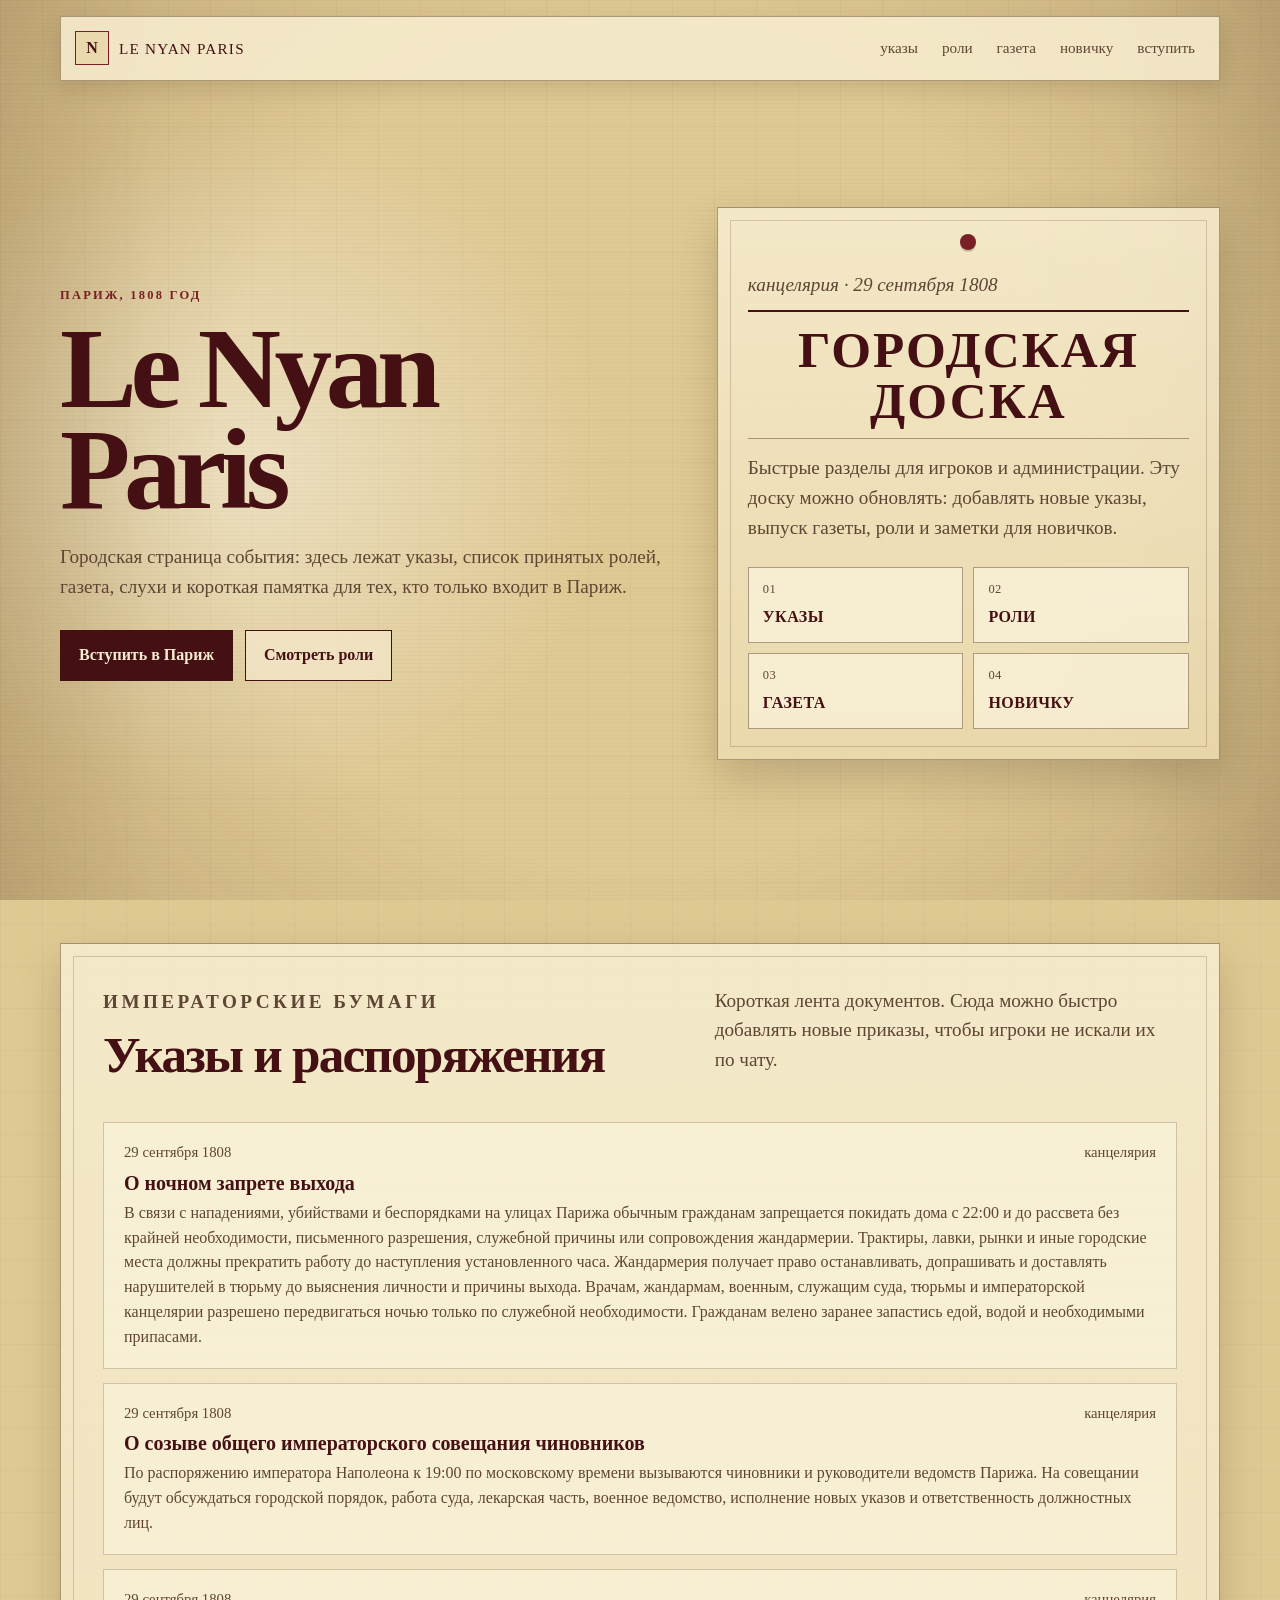
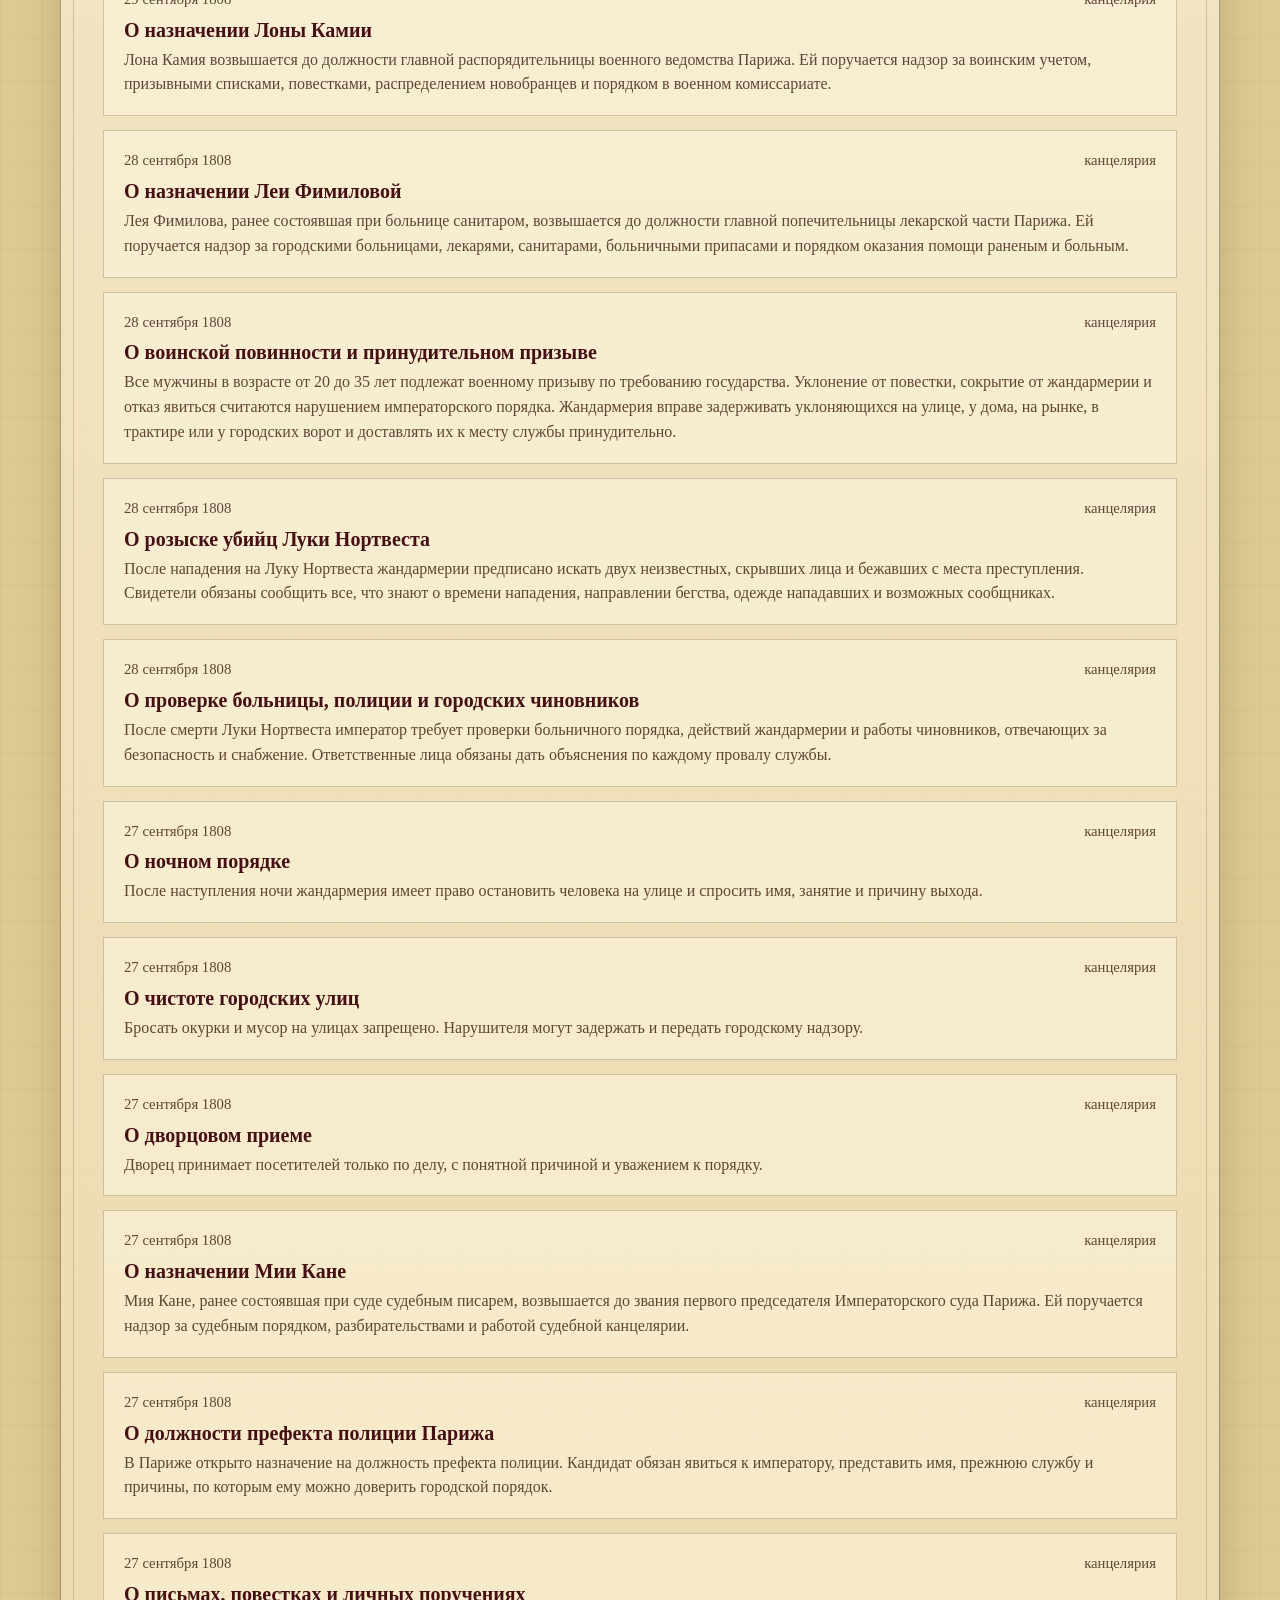
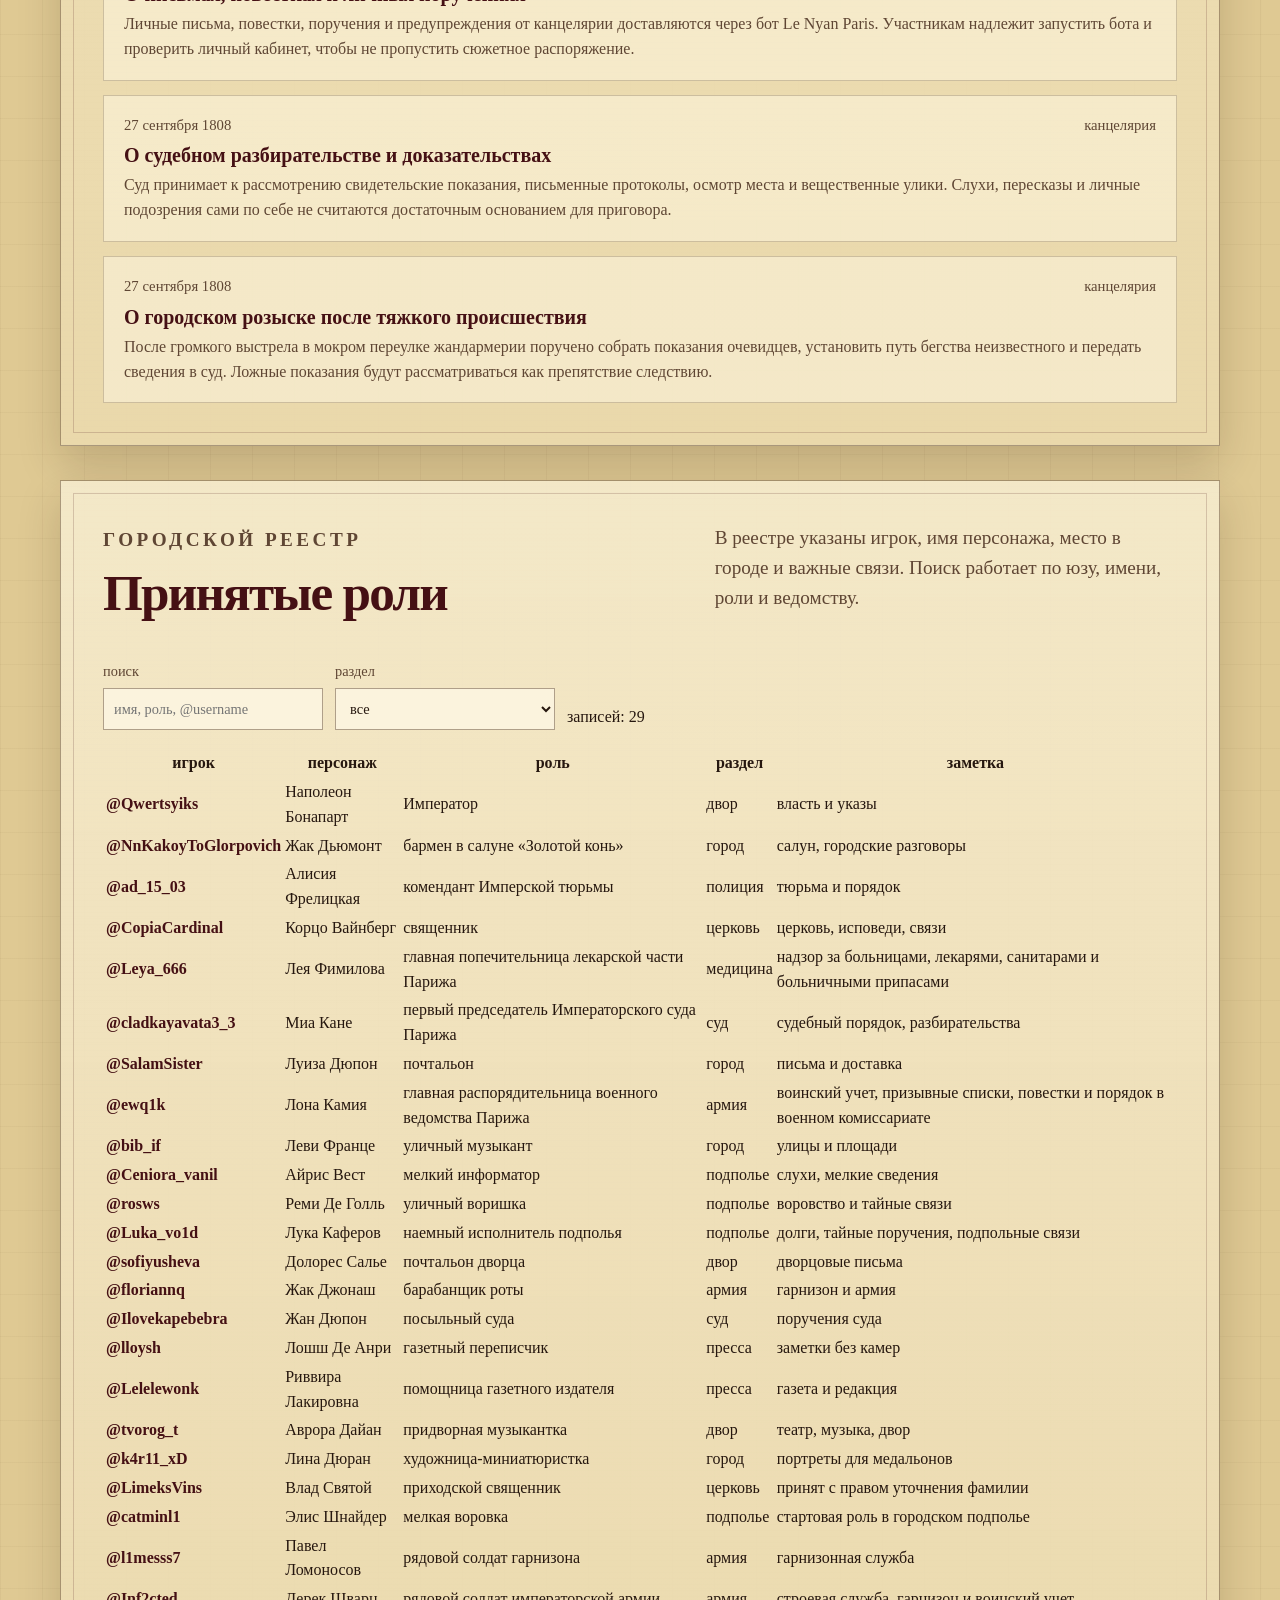
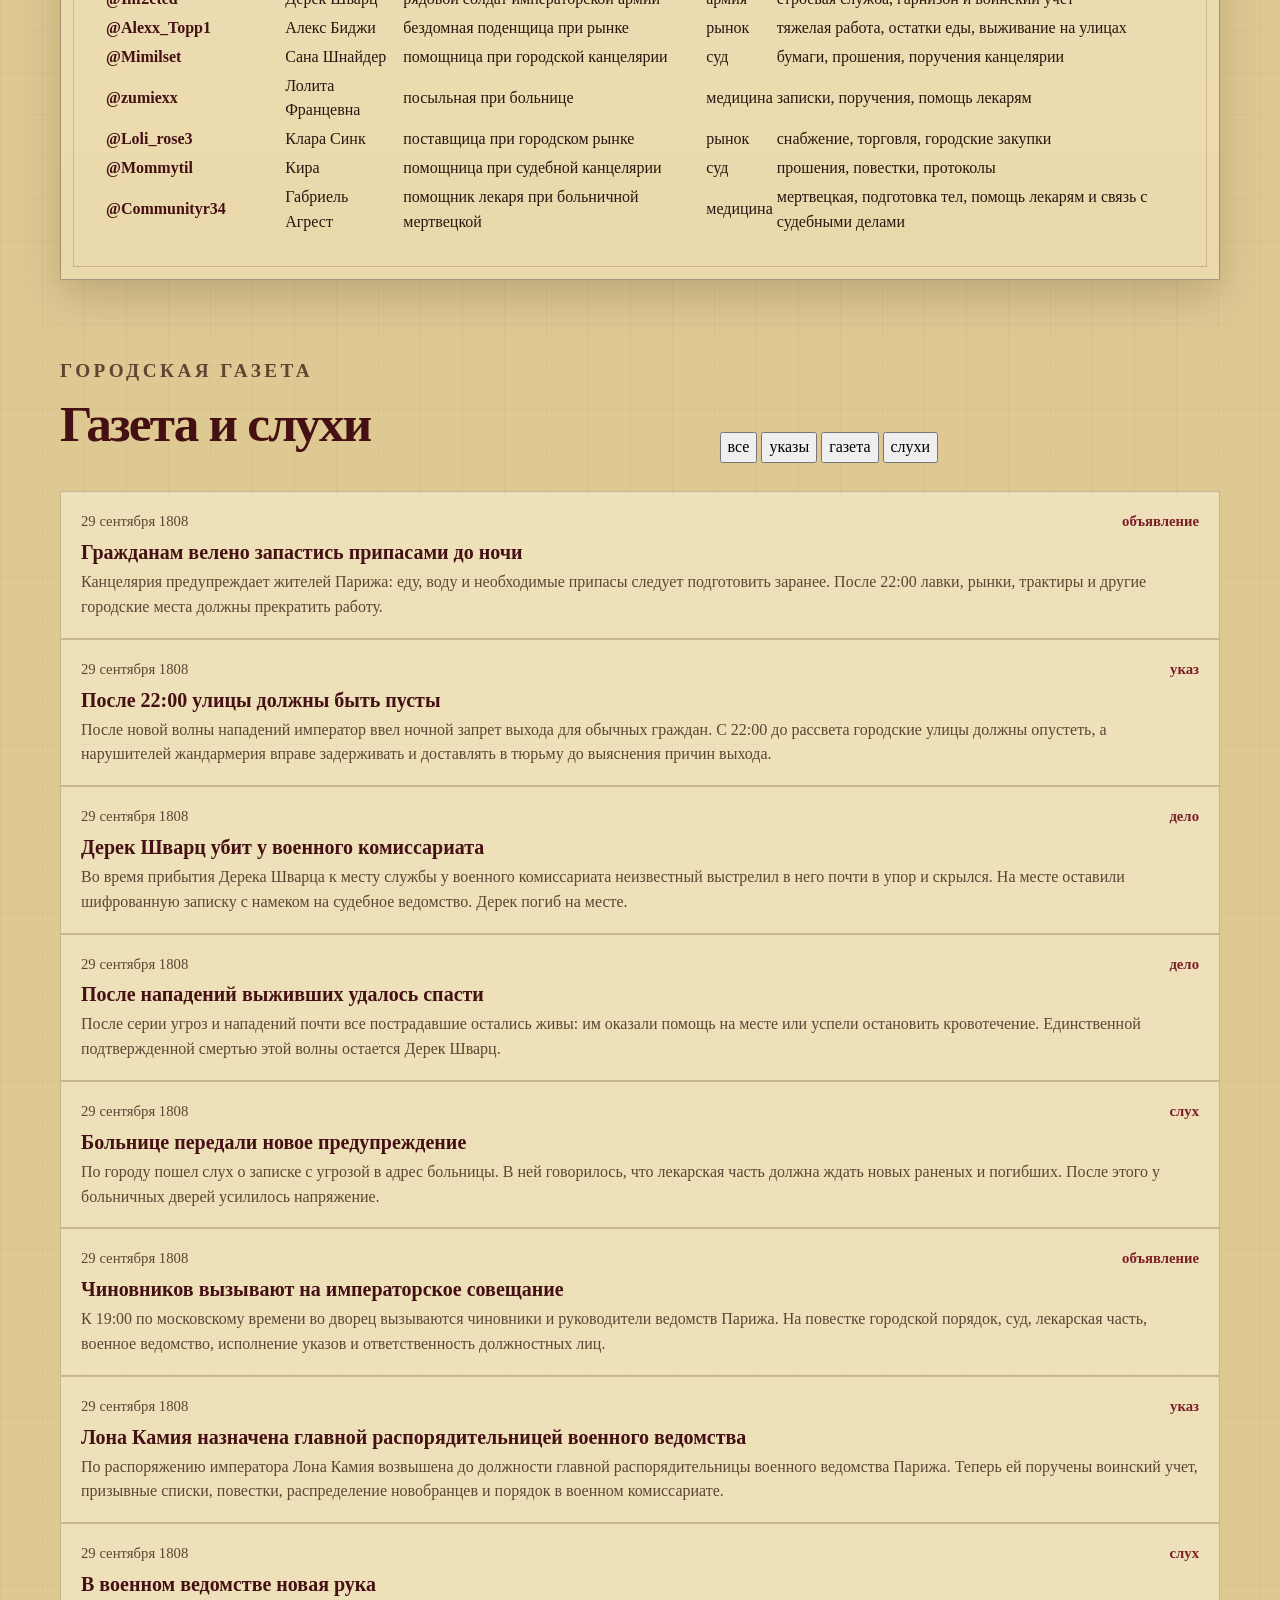
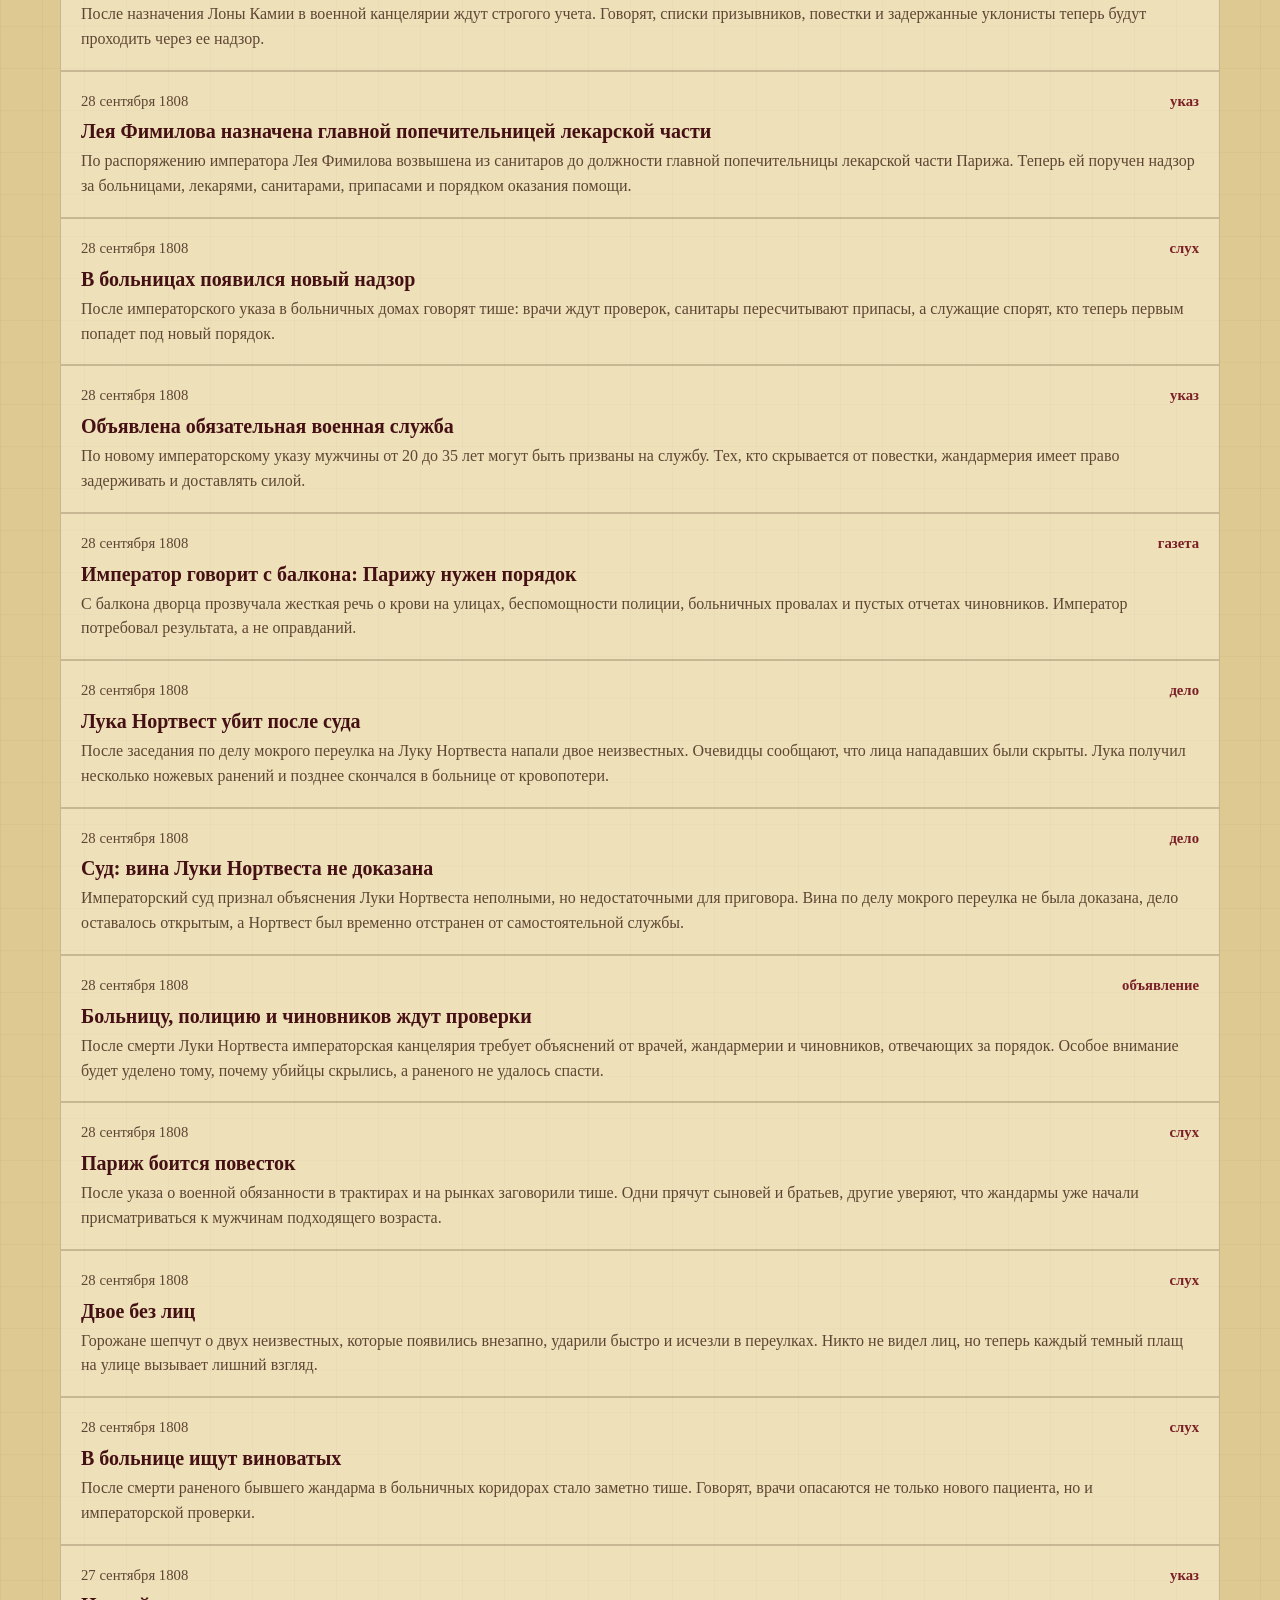
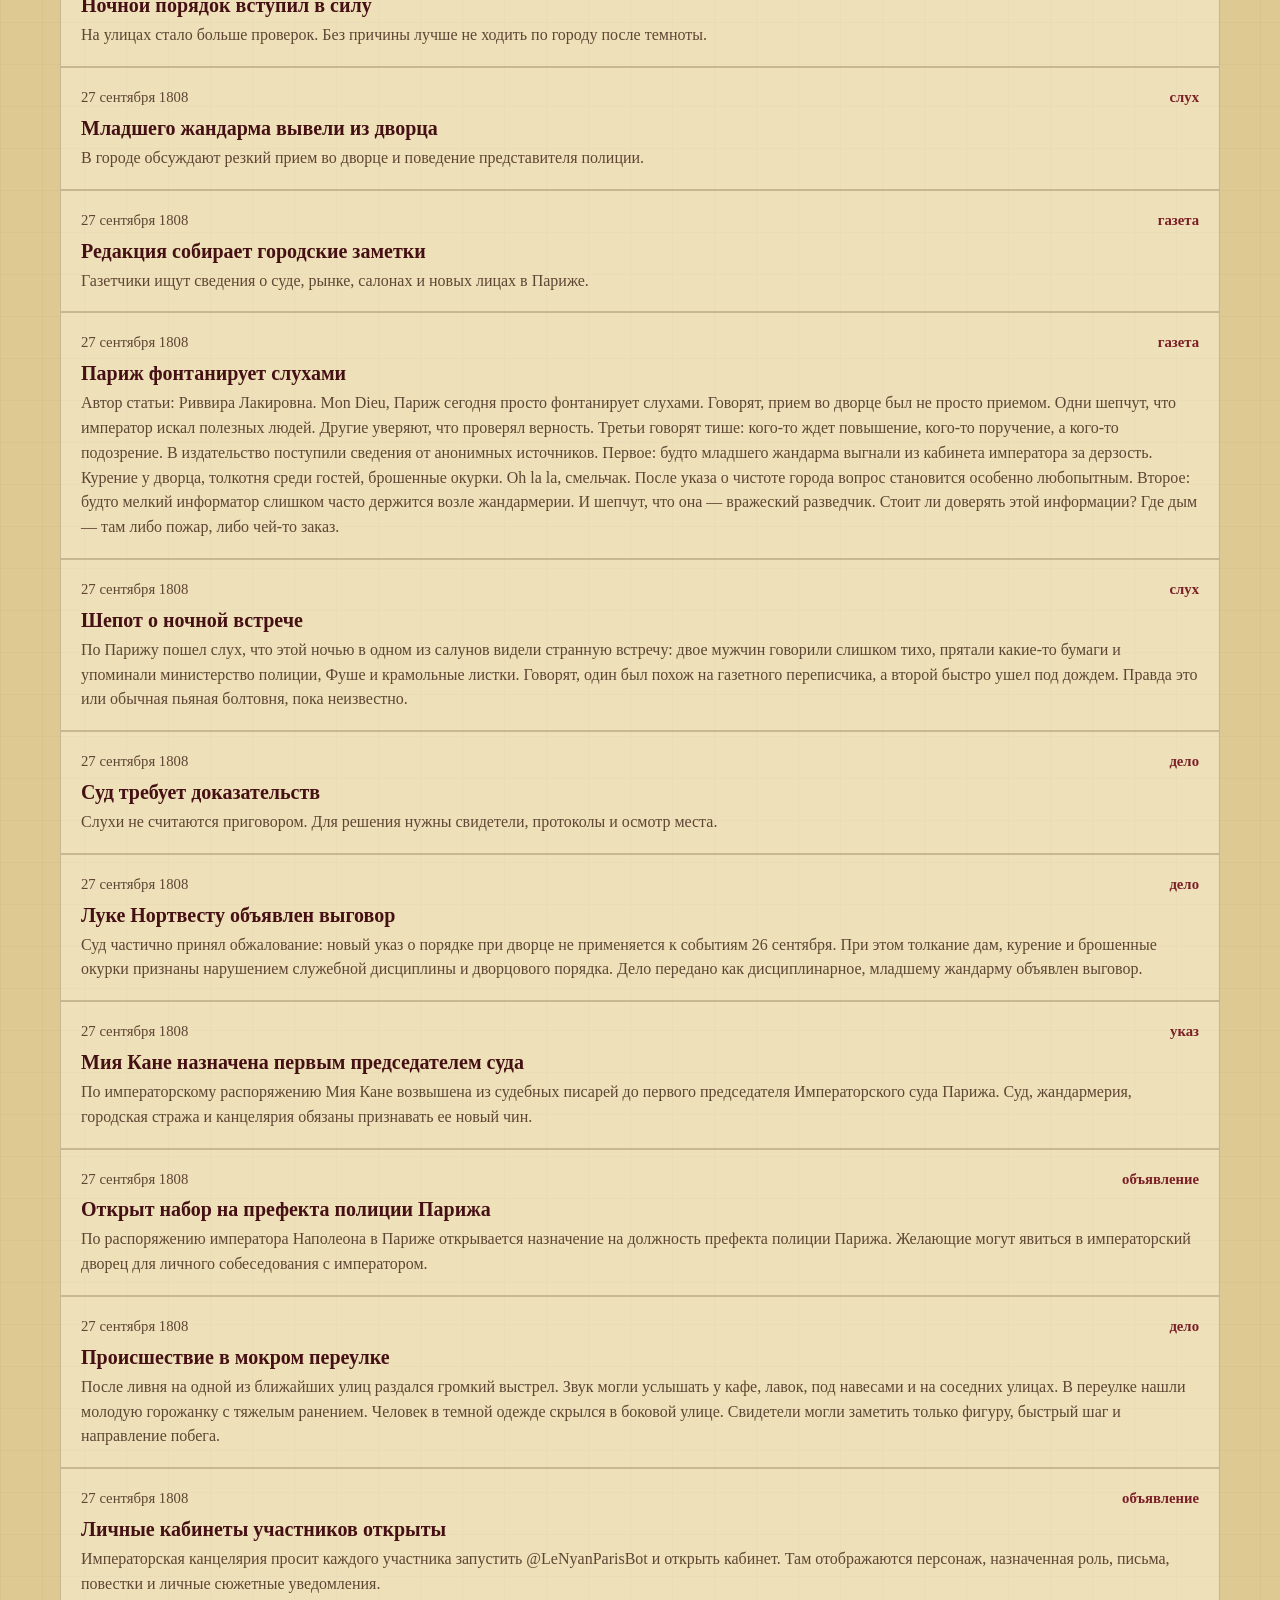
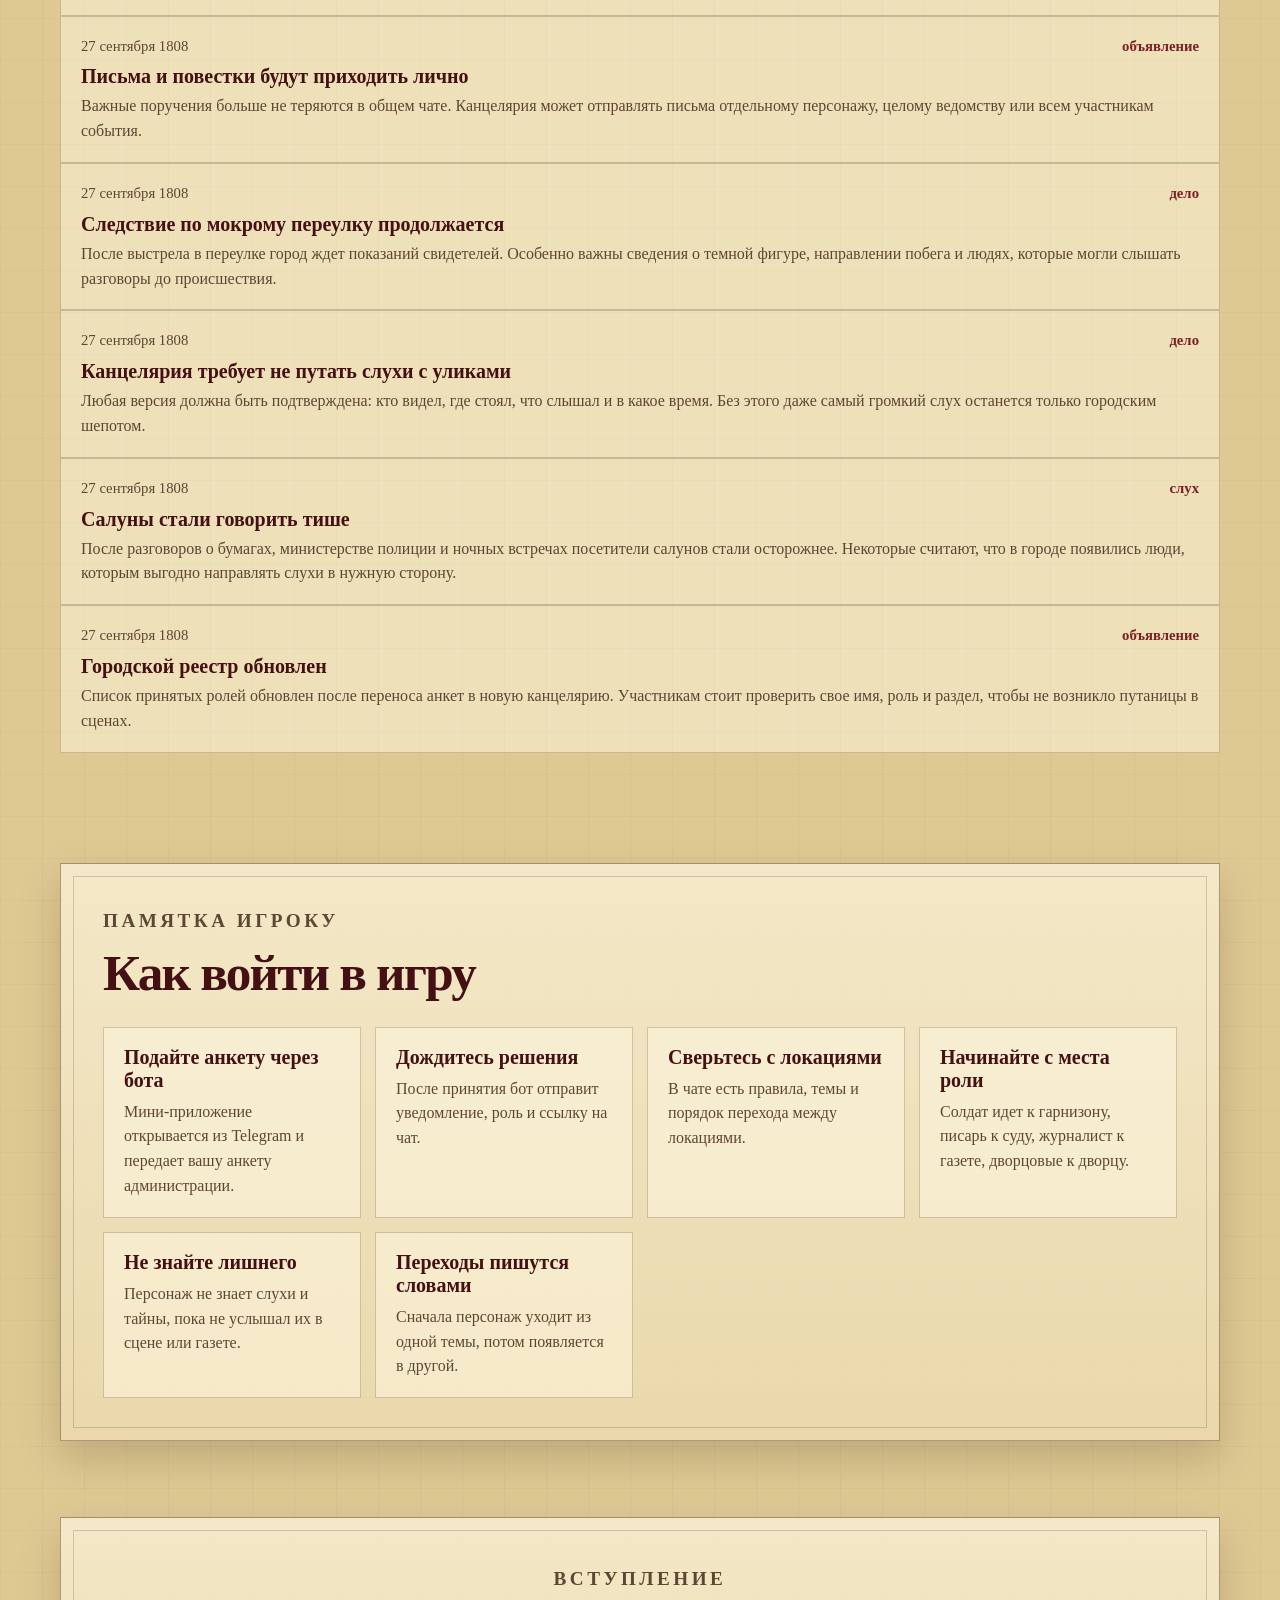
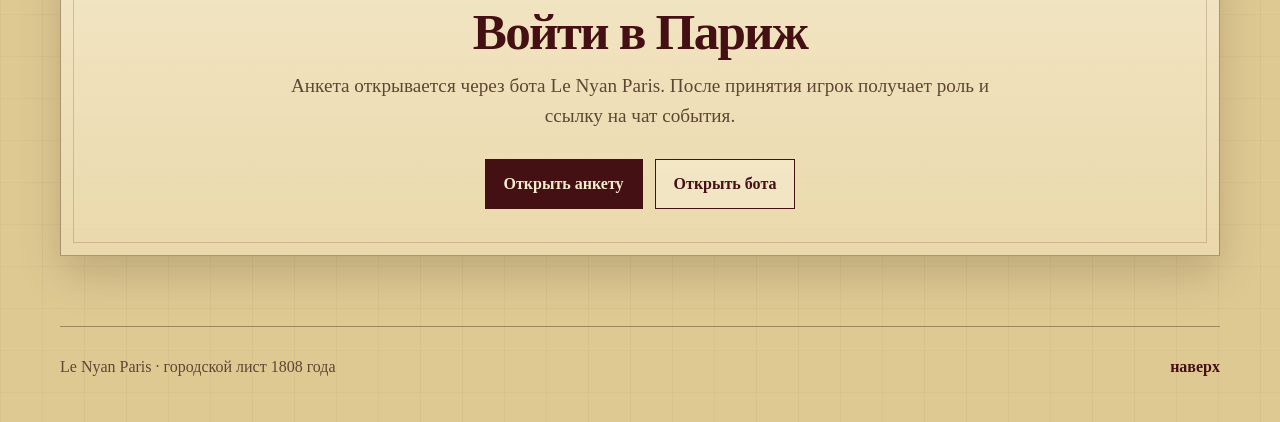
==== index.html @ 7beb73db "Load inactive exclusion city sheet patch" ====
<!doctype html>
<html lang="ru">
<head>
  <meta charset="utf-8" />
  <meta name="viewport" content="width=device-width, initial-scale=1" />
  <title>Le Nyan Paris</title>
  <meta name="description" content="Le Nyan Paris — городская страница события: указы, роли, газета, правила и вход в Париж 1808 года." />
  <meta name="theme-color" content="#ead9ad" />
  <meta property="og:title" content="Le Nyan Paris" />
  <meta property="og:description" content="Париж 1808 года: указы, роли, городская газета, правила и вход через @LeNyanParisBot." />
  <meta property="og:type" content="website" />
  <meta property="og:image" content="./assets/preview.svg" />
  <link rel="icon" href="./assets/favicon.svg" type="image/svg+xml" />
  <link rel="stylesheet" href="./styles.css?v=20260927-1" />
</head>
<body>
  <div class="page-shell">
    <header class="site-header" aria-label="верхняя навигация">
      <a class="brand" href="#top" aria-label="Le Nyan Paris">
        <span class="brand-mark">N</span>
        <span class="brand-text">Le Nyan Paris</span>
      </a>
      <nav class="nav" aria-label="разделы сайта">
        <a href="#decrees">указы</a>
        <a href="#registry">роли</a>
        <a href="#gazette">газета</a>
        <a href="#newcomer">новичку</a>
        <a href="#join">вступить</a>
      </nav>
    </header>

    <main id="top">
      <section class="hero section" aria-labelledby="hero-title">
        <div class="hero-copy reveal">
          <p class="eyebrow">Париж, 1808 год</p>
          <h1 id="hero-title">Le Nyan Paris</h1>
          <p class="hero-lead">Городская страница события: здесь лежат указы, список принятых ролей, газета, слухи и короткая памятка для тех, кто только входит в Париж.</p>
          <div class="hero-actions" aria-label="основные действия">
            <a class="button button-primary" href="https://t.me/LeNyanParisBot?startapp=paris" target="_blank" rel="noopener">Вступить в Париж</a>
            <a class="button button-ghost" href="#registry">Смотреть роли</a>
          </div>
        </div>

        <aside class="notice-board reveal" aria-label="главная доска">
          <div class="board-pin" aria-hidden="true"></div>
          <p class="notice-date">канцелярия · 29 сентября 1808</p>
          <h2>городская доска</h2>
          <p>Быстрые разделы для игроков и администрации. Эту доску можно обновлять: добавлять новые указы, выпуск газеты, роли и заметки для новичков.</p>
          <div class="quick-actions" aria-label="быстрые кнопки">
            <a href="#decrees" class="quick-button" data-scroll-target="decrees"><span>01</span>указы</a>
            <a href="#registry" class="quick-button" data-scroll-target="registry"><span>02</span>роли</a>
            <a href="#gazette" class="quick-button" data-scroll-target="gazette"><span>03</span>газета</a>
            <a href="#newcomer" class="quick-button" data-scroll-target="newcomer"><span>04</span>новичку</a>
          </div>
        </aside>
      </section>

      <section id="decrees" class="section paper-section reveal" aria-labelledby="decrees-title">
        <div class="section-heading split-heading">
          <div>
            <p class="eyebrow">императорские бумаги</p>
            <h2 id="decrees-title">Указы и распоряжения</h2>
          </div>
          <p>Короткая лента документов. Сюда можно быстро добавлять новые приказы, чтобы игроки не искали их по чату.</p>
        </div>
        <div class="doc-list" id="decree-list" aria-live="polite"></div>
      </section>

      <section id="registry" class="section registry-section reveal" aria-labelledby="registry-title">
        <div class="section-heading split-heading">
          <div>
            <p class="eyebrow">городской реестр</p>
            <h2 id="registry-title">Принятые роли</h2>
          </div>
          <p>В реестре указаны игрок, имя персонажа, место в городе и важные связи. Поиск работает по юзу, имени, роли и ведомству.</p>
        </div>

        <div class="registry-toolbar" aria-label="фильтр ролей">
          <label class="field">
            <span>поиск</span>
            <input id="role-search" type="search" placeholder="имя, роль, @username" />
          </label>
          <label class="field">
            <span>раздел</span>
            <select id="role-filter">
              <option value="all">все</option>
              <option value="двор">двор</option>
              <option value="город">город</option>
              <option value="суд">суд</option>
              <option value="полиция">полиция</option>
              <option value="армия">армия</option>
              <option value="пресса">пресса</option>
              <option value="медицина">медицина</option>
              <option value="церковь">церковь</option>
              <option value="подполье">подполье</option>
              <option value="рынок">рынок</option>
            </select>
          </label>
          <span id="role-count" class="counter">записей: 0</span>
        </div>

        <div class="table-wrap" role="region" aria-label="таблица принятых ролей" tabindex="0">
          <table>
            <thead>
              <tr>
                <th>игрок</th>
                <th>персонаж</th>
                <th>роль</th>
                <th>раздел</th>
                <th>заметка</th>
              </tr>
            </thead>
            <tbody id="role-table-body"></tbody>
          </table>
        </div>
      </section>

      <section id="gazette" class="section reveal" aria-labelledby="gazette-title">
        <div class="section-heading split-heading">
          <div>
            <p class="eyebrow">городская газета</p>
            <h2 id="gazette-title">Газета и слухи</h2>
          </div>
          <div class="filter-buttons" aria-label="фильтр газеты">
            <button type="button" class="is-active" data-news-filter="all">все</button>
            <button type="button" data-news-filter="указ">указы</button>
            <button type="button" data-news-filter="газета">газета</button>
            <button type="button" data-news-filter="слух">слухи</button>
          </div>
        </div>
        <div class="news-grid" id="news-list" aria-live="polite"></div>
      </section>

      <section id="newcomer" class="section newcomer-section reveal" aria-labelledby="newcomer-title">
        <div class="section-heading">
          <p class="eyebrow">памятка игроку</p>
          <h2 id="newcomer-title">Как войти в игру</h2>
        </div>
        <div class="newcomer-grid">
          <article>
            <h3>Подайте анкету через бота</h3>
            <p>Мини-приложение открывается из Telegram и передает вашу анкету администрации.</p>
          </article>
          <article>
            <h3>Дождитесь решения</h3>
            <p>После принятия бот отправит уведомление, роль и ссылку на чат.</p>
          </article>
          <article>
            <h3>Сверьтесь с локациями</h3>
            <p>В чате есть правила, темы и порядок перехода между локациями.</p>
          </article>
          <article>
            <h3>Начинайте с места роли</h3>
            <p>Солдат идет к гарнизону, писарь к суду, журналист к газете, дворцовые к дворцу.</p>
          </article>
          <article>
            <h3>Не знайте лишнего</h3>
            <p>Персонаж не знает слухи и тайны, пока не услышал их в сцене или газете.</p>
          </article>
          <article>
            <h3>Переходы пишутся словами</h3>
            <p>Сначала персонаж уходит из одной темы, потом появляется в другой.</p>
          </article>
        </div>
      </section>

      <section id="join" class="section join-section reveal" aria-labelledby="join-title">
        <div class="join-card">
          <p class="eyebrow">вступление</p>
          <h2 id="join-title">Войти в Париж</h2>
          <p>Анкета открывается через бота Le Nyan Paris. После принятия игрок получает роль и ссылку на чат события.</p>
          <div class="hero-actions centered">
            <a class="button button-primary" href="https://t.me/LeNyanParisBot?startapp=paris" target="_blank" rel="noopener">Открыть анкету</a>
            <a class="button button-ghost" href="https://t.me/LeNyanParisBot" target="_blank" rel="noopener">Открыть бота</a>
          </div>
        </div>
      </section>
    </main>

    <footer class="site-footer">
      <p>Le Nyan Paris · городской лист 1808 года</p>
      <a href="#top">наверх</a>
    </footer>
  </div>

  <script src="./script.js?v=20260927-12"></script>
  <script src="./registry_patch.js?v=20260929-3"></script>
  <script src="./registry_sync.js?v=20260928-2"></script>
  <script src="./name_patch.js?v=20260929-3"></script>
  <script src="./marriage_patch.js?v=20260929-1"></script>
  <script src="./inactive_exclusions_patch.js?v=20261001-1"></script>
</body>
</html>
---- styles.css ----
:root {
  --paper: #ead9ad;
  --paper-light: #f6eccf;
  --paper-dark: #c5ab72;
  --ink: #26170f;
  --ink-soft: #5f4634;
  --red: #7a1f26;
  --red-dark: #451014;
  --blue: #263c5f;
  --line: rgba(77, 51, 28, 0.24);
  --line-strong: rgba(77, 51, 28, 0.44);
  --shadow: 0 18px 40px rgba(42, 26, 12, 0.18);
  --radius: 8px;
  --max: 1160px;
}

* {
  box-sizing: border-box;
}

html {
  scroll-behavior: smooth;
}

body {
  margin: 0;
  min-height: 100vh;
  color: var(--ink);
  background:
    radial-gradient(circle at 20% 4%, rgba(255, 255, 255, 0.42), transparent 22rem),
    linear-gradient(90deg, rgba(90, 61, 29, 0.05) 1px, transparent 1px),
    linear-gradient(rgba(90, 61, 29, 0.04) 1px, transparent 1px),
    #dfc993;
  background-size: auto, 42px 42px, 42px 42px, auto;
  font-family: Georgia, "Times New Roman", serif;
  line-height: 1.55;
}

body::before {
  content: "";
  position: fixed;
  inset: 0;
  pointer-events: none;
  background:
    linear-gradient(90deg, rgba(88, 56, 24, 0.1), transparent 12%, transparent 88%, rgba(88, 56, 24, 0.12)),
    radial-gradient(circle at center, transparent 54%, rgba(78, 46, 18, 0.18));
}

body::after {
  content: "";
  position: fixed;
  inset: 0;
  pointer-events: none;
  opacity: 0.25;
  background-image:
    repeating-linear-gradient(0deg, rgba(56, 38, 20, 0.08), rgba(56, 38, 20, 0.08) 1px, transparent 1px, transparent 4px);
  mix-blend-mode: multiply;
}

a {
  color: inherit;
  text-decoration: none;
}

p,
h1,
h2,
h3 {
  margin-top: 0;
}

button,
input,
select {
  font: inherit;
}

.page-shell {
  position: relative;
  z-index: 1;
}

.site-header {
  width: min(calc(100% - 28px), var(--max));
  margin: 16px auto 0;
  padding: 11px 14px;
  display: flex;
  align-items: center;
  justify-content: space-between;
  gap: 18px;
  border: 1px solid var(--line-strong);
  background: rgba(246, 236, 207, 0.88);
  position: sticky;
  top: 12px;
  z-index: 20;
  box-shadow: 0 8px 22px rgba(70, 42, 16, 0.14);
}

.brand {
  display: inline-flex;
  align-items: center;
  gap: 10px;
  min-width: max-content;
  color: var(--red-dark);
}

.brand-mark {
  width: 34px;
  height: 34px;
  display: grid;
  place-items: center;
  border: 1px solid var(--red);
  color: var(--red-dark);
  background: var(--paper);
  font-weight: 700;
}

.brand-text {
  letter-spacing: 0.08em;
  text-transform: uppercase;
  font-size: 0.95rem;
}

.nav {
  display: flex;
  align-items: center;
  gap: 4px;
  color: var(--ink-soft);
  font-size: 0.95rem;
}

.nav a {
  padding: 8px 10px;
  border-bottom: 1px solid transparent;
}

.nav a:hover,
.nav a:focus-visible {
  color: var(--red-dark);
  border-bottom-color: var(--red);
  outline: none;
}

.section {
  width: min(calc(100% - 28px), var(--max));
  margin: 0 auto;
  padding: 76px 0;
}

.hero {
  min-height: calc(100vh - 72px);
  display: grid;
  grid-template-columns: minmax(0, 0.95fr) minmax(320px, 0.78fr);
  align-items: center;
  gap: 44px;
  padding-top: 54px;
}

.eyebrow {
  margin-bottom: 12px;
  color: var(--red);
  font-size: 0.78rem;
  font-weight: 700;
  letter-spacing: 0.18em;
  text-transform: uppercase;
}

h1 {
  margin-bottom: 22px;
  color: var(--red-dark);
  font-size: clamp(3.6rem, 9vw, 8.4rem);
  line-height: 0.88;
  letter-spacing: -0.055em;
  font-weight: 700;
}

h2 {
  margin-bottom: 14px;
  color: var(--red-dark);
  font-size: clamp(2rem, 4vw, 3.6rem);
  line-height: 1;
  letter-spacing: -0.035em;
}

h3 {
  margin-bottom: 8px;
  color: var(--red-dark);
  font-size: 1.25rem;
  line-height: 1.15;
}

.hero-lead,
.section-heading p,
.notice-board p,
.join-card p {
  color: var(--ink-soft);
  font-size: clamp(1.04rem, 1.5vw, 1.24rem);
  max-width: 720px;
}

.hero-actions {
  margin-top: 28px;
  display: flex;
  flex-wrap: wrap;
  gap: 12px;
}

.hero-actions.centered {
  justify-content: center;
}

.button,
.quick-button,
.chip {
  cursor: pointer;
}

.button {
  display: inline-flex;
  align-items: center;
  justify-content: center;
  min-height: 45px;
  padding: 12px 18px;
  border: 1px solid var(--red-dark);
  font-weight: 700;
  transition: transform 0.16s ease, background 0.16s ease;
}

.button:hover,
.button:focus-visible {
  transform: translateY(-1px);
  outline: none;
}

.button-primary {
  color: var(--paper-light);
  background: var(--red-dark);
}

.button-ghost {
  color: var(--red-dark);
  background: rgba(246, 236, 207, 0.65);
}

.notice-board,
.paper-section,
.registry-section,
.gazette-section,
.newcomer-section,
.join-card {
  border: 1px solid var(--line-strong);
  background:
    linear-gradient(rgba(246, 236, 207, 0.88), rgba(235, 218, 174, 0.9)),
    repeating-linear-gradient(0deg, rgba(75, 48, 22, 0.045), rgba(75, 48, 22, 0.045) 1px, transparent 1px, transparent 6px);
  box-shadow: var(--shadow);
}

.notice-board {
  position: relative;
  padding: 34px 30px 30px;
  transform: rotate(0.35deg);
}

.notice-board::before,
.paper-section::before,
.registry-section::before,
.gazette-section::before,
.newcomer-section::before,
.join-card::before {
  content: "";
  position: absolute;
  inset: 12px;
  border: 1px solid rgba(69, 16, 20, 0.18);
  pointer-events: none;
}

.notice-board,
.paper-section,
.registry-section,
.gazette-section,
.newcomer-section,
.join-card {
  position: relative;
}

.board-pin {
  width: 16px;
  height: 16px;
  margin: -8px auto 20px;
  border-radius: 50%;
  background: var(--red);
  box-shadow: 0 2px 0 rgba(0, 0, 0, 0.18);
}

.notice-date {
  margin-bottom: 10px;
  color: var(--ink-soft);
  font-style: italic;
}

.notice-board h2 {
  border-top: 2px solid var(--red-dark);
  border-bottom: 1px solid var(--line-strong);
  padding: 12px 0;
  text-align: center;
  text-transform: uppercase;
  letter-spacing: 0.04em;
}

.quick-actions {
  margin-top: 24px;
  display: grid;
  grid-template-columns: 1fr 1fr;
  gap: 10px;
}

.quick-button {
  min-height: 70px;
  padding: 12px 14px;
  display: flex;
  flex-direction: column;
  justify-content: center;
  gap: 6px;
  border: 1px solid var(--line-strong);
  background: rgba(255, 250, 232, 0.56);
  color: var(--red-dark);
  font-weight: 700;
  text-transform: uppercase;
  letter-spacing: 0.03em;
}

.quick-button span {
  color: var(--ink-soft);
  font-size: 0.78rem;
  font-weight: 400;
}

.section-heading {
  margin-bottom: 28px;
}

.split-heading {
  display: grid;
  grid-template-columns: minmax(0, 0.78fr) minmax(260px, 0.62fr);
  gap: 30px;
  align-items: end;
}

.paper-section,
.registry-section,
.gazette-section,
.newcomer-section {
  padding: 42px;
  margin-top: 34px;
}

.doc-list,
.news-list {
  display: grid;
  gap: 14px;
}

.doc-item,
.news-item,
.newcomer-grid article {
  border: 1px solid var(--line);
  background: rgba(255, 250, 232, 0.46);
  padding: 18px 20px;
}

.doc-item header,
.news-item header {
  display: flex;
  justify-content: space-between;
  gap: 16px;
  margin-bottom: 8px;
  color: var(--ink-soft);
  font-size: 0.92rem;
}

.doc-item h3,
.news-item h3 {
  margin-bottom: 6px;
}

.doc-item p,
.news-item p,
.newcomer-grid p {
  margin-bottom: 0;
  color: var(--ink-soft);
}

.registry-toolbar,
.gazette-toolbar {
  display: flex;
  flex-wrap: wrap;
  gap: 12px;
  margin-bottom: 18px;
  align-items: end;
}

.field {
  display: grid;
  gap: 6px;
  color: var(--ink-soft);
  font-size: 0.9rem;
}

.field input,
.field select {
  min-height: 42px;
  min-width: 220px;
  border: 1px solid var(--line-strong);
  background: rgba(255, 250, 232, 0.7);
  color: var(--ink);
  padding: 8px 10px;
}

.field input:focus,
.field select:focus {
  outline: 2px solid rgba(122, 31, 38, 0.2);
}

.registry-count {
  margin-bottom: 10px;
  color: var(--ink-soft);
  font-style: italic;
}

.role-table-wrap {
  overflow-x: auto;
  border: 1px solid var(--line-strong);
  background: rgba(255, 250, 232, 0.42);
}

.role-table {
  width: 100%;
  border-collapse: collapse;
  min-width: 820px;
}

.role-table th,
.role-table td {
  padding: 13px 14px;
  border-bottom: 1px solid var(--line);
  text-align: left;
  vertical-align: top;
}

.role-table th {
  color: var(--red-dark);
  background: rgba(122, 31, 38, 0.08);
  text-transform: uppercase;
  letter-spacing: 0.06em;
  font-size: 0.78rem;
}

.role-table td {
  color: var(--ink-soft);
}

.role-table tr:last-child td {
  border-bottom: 0;
}

.user-tag {
  display: inline-block;
  color: var(--red-dark);
  font-weight: 700;
}

.chip {
  border: 1px solid var(--line-strong);
  background: rgba(255, 250, 232, 0.55);
  color: var(--ink-soft);
  padding: 9px 12px;
}

.chip.is-active {
  color: var(--paper-light);
  background: var(--red-dark);
  border-color: var(--red-dark);
}

.news-meta {
  color: var(--red);
  font-weight: 700;
}

.newcomer-grid {
  display: grid;
  grid-template-columns: repeat(4, 1fr);
  gap: 14px;
}

.join-section {
  padding-bottom: 70px;
}

.join-card {
  padding: 46px 36px;
  text-align: center;
}

.join-card p {
  margin-inline: auto;
}

.site-footer {
  width: min(calc(100% - 28px), var(--max));
  margin: 0 auto;
  padding: 28px 0 42px;
  display: flex;
  justify-content: space-between;
  gap: 16px;
  border-top: 1px solid var(--line-strong);
  color: var(--ink-soft);
}

.site-footer p {
  margin: 0;
}

.site-footer a {
  color: var(--red-dark);
  font-weight: 700;
}

.reveal {
  opacity: 0;
  transform: translateY(14px);
  transition: opacity 0.55s ease, transform 0.55s ease;
}

.reveal.is-visible {
  opacity: 1;
  transform: translateY(0);
}

@media (max-width: 980px) {
  .hero,
  .split-heading {
    grid-template-columns: 1fr;
  }

  .newcomer-grid {
    grid-template-columns: repeat(2, 1fr);
  }
}

@media (max-width: 720px) {
  .site-header {
    align-items: flex-start;
    flex-direction: column;
  }

  .nav {
    width: 100%;
    overflow-x: auto;
    padding-bottom: 2px;
  }

  .section {
    width: min(calc(100% - 20px), var(--max));
    padding: 52px 0;
  }

  .hero {
    min-height: auto;
    padding-top: 46px;
    gap: 30px;
  }

  .paper-section,
  .registry-section,
  .gazette-section,
  .newcomer-section,
  .join-card,
  .notice-board {
    padding: 28px 18px;
  }

  .quick-actions,
  .newcomer-grid {
    grid-template-columns: 1fr;
  }

  .field,
  .field input,
  .field select {
    width: 100%;
    min-width: 0;
  }

  .site-footer {
    flex-direction: column;
  }
}

@media (prefers-reduced-motion: reduce) {
  *,
  *::before,
  *::after {
    scroll-behavior: auto !important;
    transition-duration: 0.001ms !important;
    animation-duration: 0.001ms !important;
  }
}
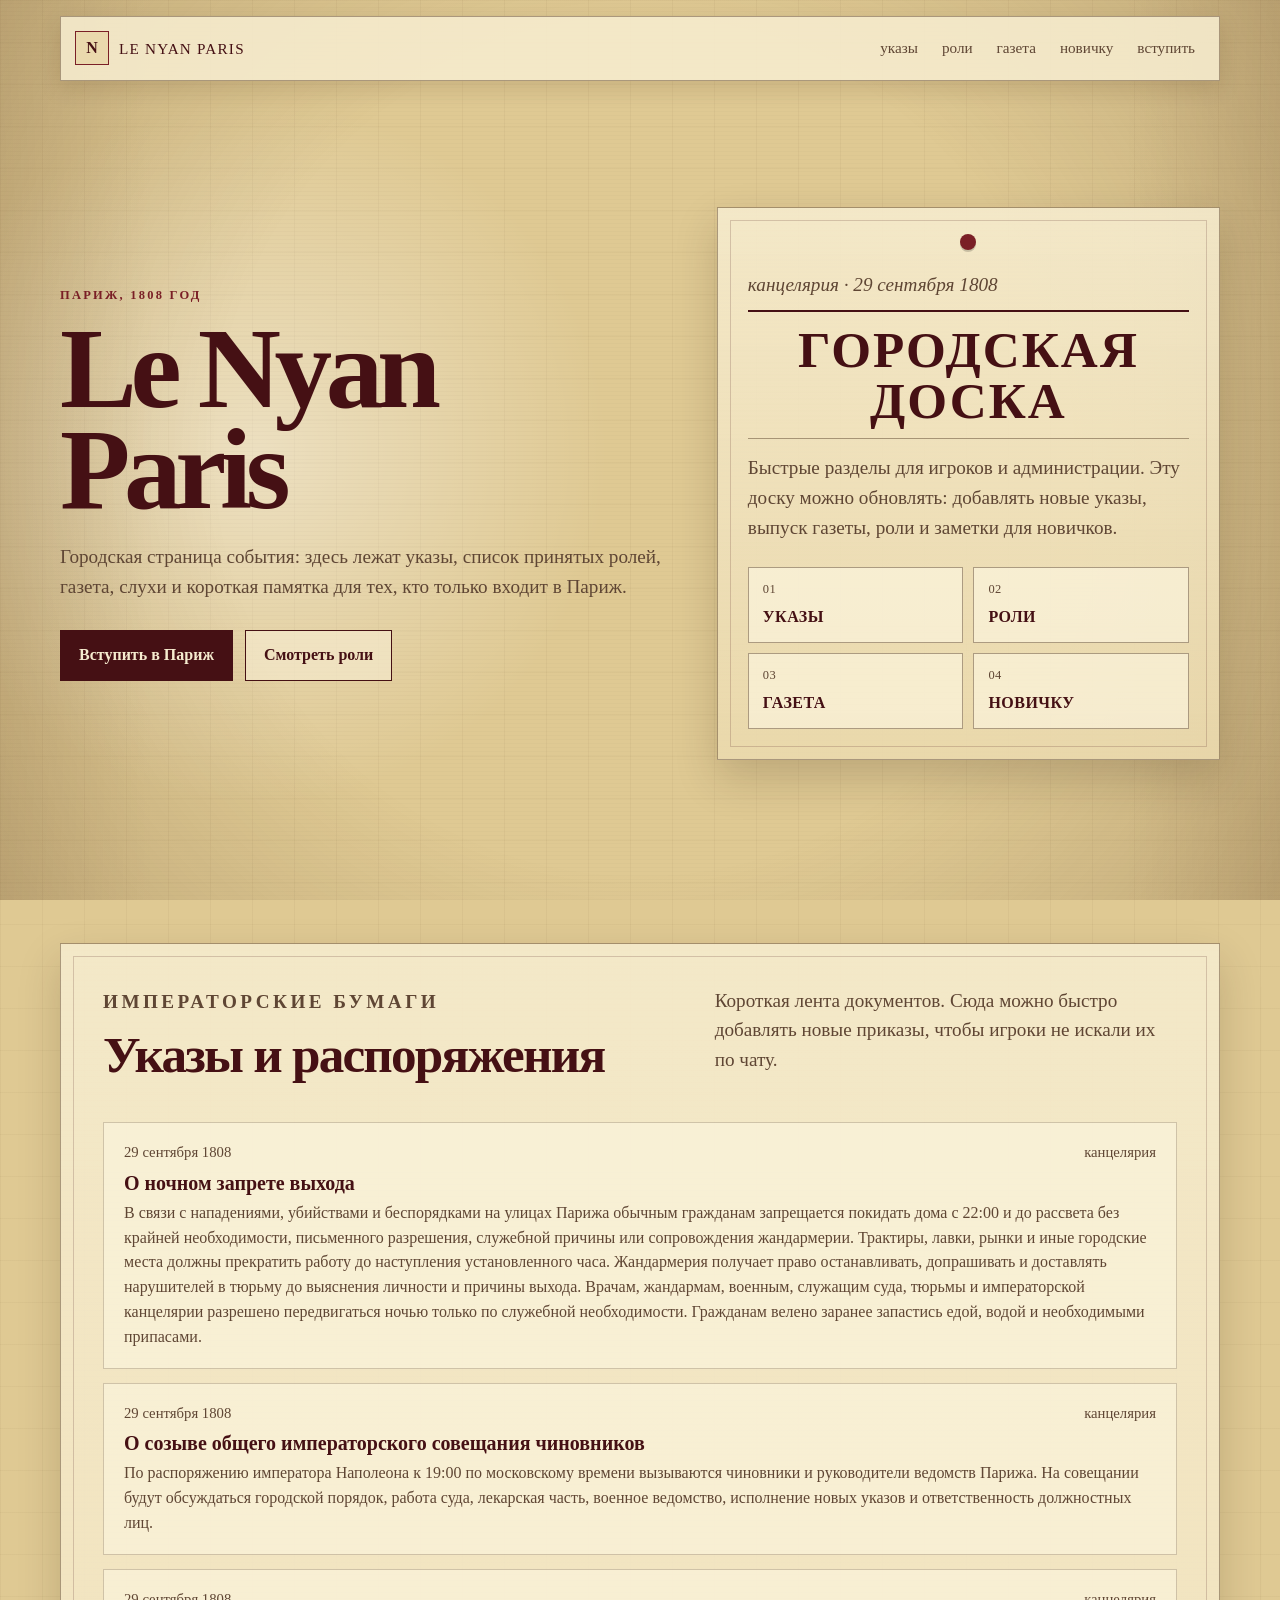
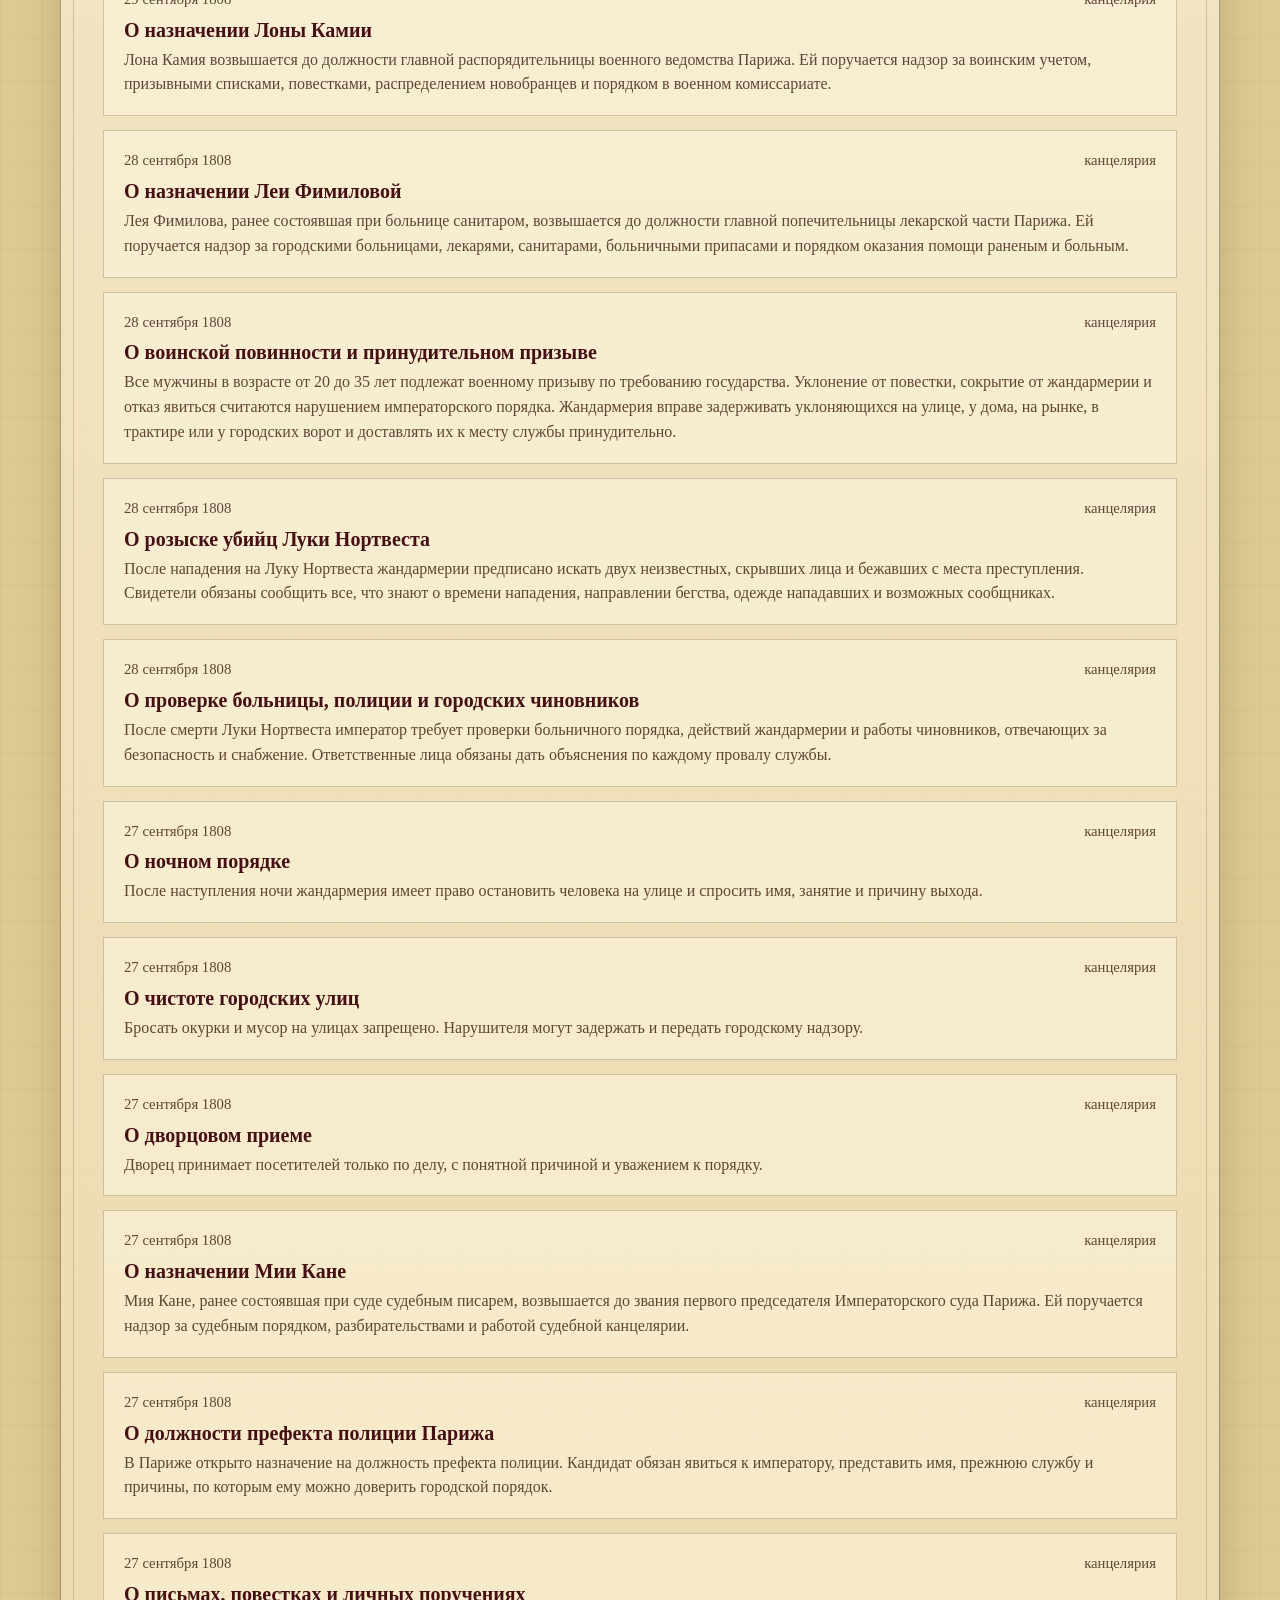
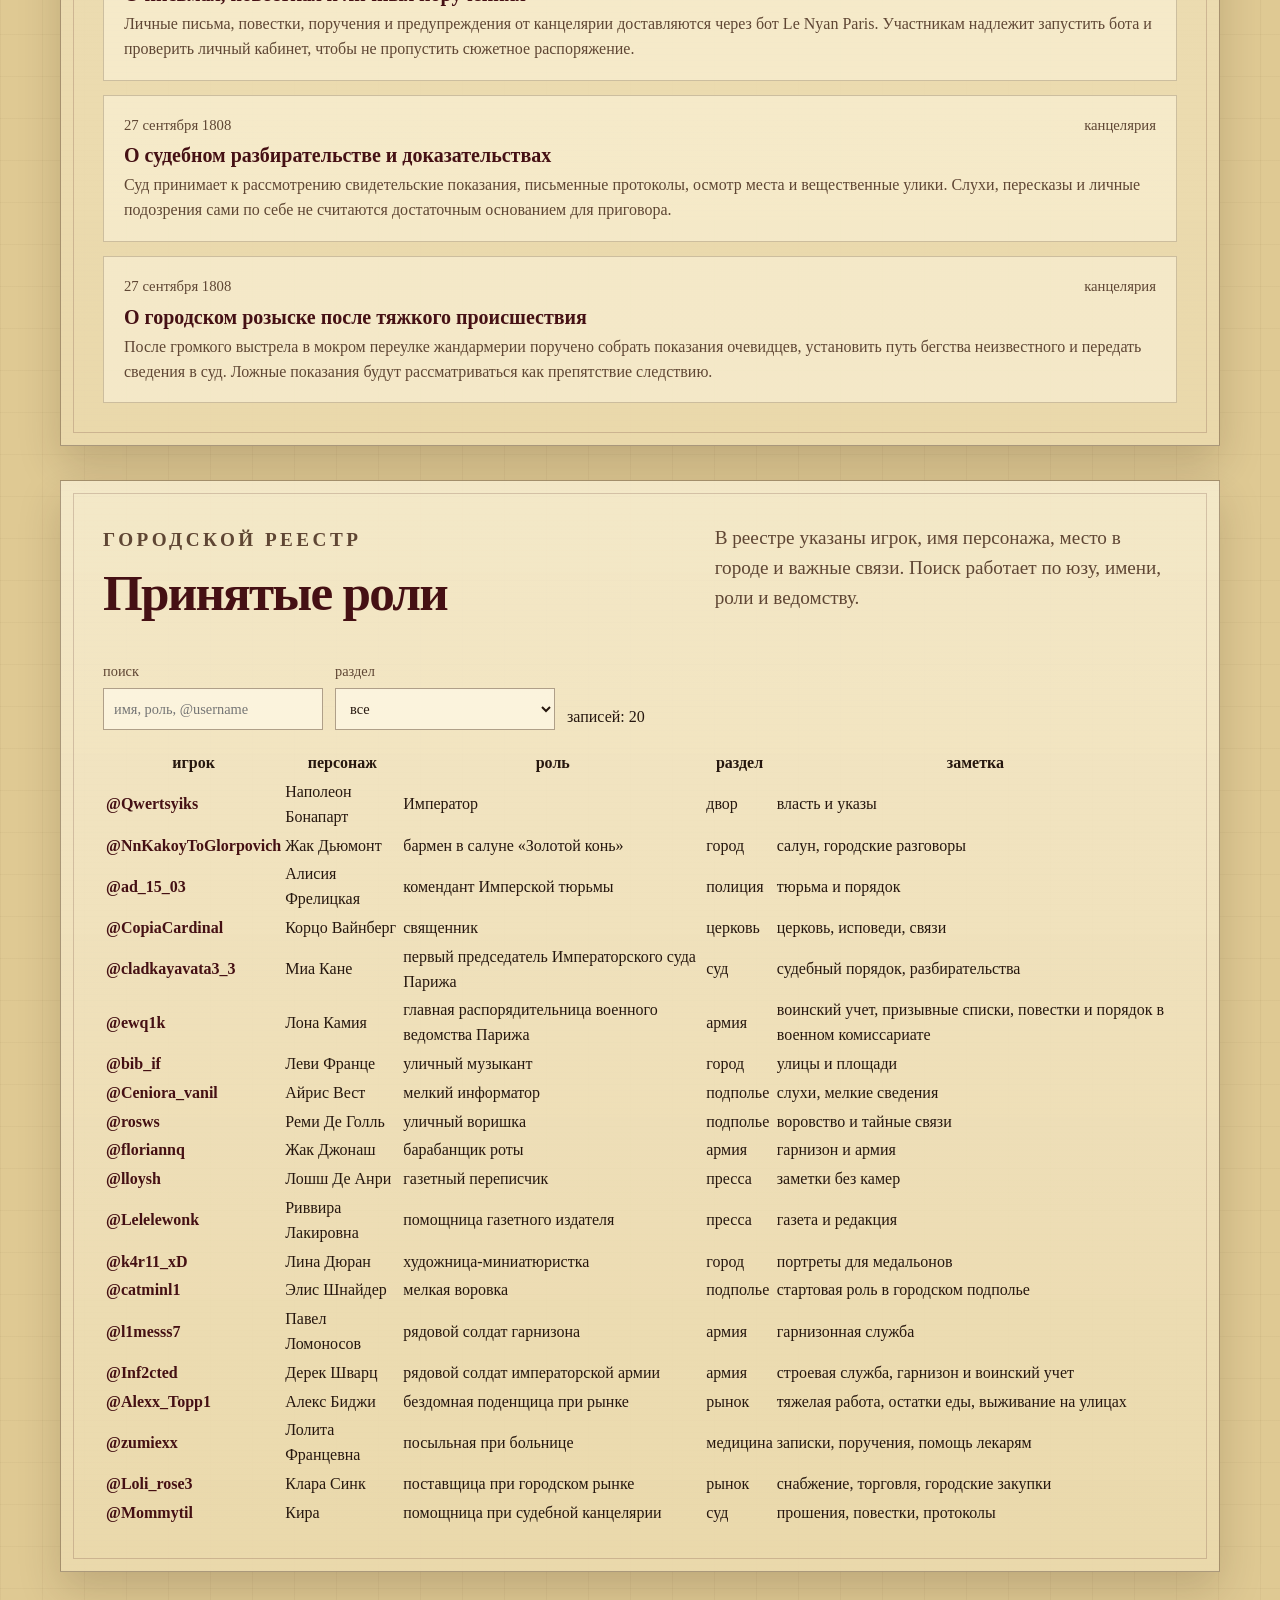
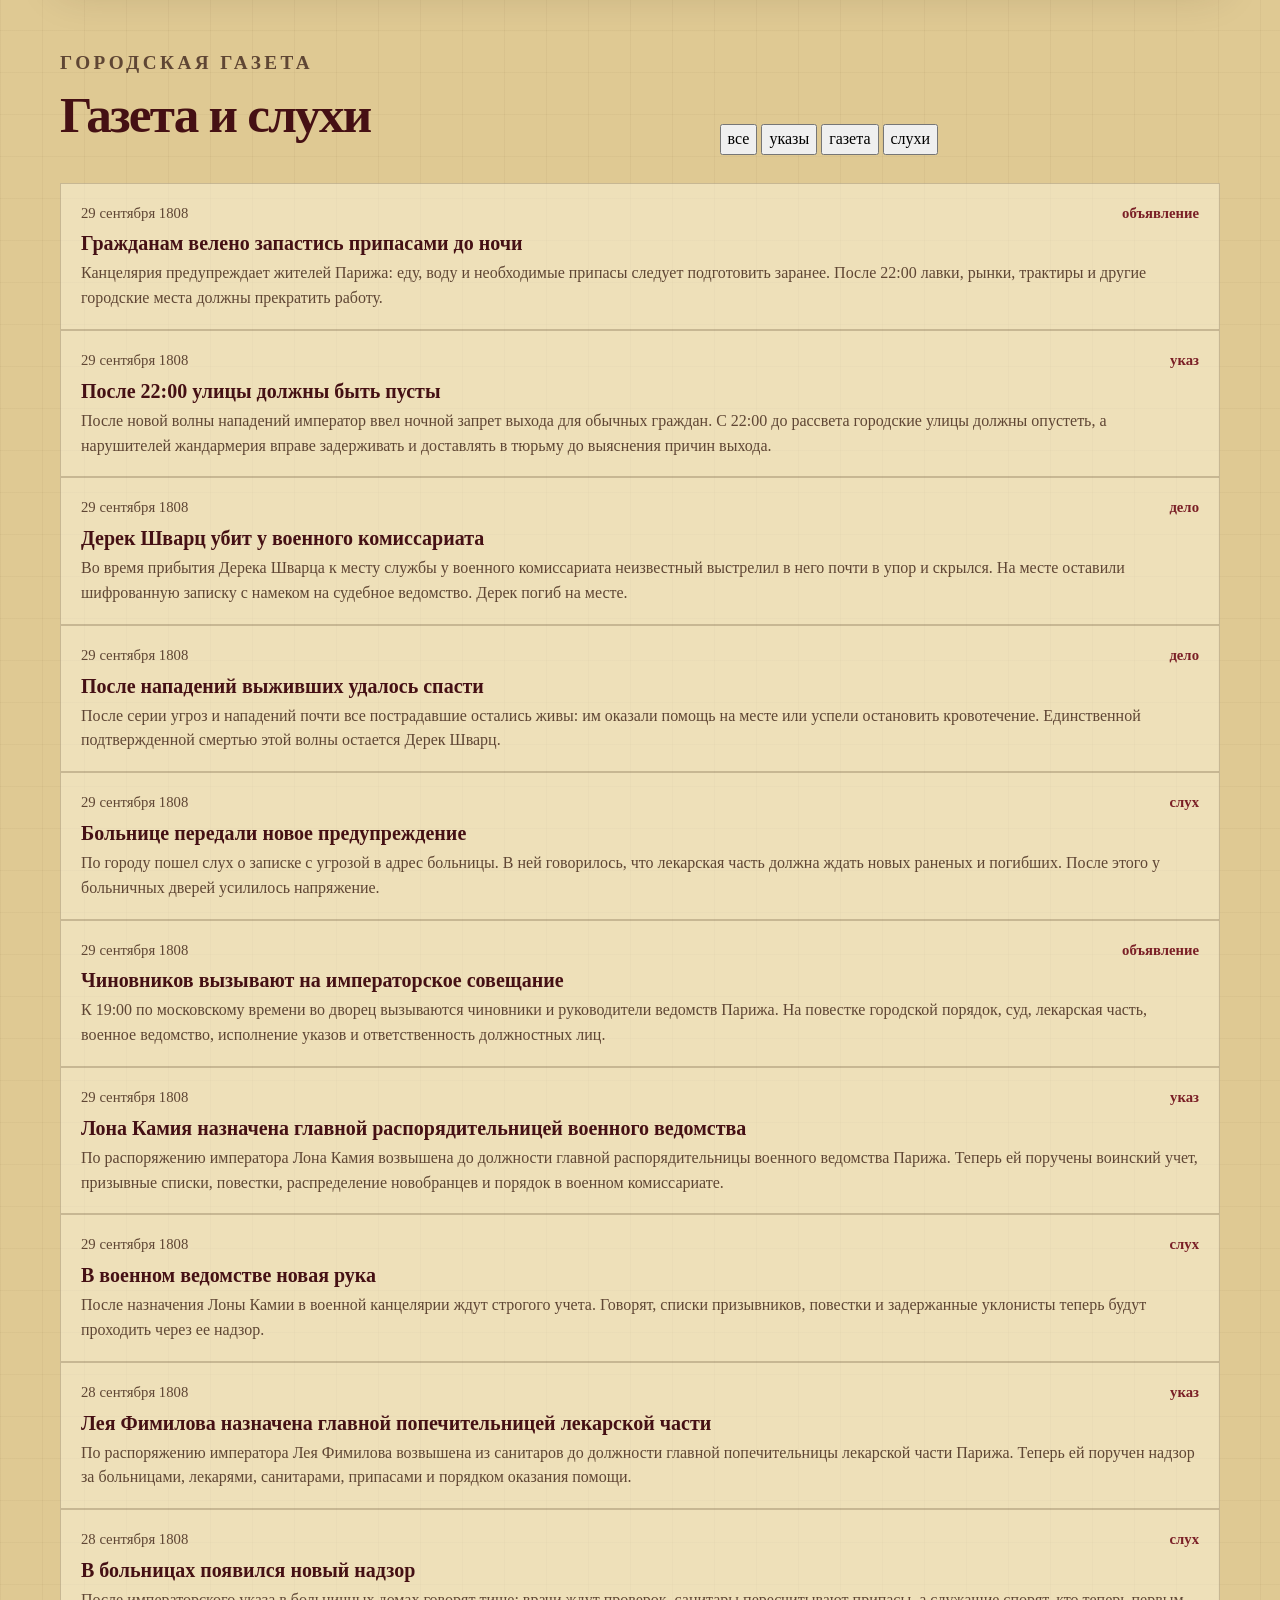
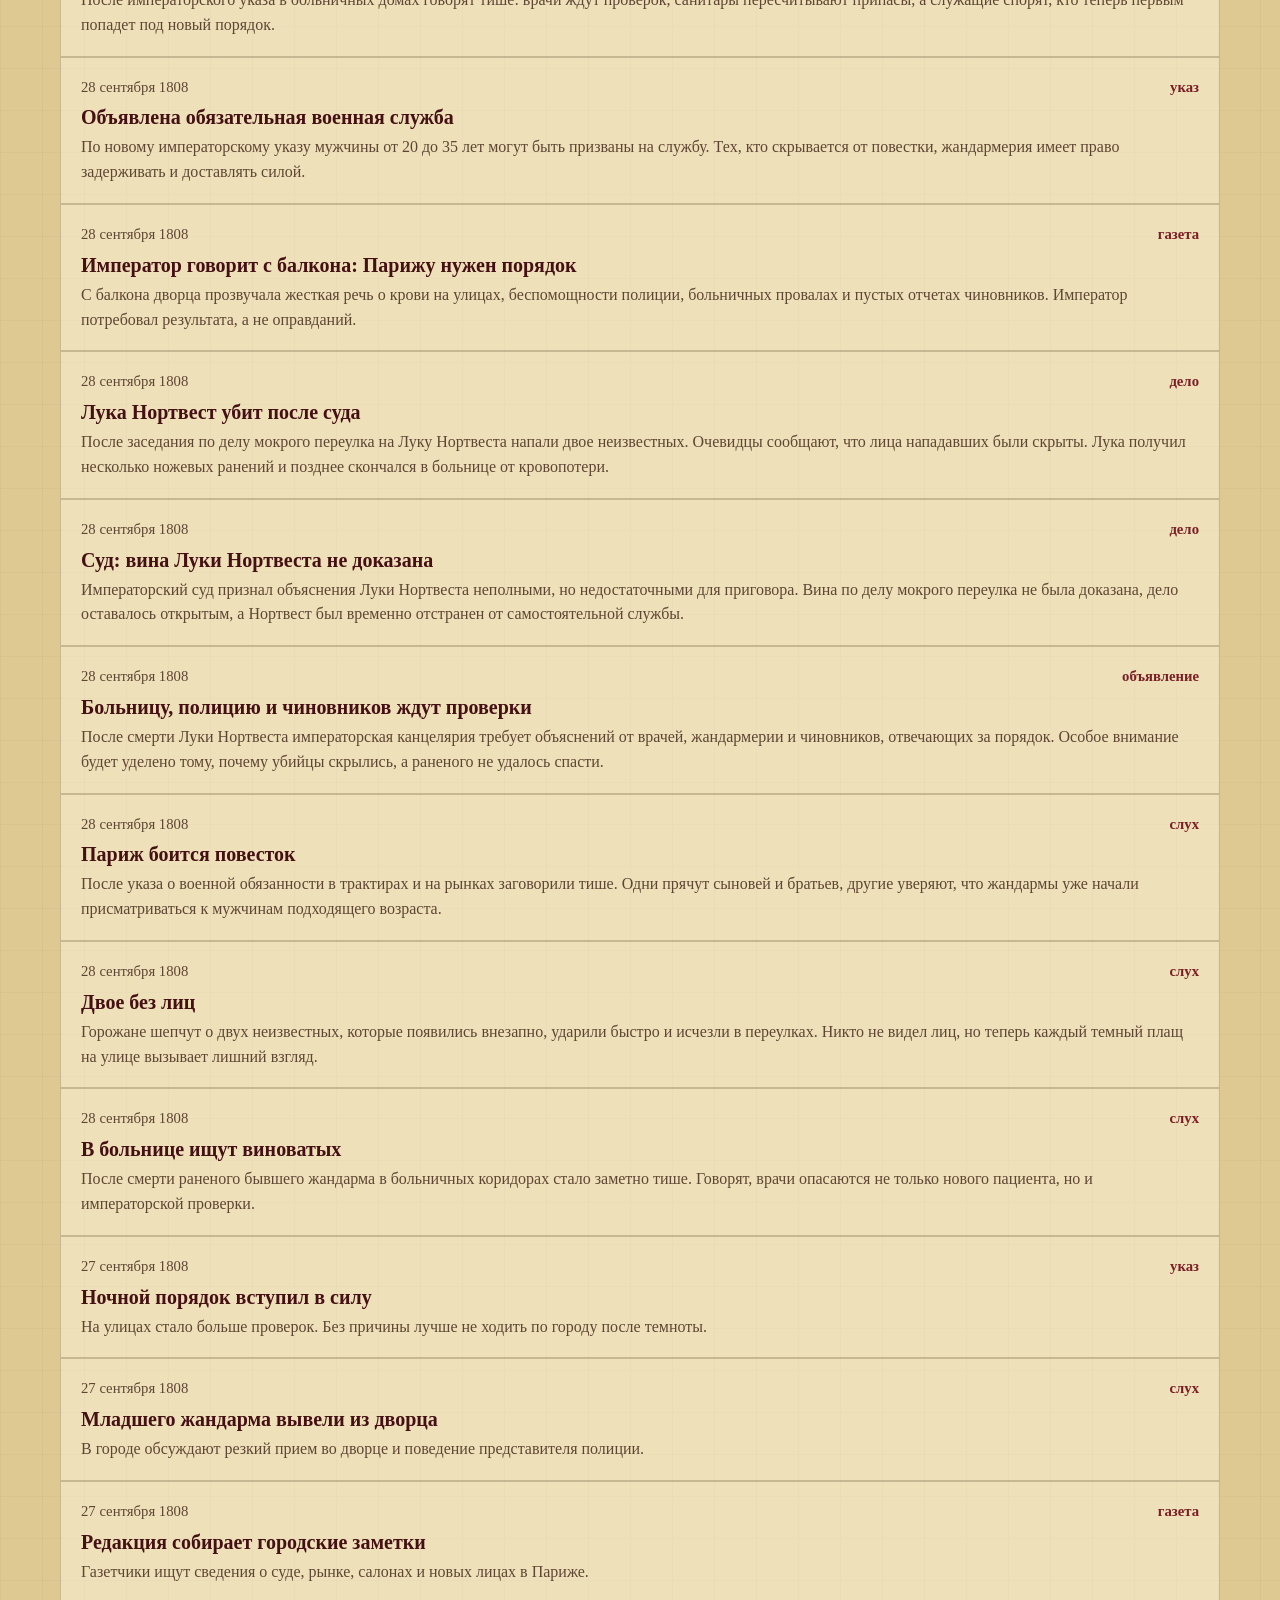
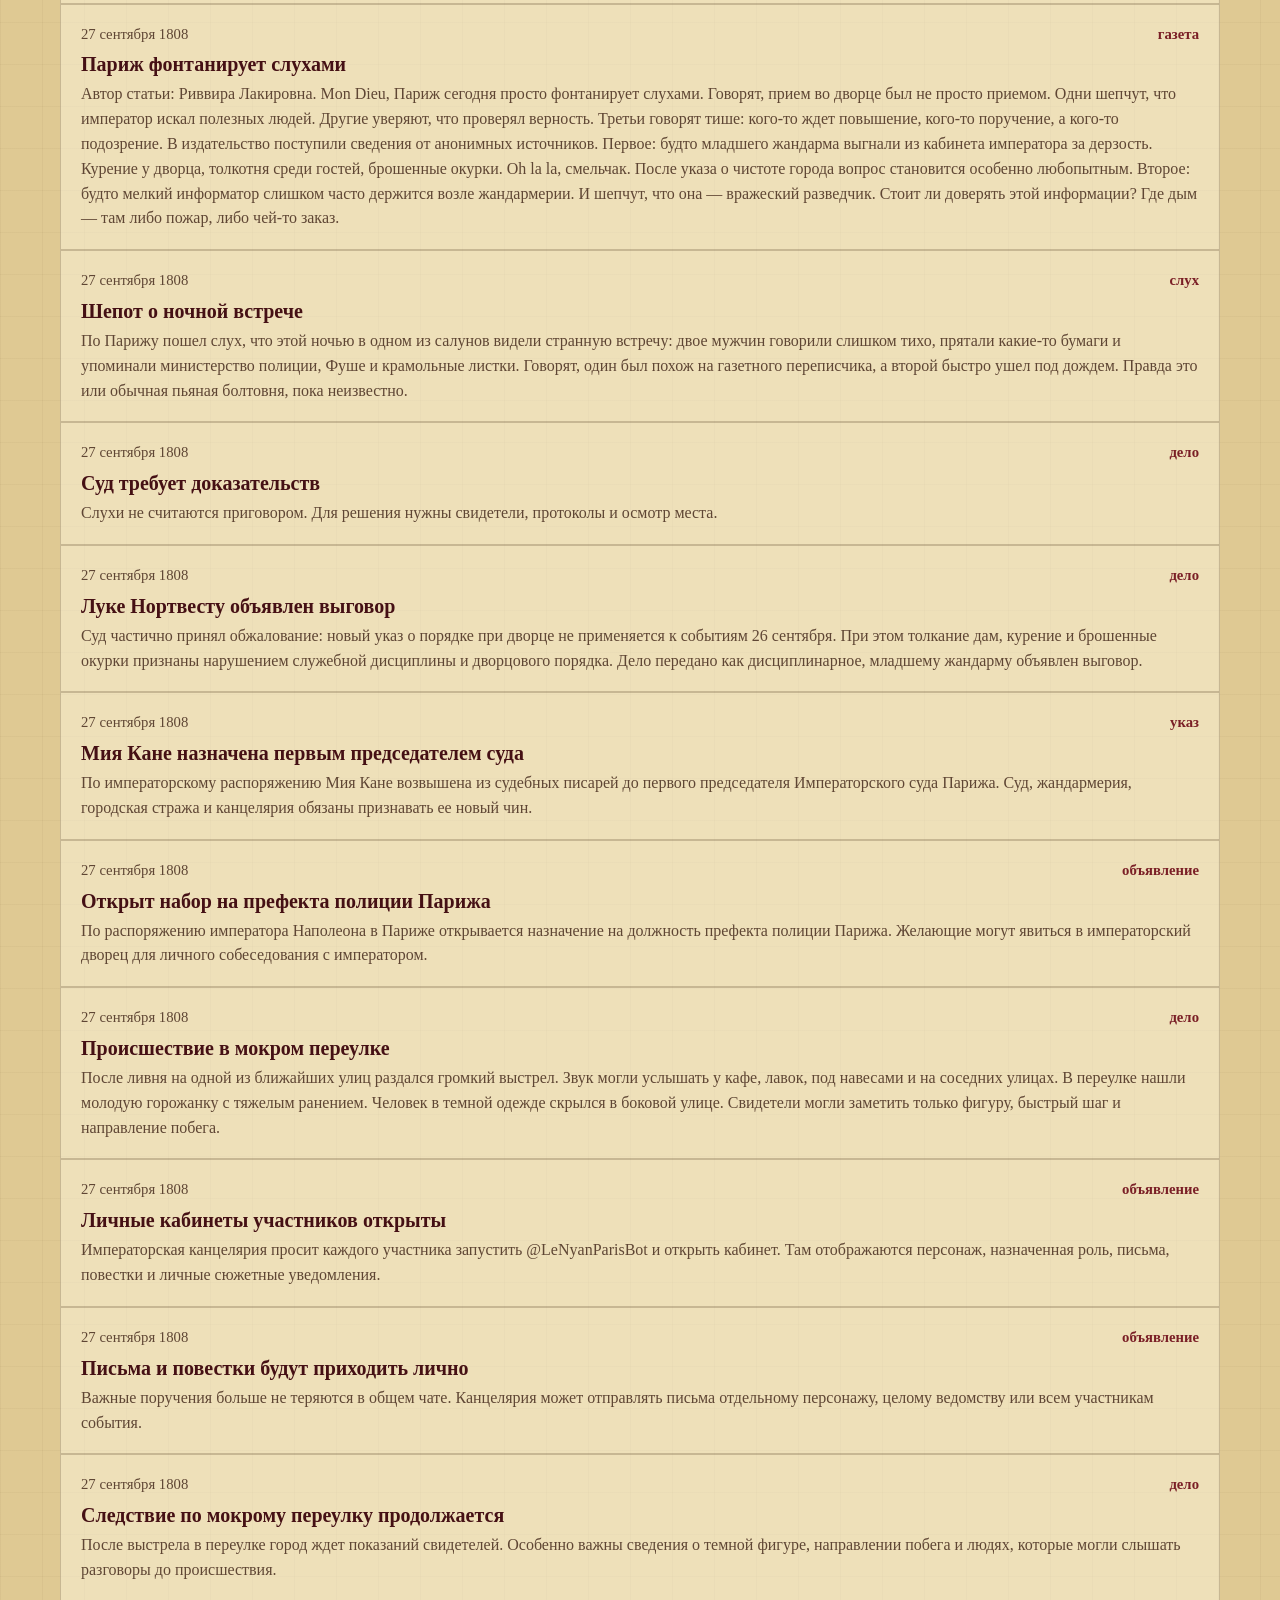
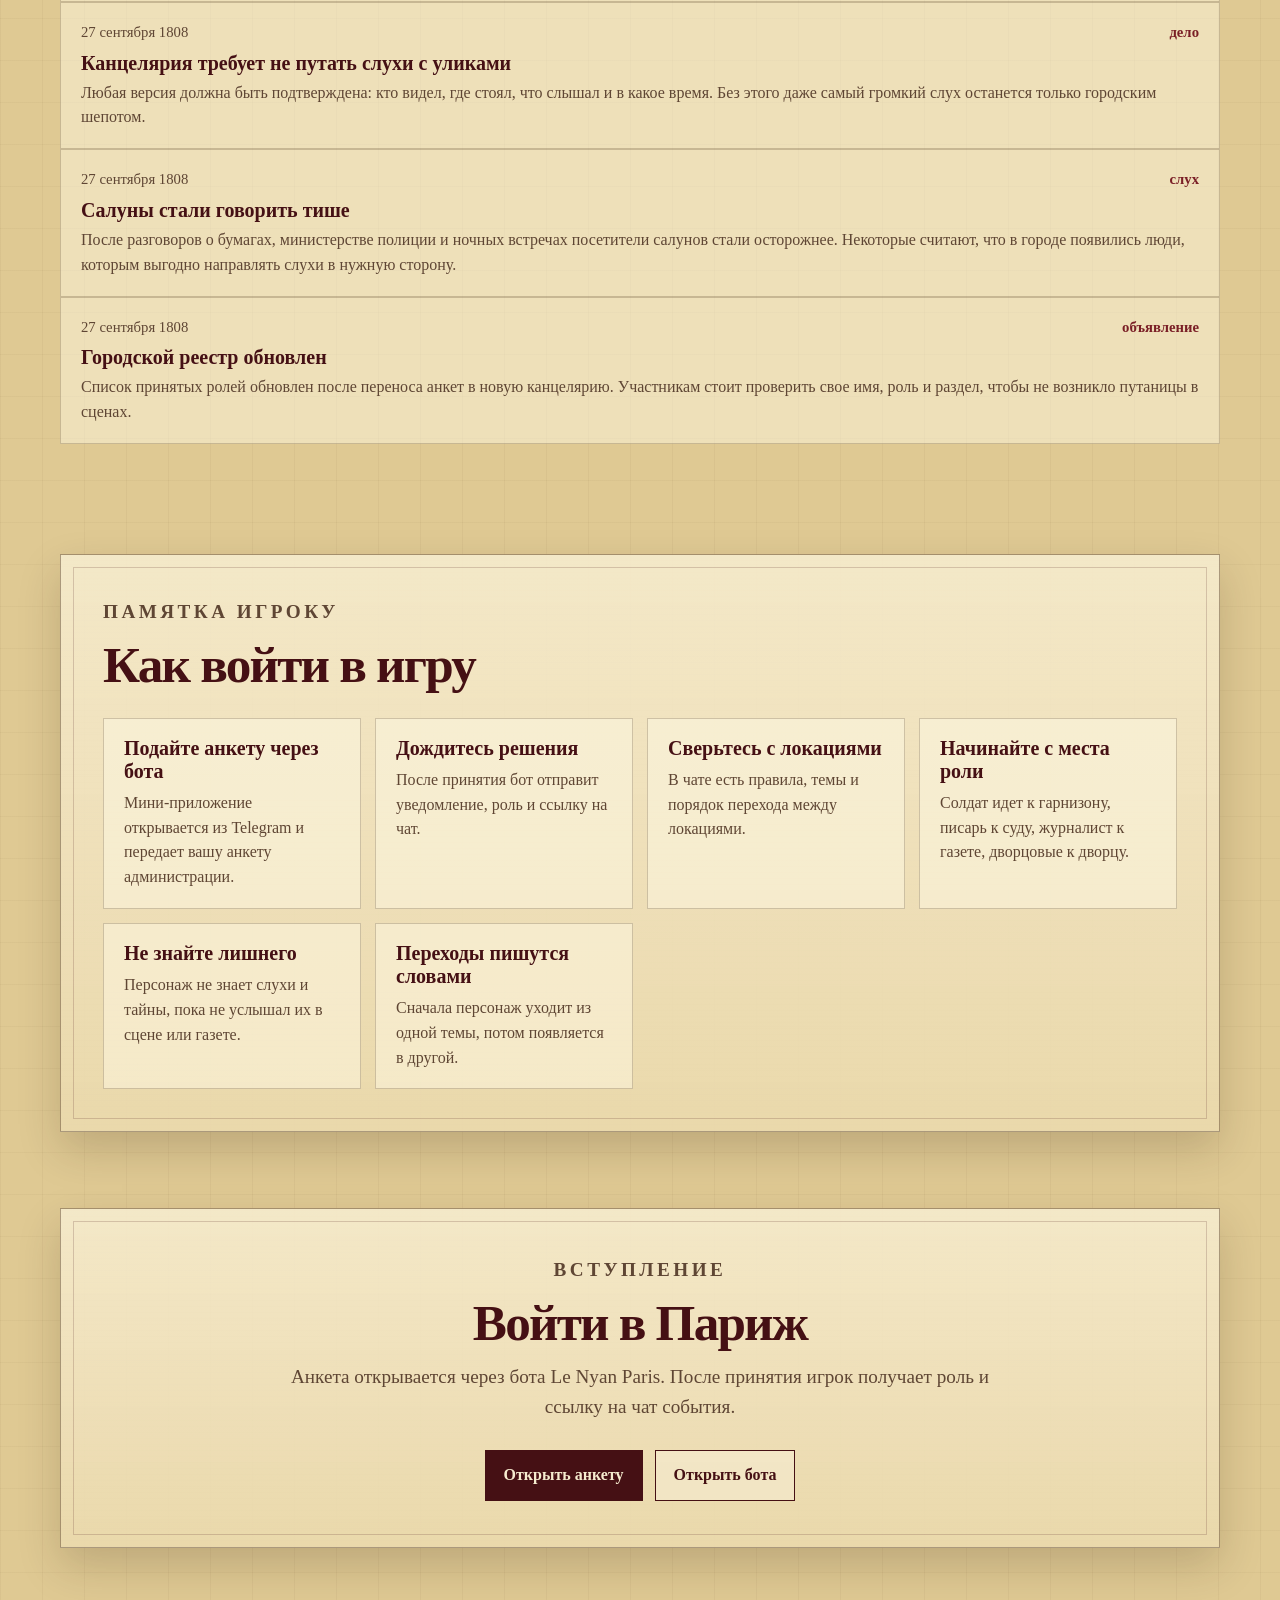
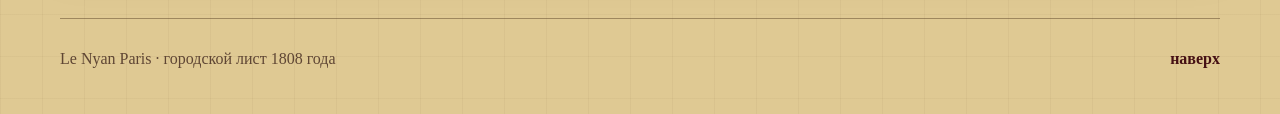
==== commit cee815bf: "Refresh inactive exclusions cache for Pixel" ====
--- a/index.html
+++ b/index.html
@@ -188,6 +188,6 @@
   <script src="./registry_sync.js?v=20260928-2"></script>
   <script src="./name_patch.js?v=20260929-3"></script>
   <script src="./marriage_patch.js?v=20260929-1"></script>
-  <script src="./inactive_exclusions_patch.js?v=20261001-1"></script>
+  <script src="./inactive_exclusions_patch.js?v=20261001-2"></script>
 </body>
 </html>
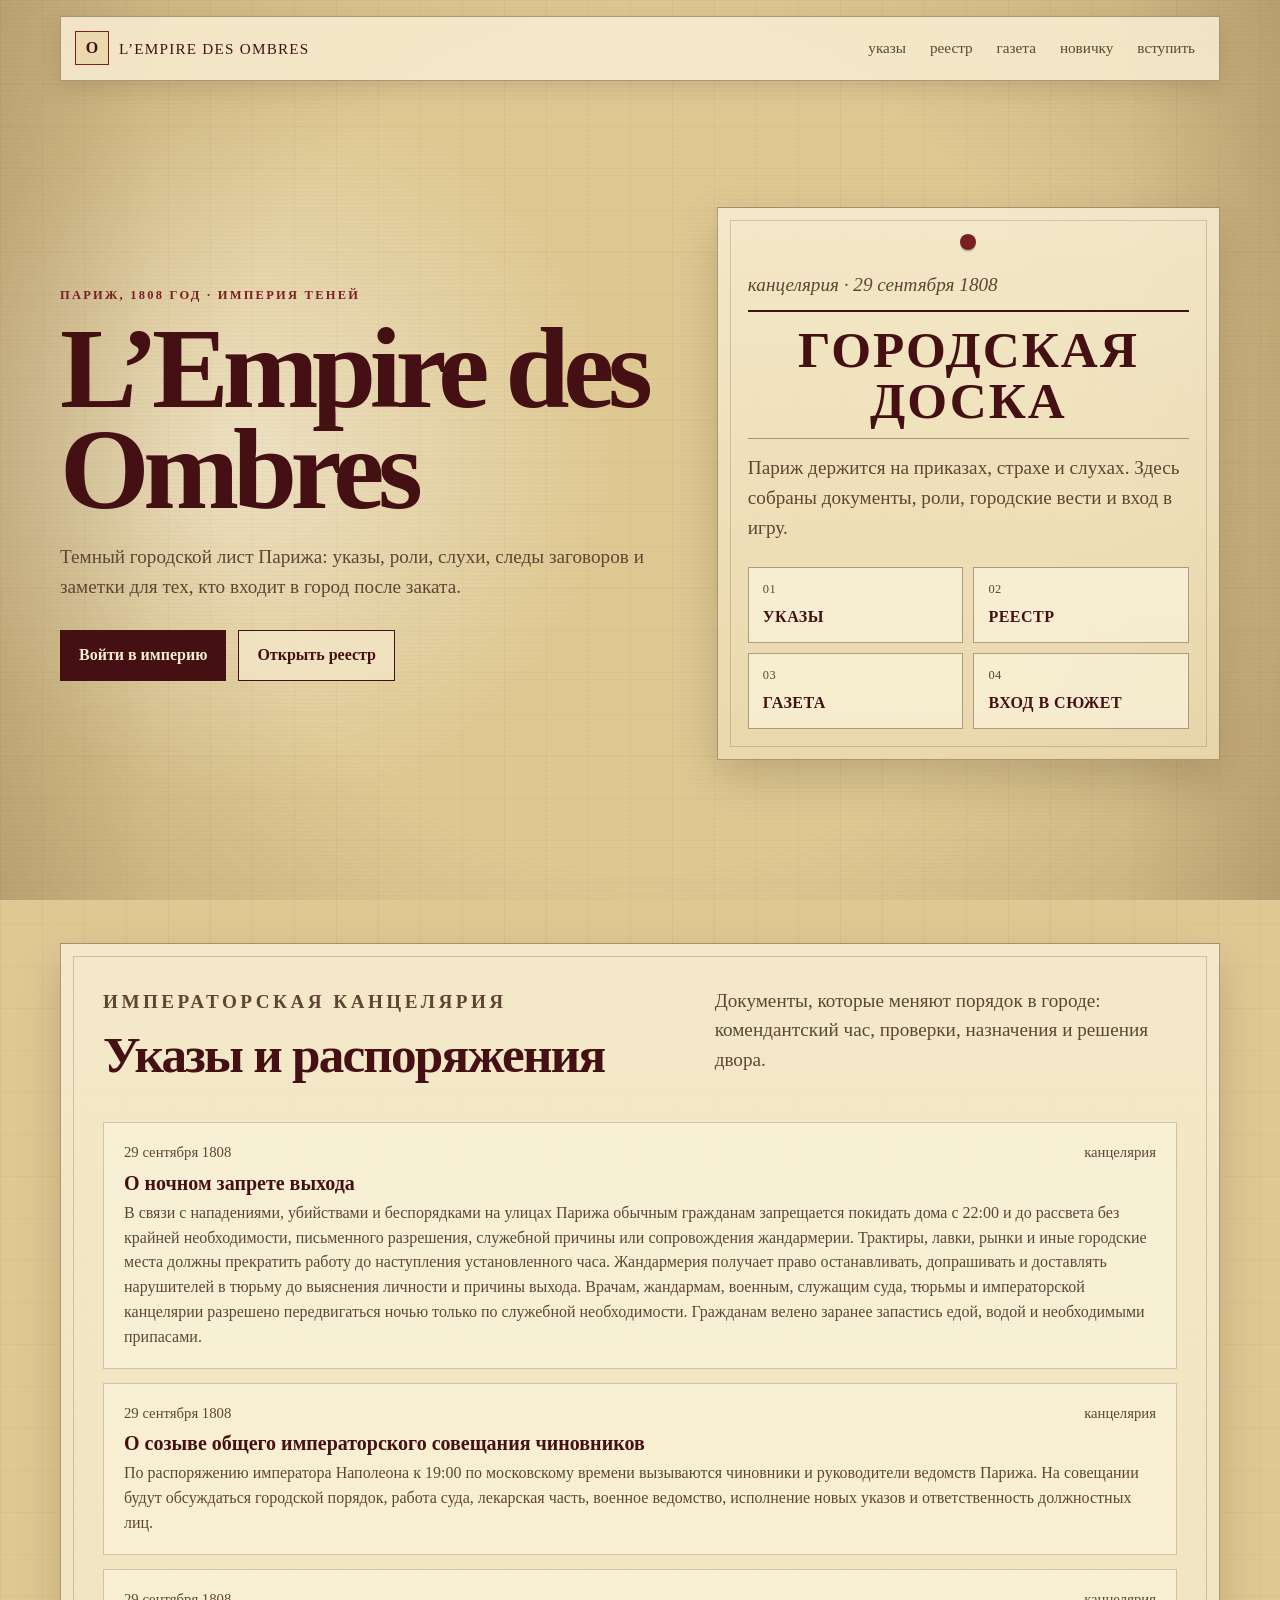
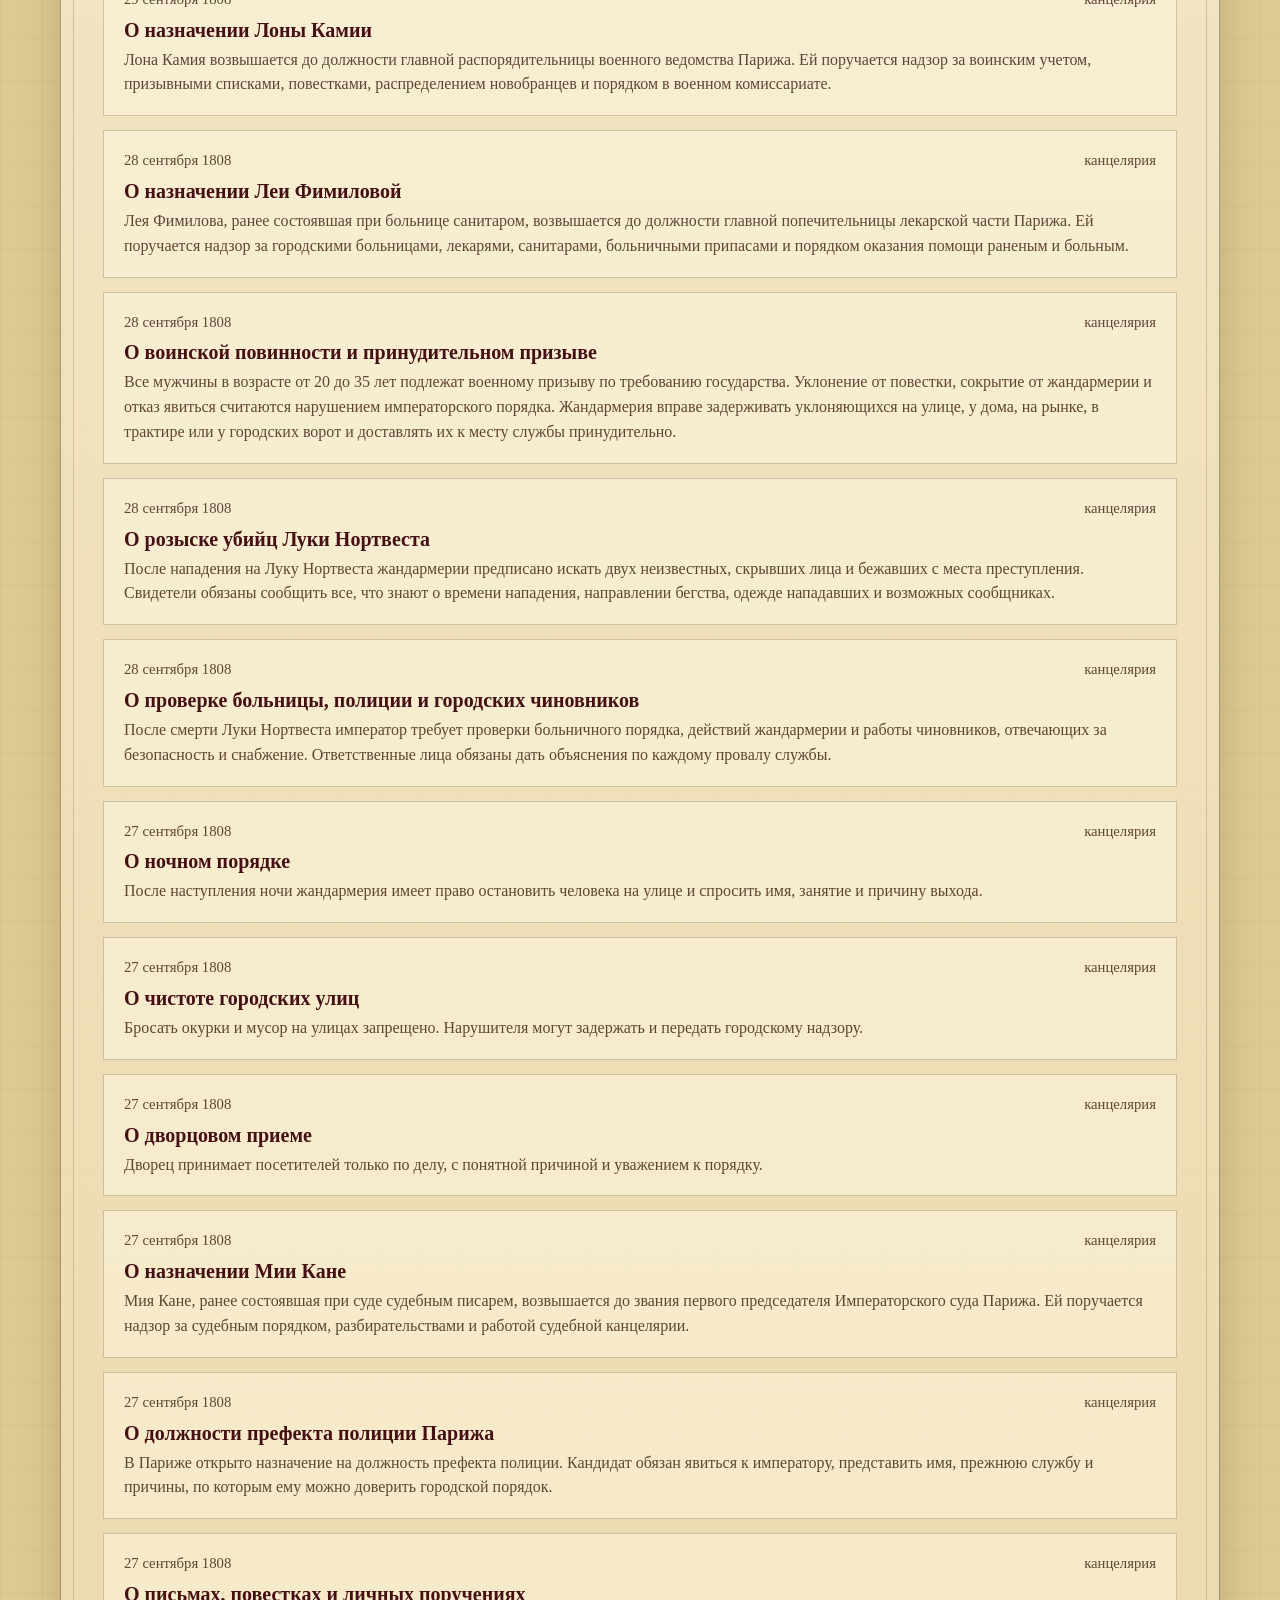
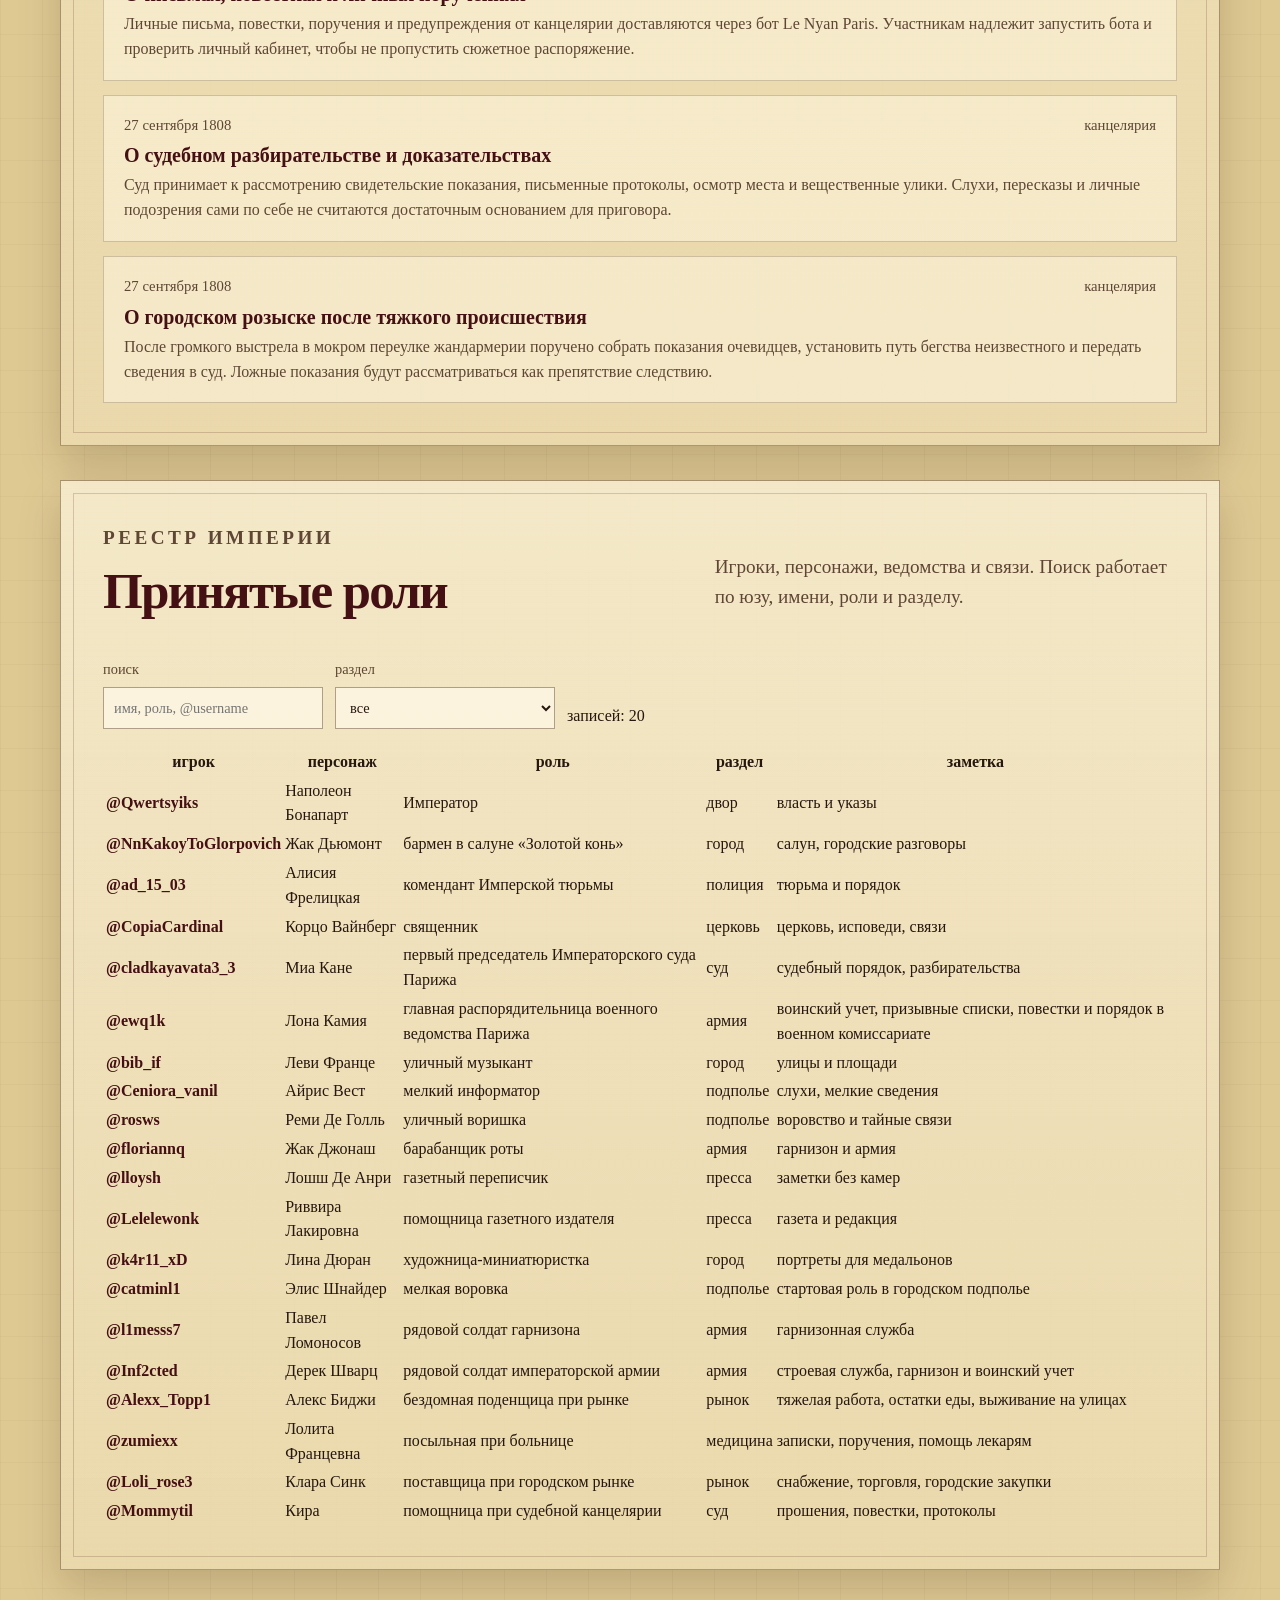
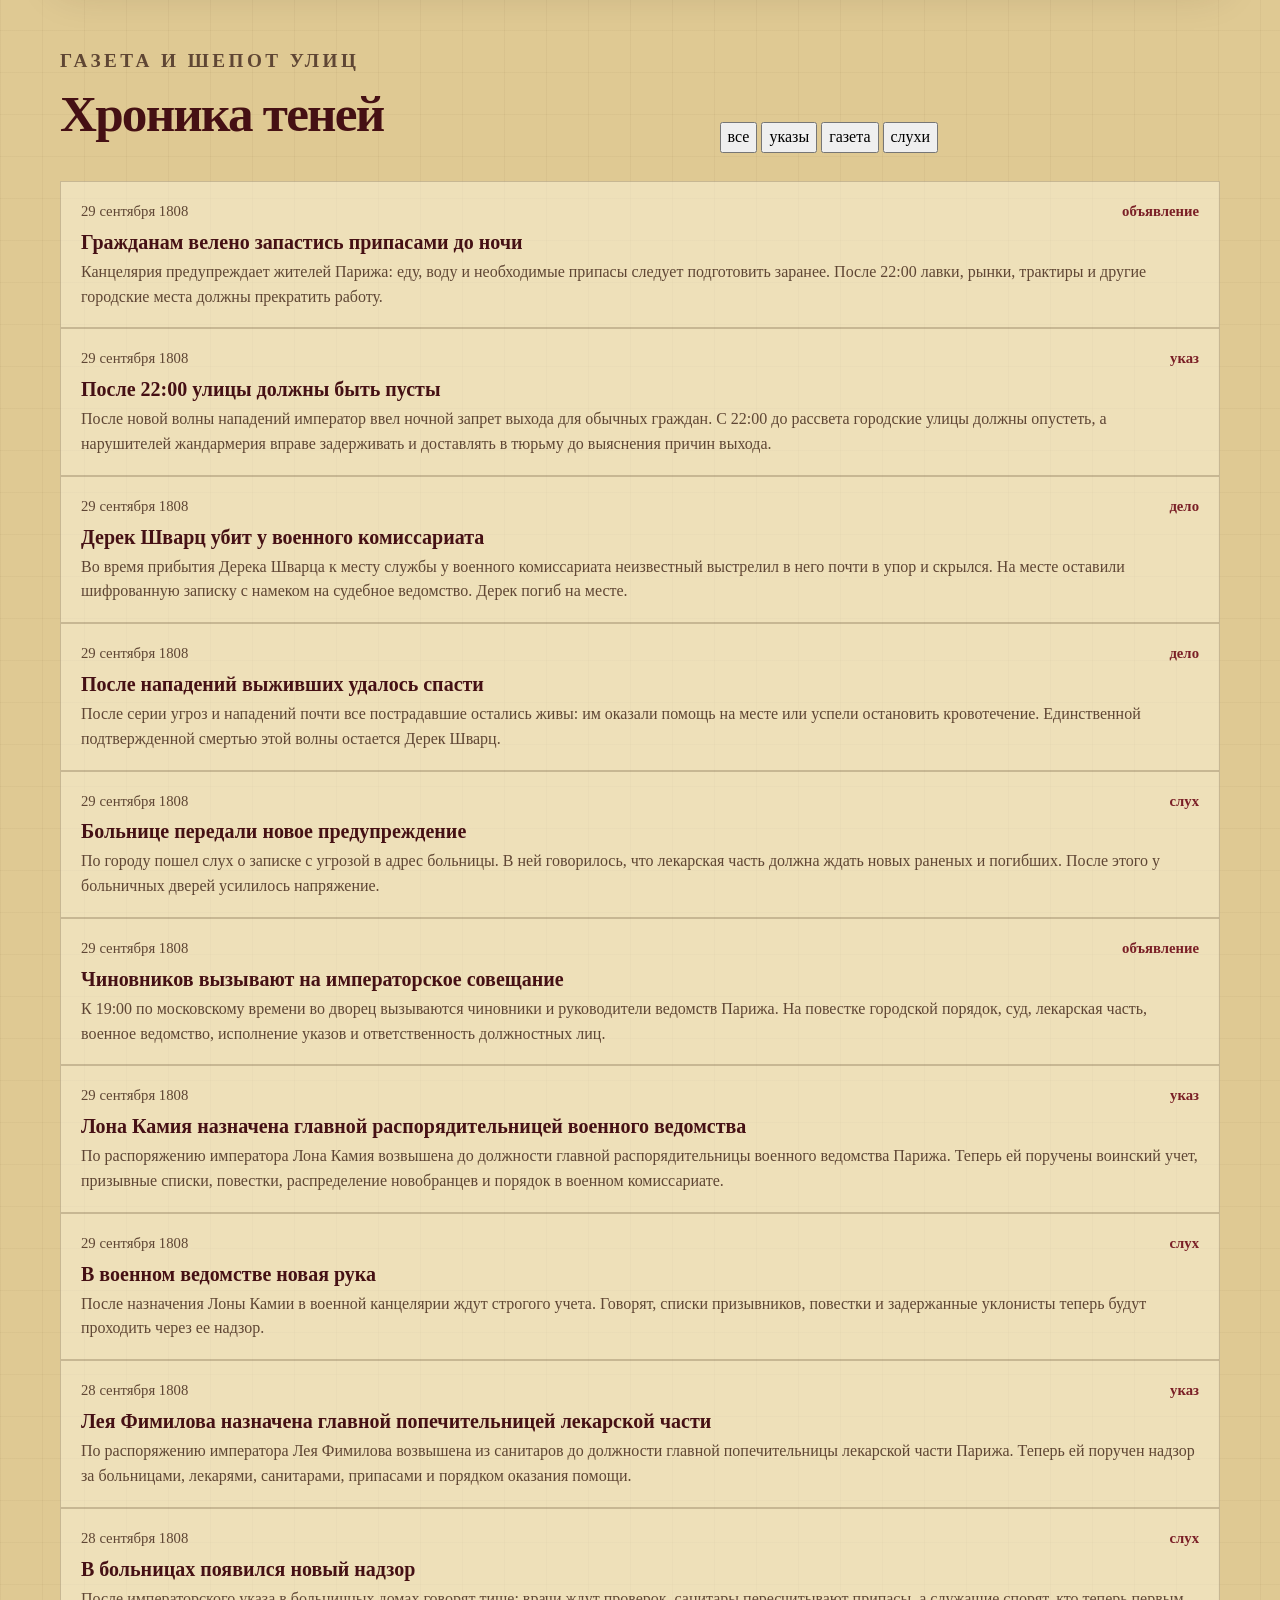
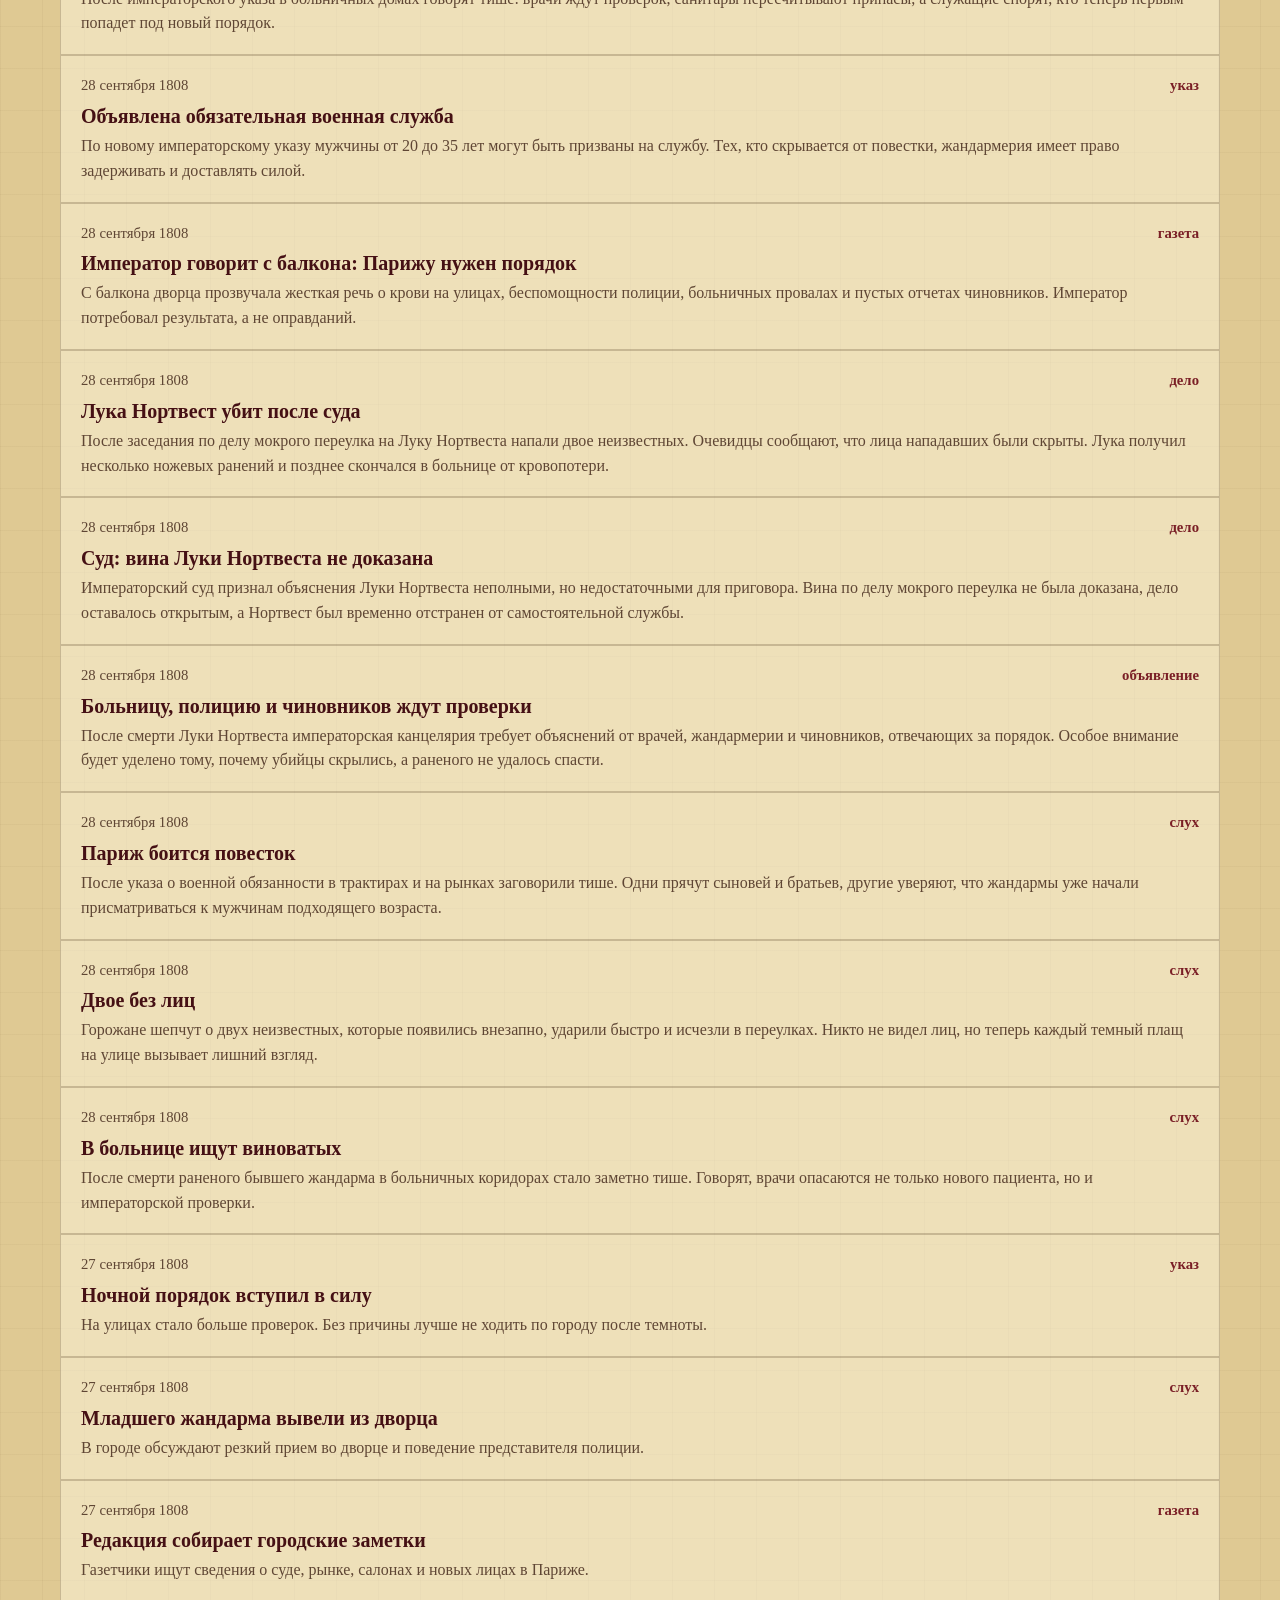
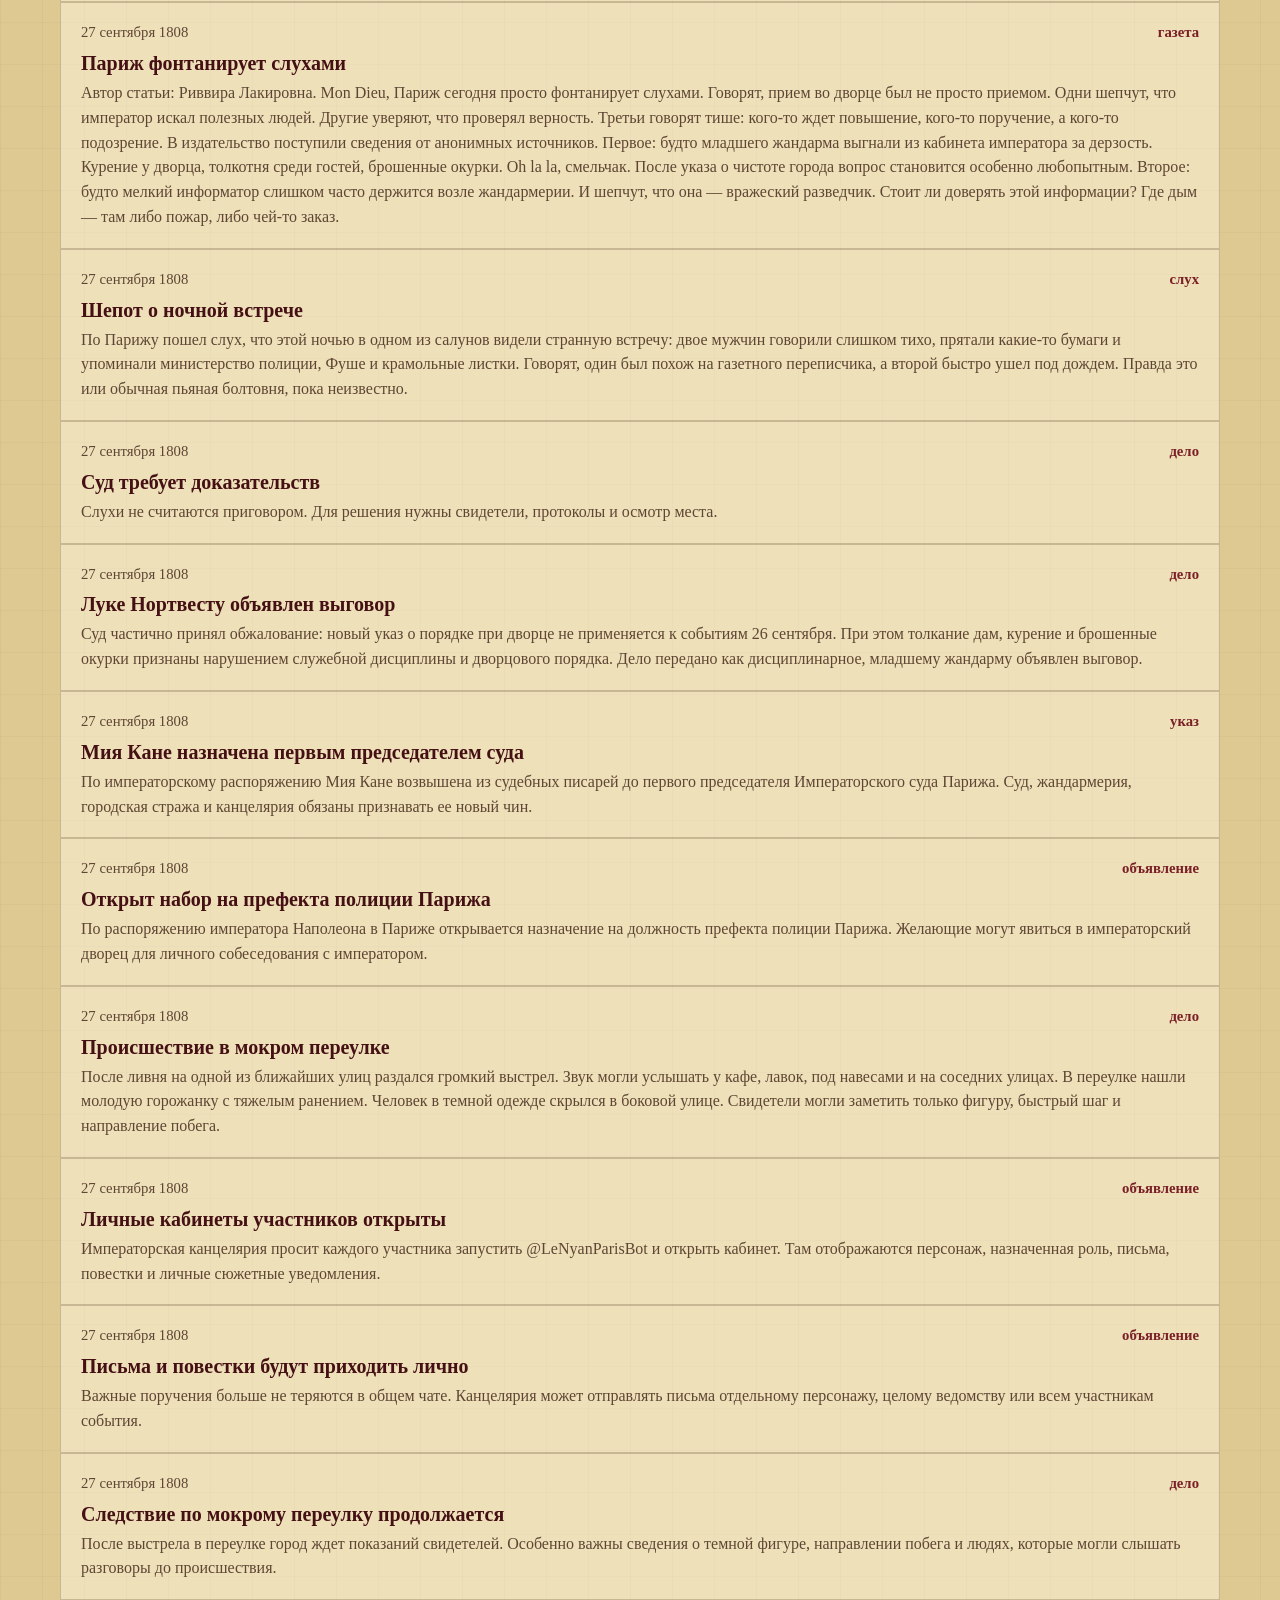
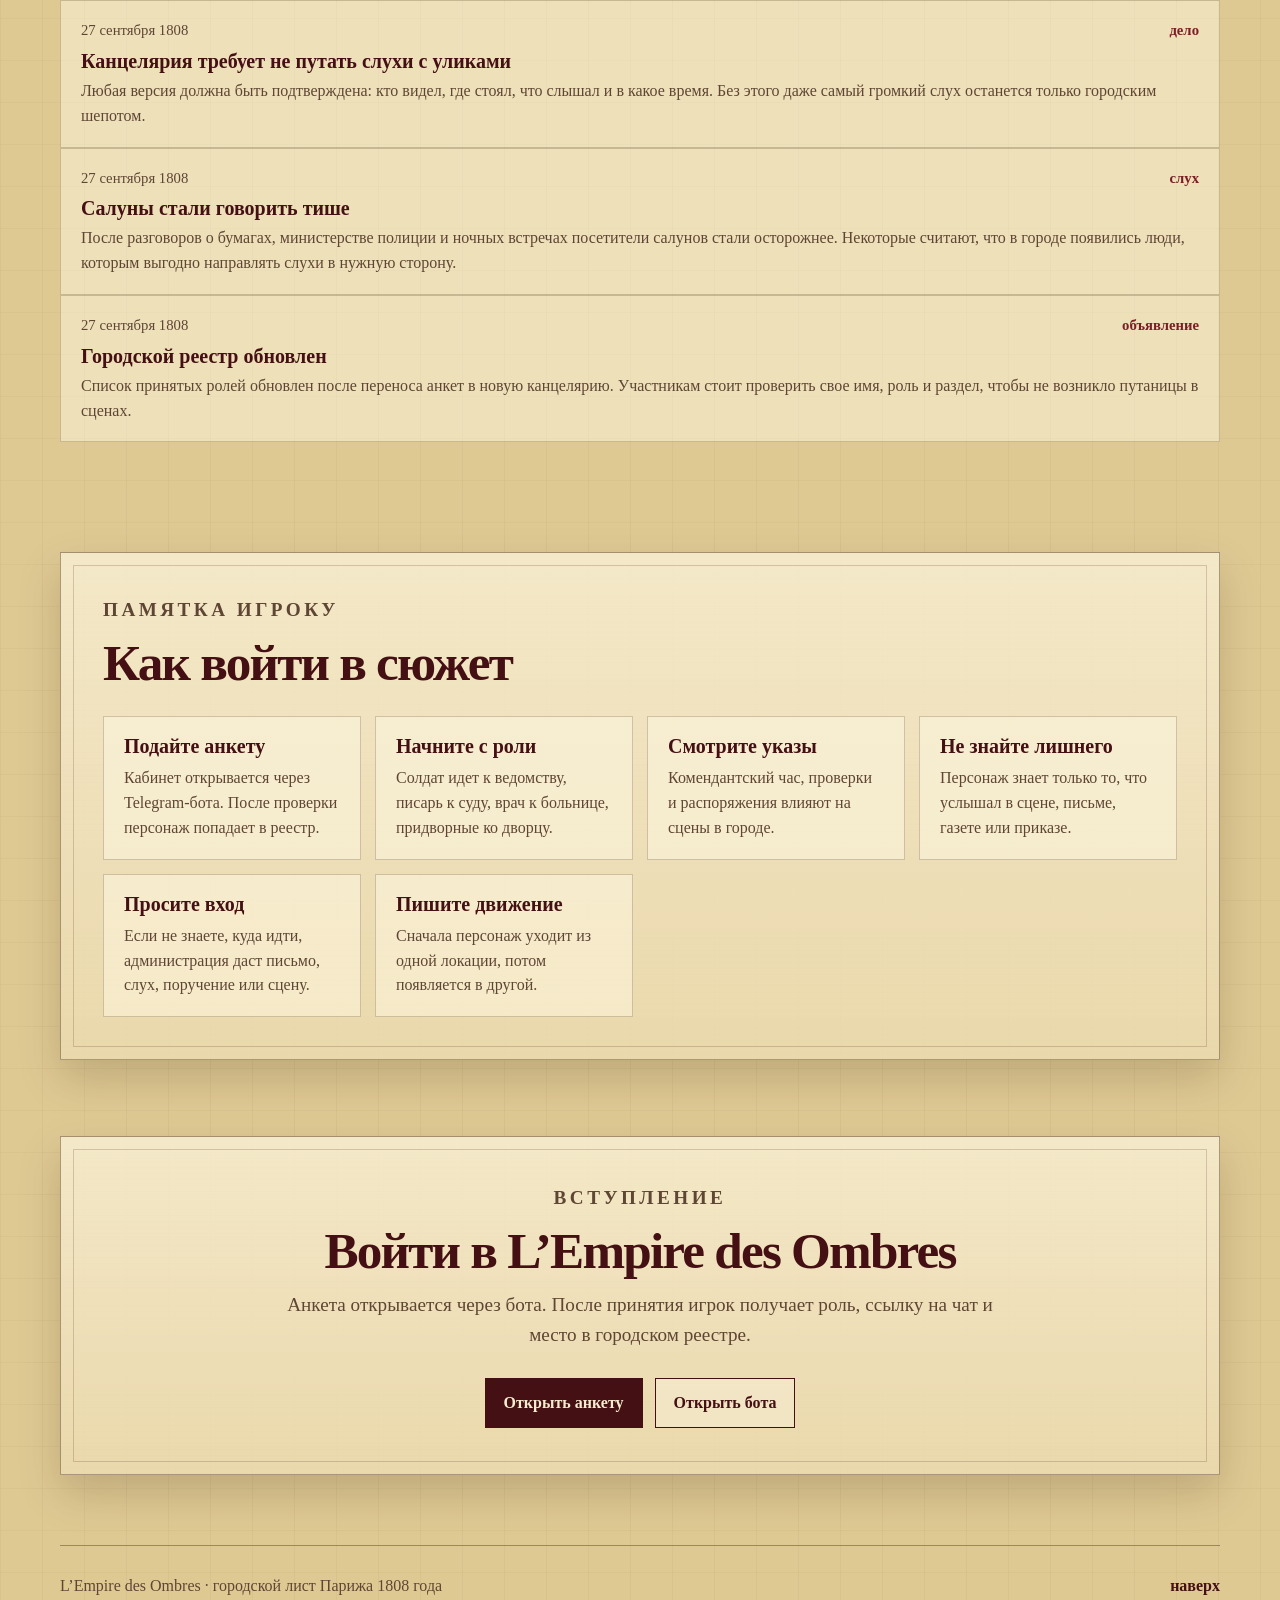
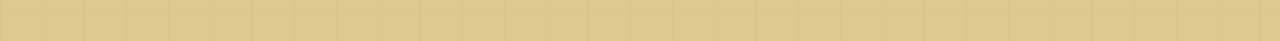
==== commit cd21619f: "Rebrand site to Empire of Shadows" ====
--- a/index.html
+++ b/index.html
@@ -3,26 +3,26 @@
 <head>
   <meta charset="utf-8" />
   <meta name="viewport" content="width=device-width, initial-scale=1" />
-  <title>Le Nyan Paris</title>
-  <meta name="description" content="Le Nyan Paris — городская страница события: указы, роли, газета, правила и вход в Париж 1808 года." />
-  <meta name="theme-color" content="#ead9ad" />
-  <meta property="og:title" content="Le Nyan Paris" />
-  <meta property="og:description" content="Париж 1808 года: указы, роли, городская газета, правила и вход через @LeNyanParisBot." />
+  <title>L’Empire des Ombres</title>
+  <meta name="description" content="L’Empire des Ombres — темный Париж 1808 года: указы, роли, городская газета, слухи, суд, дворец и тени империи." />
+  <meta name="theme-color" content="#09080b" />
+  <meta property="og:title" content="L’Empire des Ombres" />
+  <meta property="og:description" content="Париж 1808 года: империя, страх, дворцовые интриги, убийства, указы и городские слухи." />
   <meta property="og:type" content="website" />
   <meta property="og:image" content="./assets/preview.svg" />
   <link rel="icon" href="./assets/favicon.svg" type="image/svg+xml" />
-  <link rel="stylesheet" href="./styles.css?v=20260927-1" />
+  <link rel="stylesheet" href="./styles.css?v=20261003-empire-1" />
 </head>
 <body>
   <div class="page-shell">
     <header class="site-header" aria-label="верхняя навигация">
-      <a class="brand" href="#top" aria-label="Le Nyan Paris">
-        <span class="brand-mark">N</span>
-        <span class="brand-text">Le Nyan Paris</span>
+      <a class="brand" href="#top" aria-label="L’Empire des Ombres">
+        <span class="brand-mark">O</span>
+        <span class="brand-text">L’Empire des Ombres</span>
       </a>
       <nav class="nav" aria-label="разделы сайта">
         <a href="#decrees">указы</a>
-        <a href="#registry">роли</a>
+        <a href="#registry">реестр</a>
         <a href="#gazette">газета</a>
         <a href="#newcomer">новичку</a>
         <a href="#join">вступить</a>
@@ -32,25 +32,25 @@
     <main id="top">
       <section class="hero section" aria-labelledby="hero-title">
         <div class="hero-copy reveal">
-          <p class="eyebrow">Париж, 1808 год</p>
-          <h1 id="hero-title">Le Nyan Paris</h1>
-          <p class="hero-lead">Городская страница события: здесь лежат указы, список принятых ролей, газета, слухи и короткая памятка для тех, кто только входит в Париж.</p>
+          <p class="eyebrow">Париж, 1808 год · империя теней</p>
+          <h1 id="hero-title">L’Empire des Ombres</h1>
+          <p class="hero-lead">Темный городской лист Парижа: указы, роли, слухи, следы заговоров и заметки для тех, кто входит в город после заката.</p>
           <div class="hero-actions" aria-label="основные действия">
-            <a class="button button-primary" href="https://t.me/LeNyanParisBot?startapp=paris" target="_blank" rel="noopener">Вступить в Париж</a>
-            <a class="button button-ghost" href="#registry">Смотреть роли</a>
+            <a class="button button-primary" href="https://t.me/LeNyanParisBot?startapp=paris" target="_blank" rel="noopener">Войти в империю</a>
+            <a class="button button-ghost" href="#registry">Открыть реестр</a>
           </div>
         </div>
 
         <aside class="notice-board reveal" aria-label="главная доска">
           <div class="board-pin" aria-hidden="true"></div>
-          <p class="notice-date">канцелярия · 29 сентября 1808</p>
+          <p class="notice-date">канцелярия теней · 29 сентября 1808</p>
           <h2>городская доска</h2>
-          <p>Быстрые разделы для игроков и администрации. Эту доску можно обновлять: добавлять новые указы, выпуск газеты, роли и заметки для новичков.</p>
+          <p>Париж держится на приказах, страхе и слухах. Здесь собраны документы, роли, городские вести и вход в игру.</p>
           <div class="quick-actions" aria-label="быстрые кнопки">
             <a href="#decrees" class="quick-button" data-scroll-target="decrees"><span>01</span>указы</a>
-            <a href="#registry" class="quick-button" data-scroll-target="registry"><span>02</span>роли</a>
+            <a href="#registry" class="quick-button" data-scroll-target="registry"><span>02</span>реестр</a>
             <a href="#gazette" class="quick-button" data-scroll-target="gazette"><span>03</span>газета</a>
-            <a href="#newcomer" class="quick-button" data-scroll-target="newcomer"><span>04</span>новичку</a>
+            <a href="#newcomer" class="quick-button" data-scroll-target="newcomer"><span>04</span>вход в сюжет</a>
           </div>
         </aside>
       </section>
@@ -58,10 +58,10 @@
       <section id="decrees" class="section paper-section reveal" aria-labelledby="decrees-title">
         <div class="section-heading split-heading">
           <div>
-            <p class="eyebrow">императорские бумаги</p>
+            <p class="eyebrow">императорская канцелярия</p>
             <h2 id="decrees-title">Указы и распоряжения</h2>
           </div>
-          <p>Короткая лента документов. Сюда можно быстро добавлять новые приказы, чтобы игроки не искали их по чату.</p>
+          <p>Документы, которые меняют порядок в городе: комендантский час, проверки, назначения и решения двора.</p>
         </div>
         <div class="doc-list" id="decree-list" aria-live="polite"></div>
       </section>
@@ -69,10 +69,10 @@
       <section id="registry" class="section registry-section reveal" aria-labelledby="registry-title">
         <div class="section-heading split-heading">
           <div>
-            <p class="eyebrow">городской реестр</p>
+            <p class="eyebrow">реестр империи</p>
             <h2 id="registry-title">Принятые роли</h2>
           </div>
-          <p>В реестре указаны игрок, имя персонажа, место в городе и важные связи. Поиск работает по юзу, имени, роли и ведомству.</p>
+          <p>Игроки, персонажи, ведомства и связи. Поиск работает по юзу, имени, роли и разделу.</p>
         </div>
 
         <div class="registry-toolbar" aria-label="фильтр ролей">
@@ -118,8 +118,8 @@
       <section id="gazette" class="section reveal" aria-labelledby="gazette-title">
         <div class="section-heading split-heading">
           <div>
-            <p class="eyebrow">городская газета</p>
-            <h2 id="gazette-title">Газета и слухи</h2>
+            <p class="eyebrow">газета и шепот улиц</p>
+            <h2 id="gazette-title">Хроника теней</h2>
           </div>
           <div class="filter-buttons" aria-label="фильтр газеты">
             <button type="button" class="is-active" data-news-filter="all">все</button>
@@ -134,32 +134,32 @@
       <section id="newcomer" class="section newcomer-section reveal" aria-labelledby="newcomer-title">
         <div class="section-heading">
           <p class="eyebrow">памятка игроку</p>
-          <h2 id="newcomer-title">Как войти в игру</h2>
+          <h2 id="newcomer-title">Как войти в сюжет</h2>
         </div>
         <div class="newcomer-grid">
           <article>
-            <h3>Подайте анкету через бота</h3>
-            <p>Мини-приложение открывается из Telegram и передает вашу анкету администрации.</p>
+            <h3>Подайте анкету</h3>
+            <p>Кабинет открывается через Telegram-бота. После проверки персонаж попадает в реестр.</p>
           </article>
           <article>
-            <h3>Дождитесь решения</h3>
-            <p>После принятия бот отправит уведомление, роль и ссылку на чат.</p>
+            <h3>Начните с роли</h3>
+            <p>Солдат идет к ведомству, писарь к суду, врач к больнице, придворные ко дворцу.</p>
           </article>
           <article>
-            <h3>Сверьтесь с локациями</h3>
-            <p>В чате есть правила, темы и порядок перехода между локациями.</p>
-          </article>
-          <article>
-            <h3>Начинайте с места роли</h3>
-            <p>Солдат идет к гарнизону, писарь к суду, журналист к газете, дворцовые к дворцу.</p>
+            <h3>Смотрите указы</h3>
+            <p>Комендантский час, проверки и распоряжения влияют на сцены в городе.</p>
           </article>
           <article>
             <h3>Не знайте лишнего</h3>
-            <p>Персонаж не знает слухи и тайны, пока не услышал их в сцене или газете.</p>
+            <p>Персонаж знает только то, что услышал в сцене, письме, газете или приказе.</p>
           </article>
           <article>
-            <h3>Переходы пишутся словами</h3>
-            <p>Сначала персонаж уходит из одной темы, потом появляется в другой.</p>
+            <h3>Просите вход</h3>
+            <p>Если не знаете, куда идти, администрация даст письмо, слух, поручение или сцену.</p>
+          </article>
+          <article>
+            <h3>Пишите движение</h3>
+            <p>Сначала персонаж уходит из одной локации, потом появляется в другой.</p>
           </article>
         </div>
       </section>
@@ -167,8 +167,8 @@
       <section id="join" class="section join-section reveal" aria-labelledby="join-title">
         <div class="join-card">
           <p class="eyebrow">вступление</p>
-          <h2 id="join-title">Войти в Париж</h2>
-          <p>Анкета открывается через бота Le Nyan Paris. После принятия игрок получает роль и ссылку на чат события.</p>
+          <h2 id="join-title">Войти в L’Empire des Ombres</h2>
+          <p>Анкета открывается через бота. После принятия игрок получает роль, ссылку на чат и место в городском реестре.</p>
           <div class="hero-actions centered">
             <a class="button button-primary" href="https://t.me/LeNyanParisBot?startapp=paris" target="_blank" rel="noopener">Открыть анкету</a>
             <a class="button button-ghost" href="https://t.me/LeNyanParisBot" target="_blank" rel="noopener">Открыть бота</a>
@@ -178,7 +178,7 @@
     </main>
 
     <footer class="site-footer">
-      <p>Le Nyan Paris · городской лист 1808 года</p>
+      <p>L’Empire des Ombres · городской лист Парижа 1808 года</p>
       <a href="#top">наверх</a>
     </footer>
   </div>
@@ -188,6 +188,6 @@
   <script src="./registry_sync.js?v=20260928-2"></script>
   <script src="./name_patch.js?v=20260929-3"></script>
   <script src="./marriage_patch.js?v=20260929-1"></script>
-  <script src="./inactive_exclusions_patch.js?v=20261001-2"></script>
+  <script src="./inactive_exclusions_patch.js?v=20261001-restore-tvorog-1"></script>
 </body>
 </html>
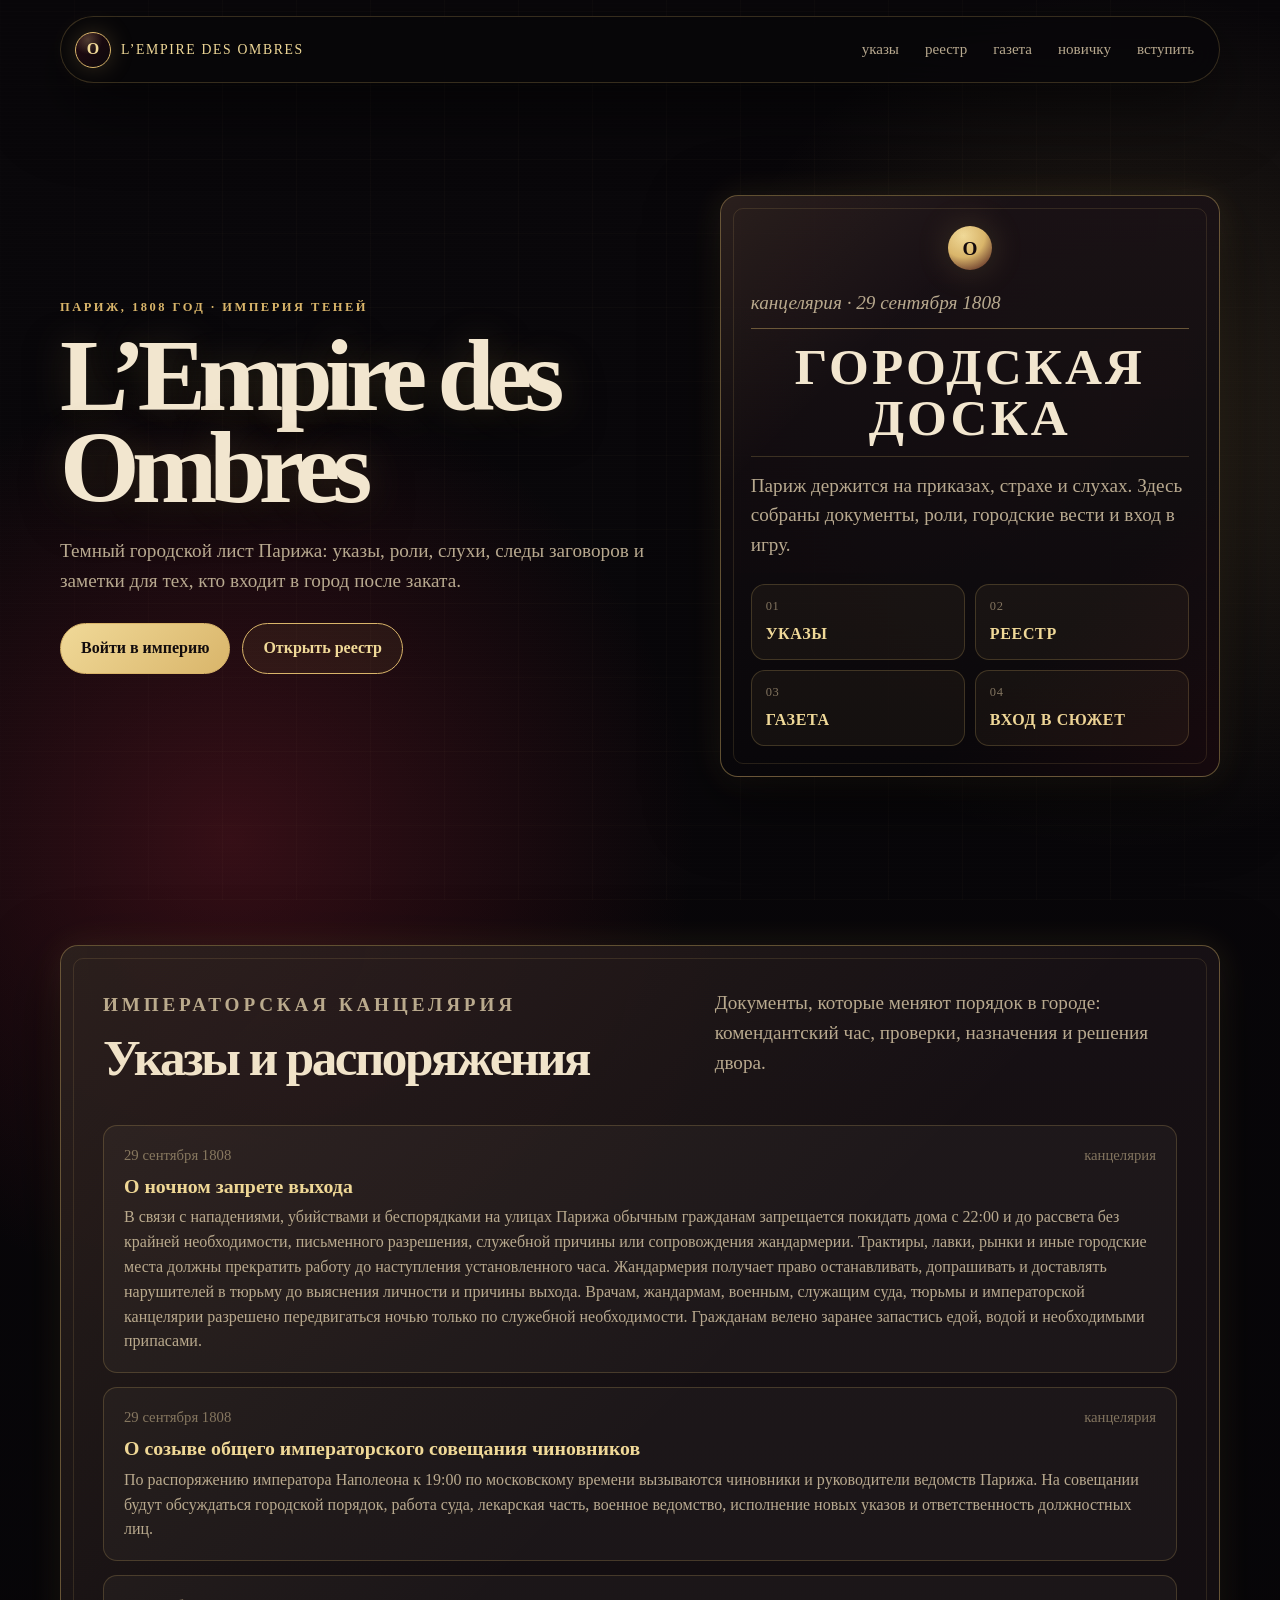
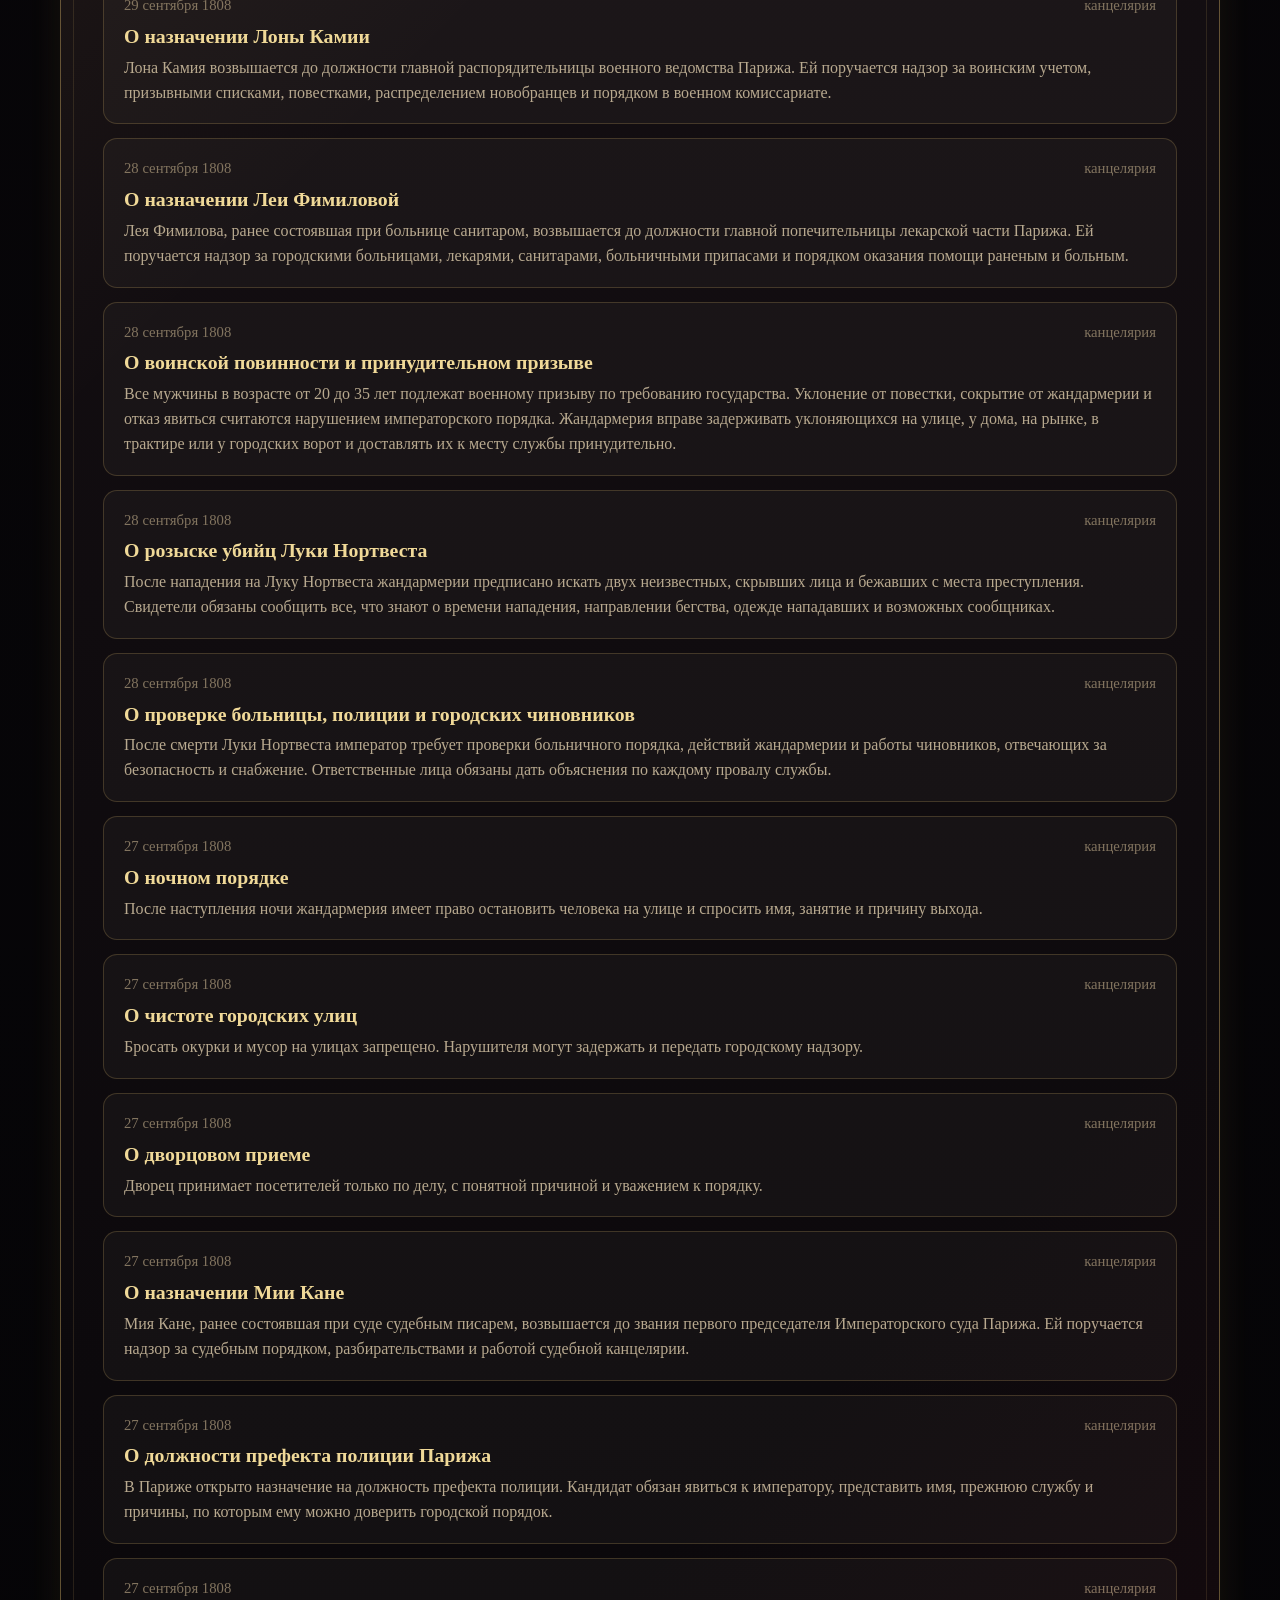
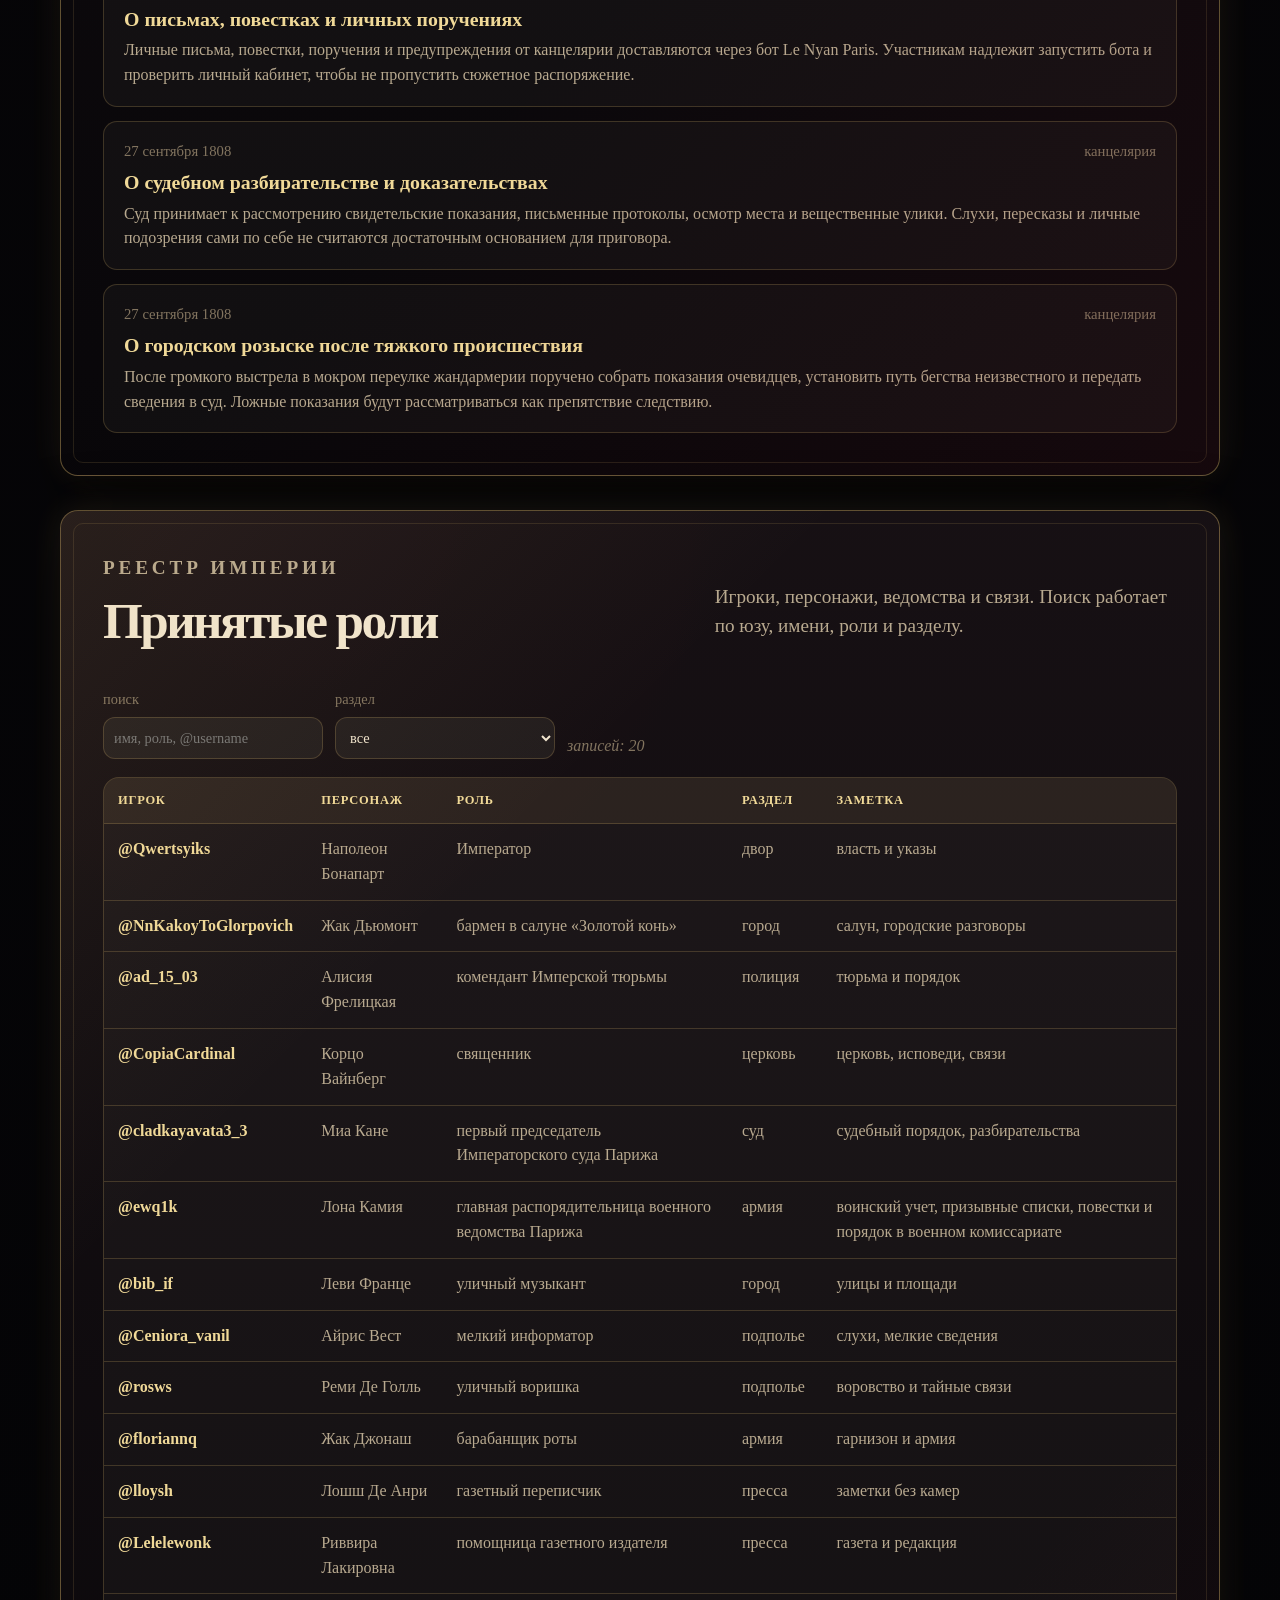
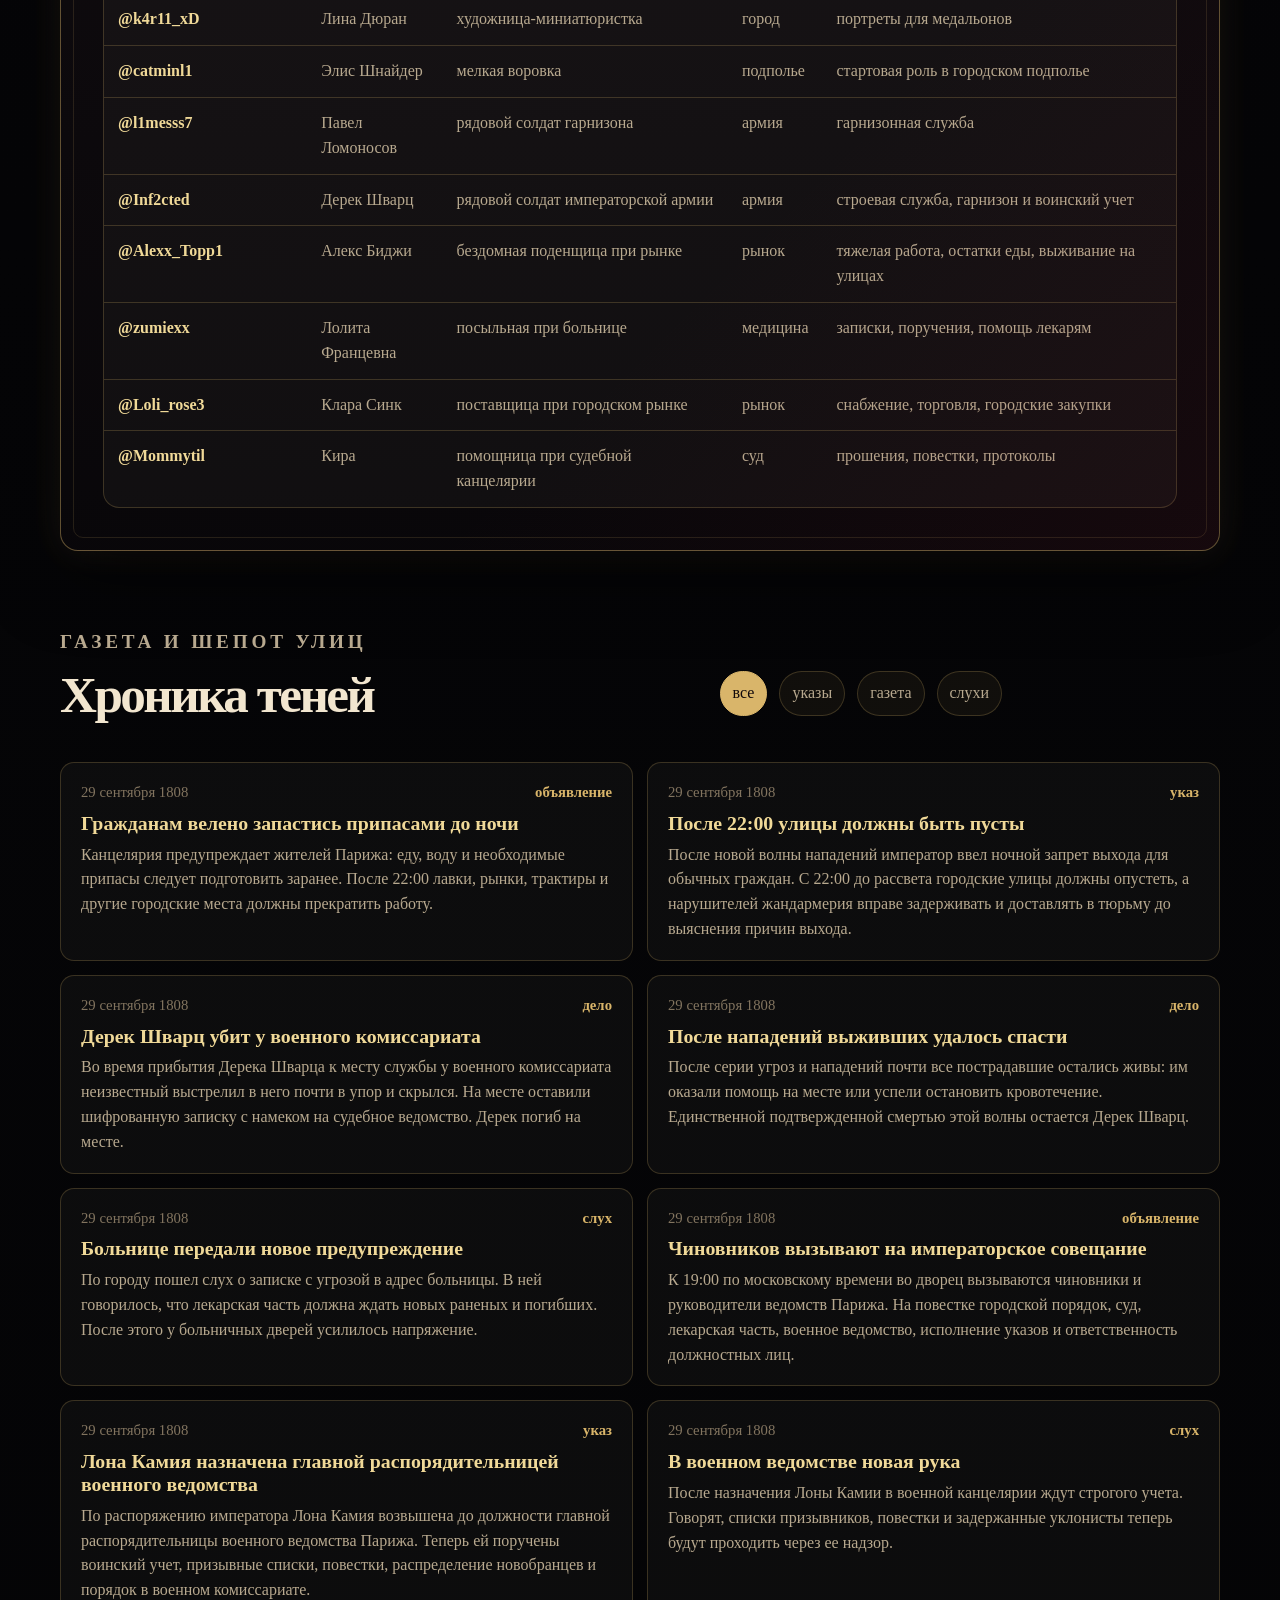
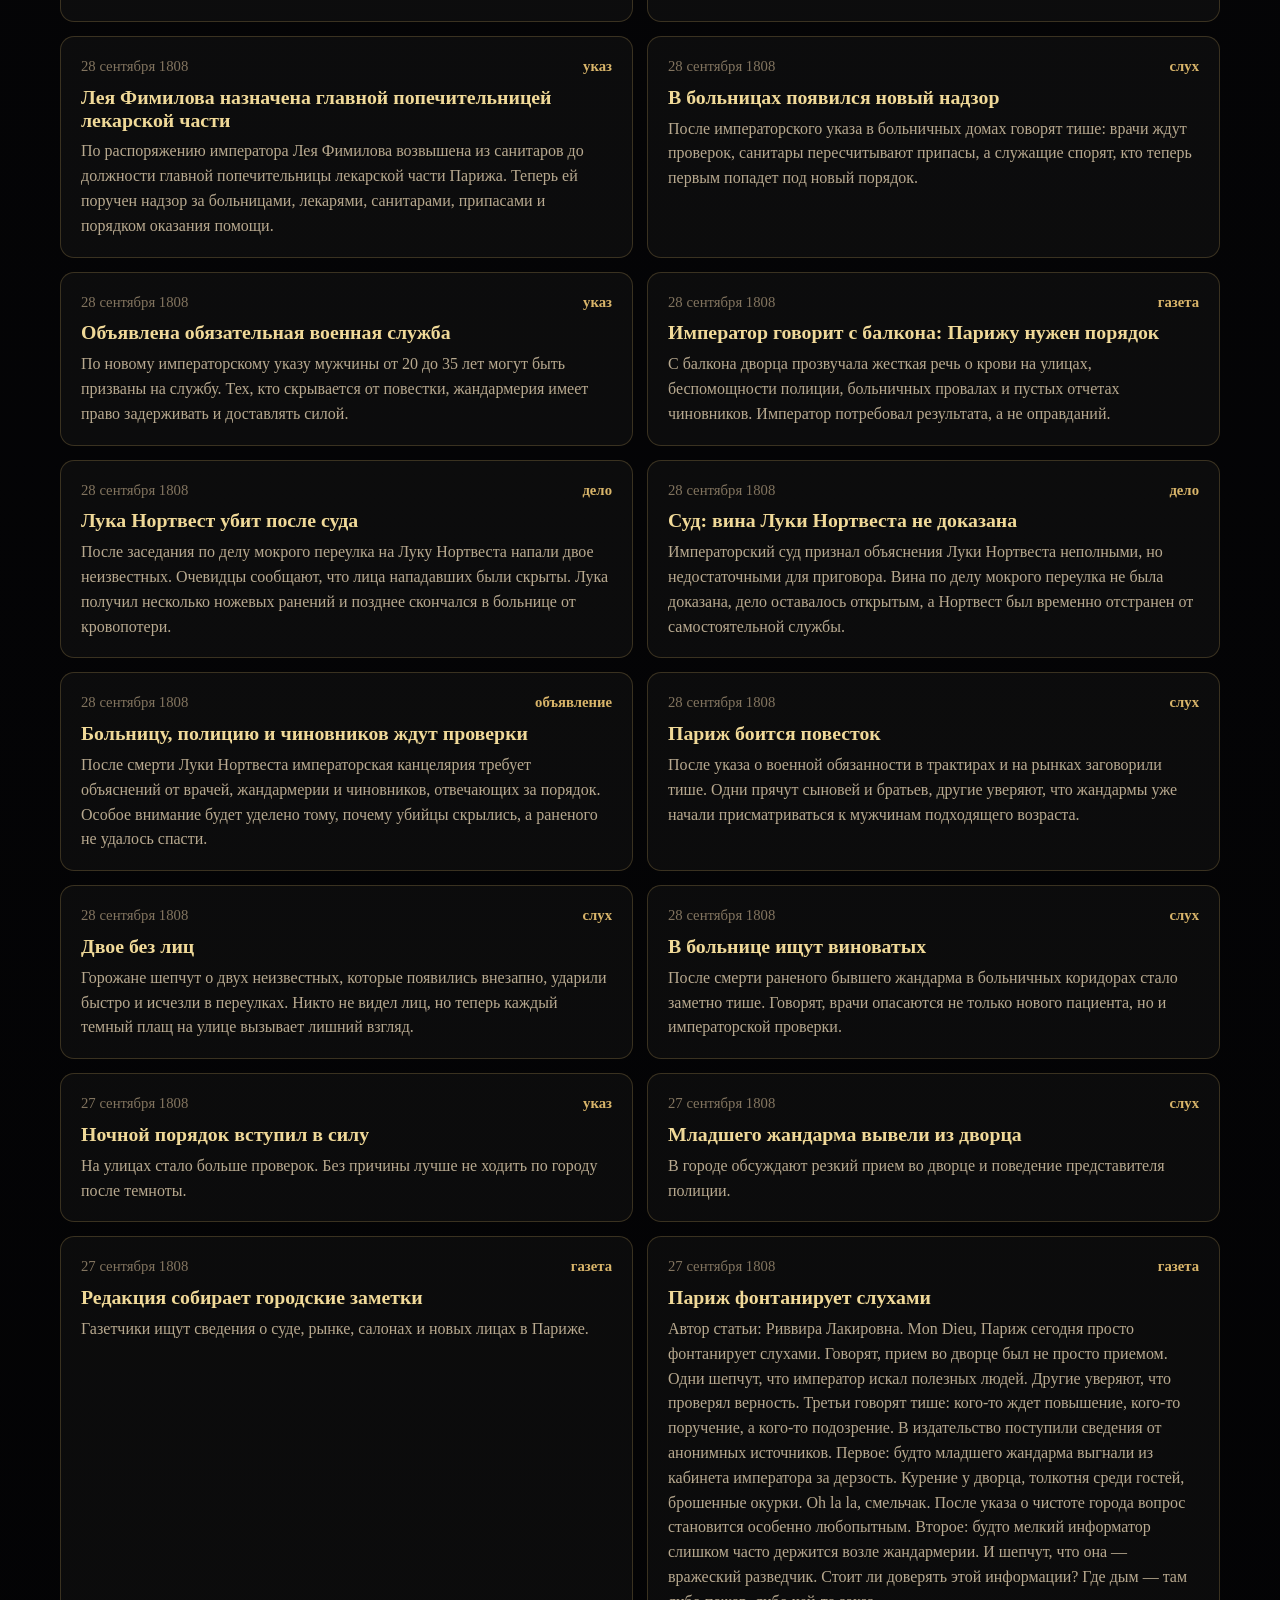
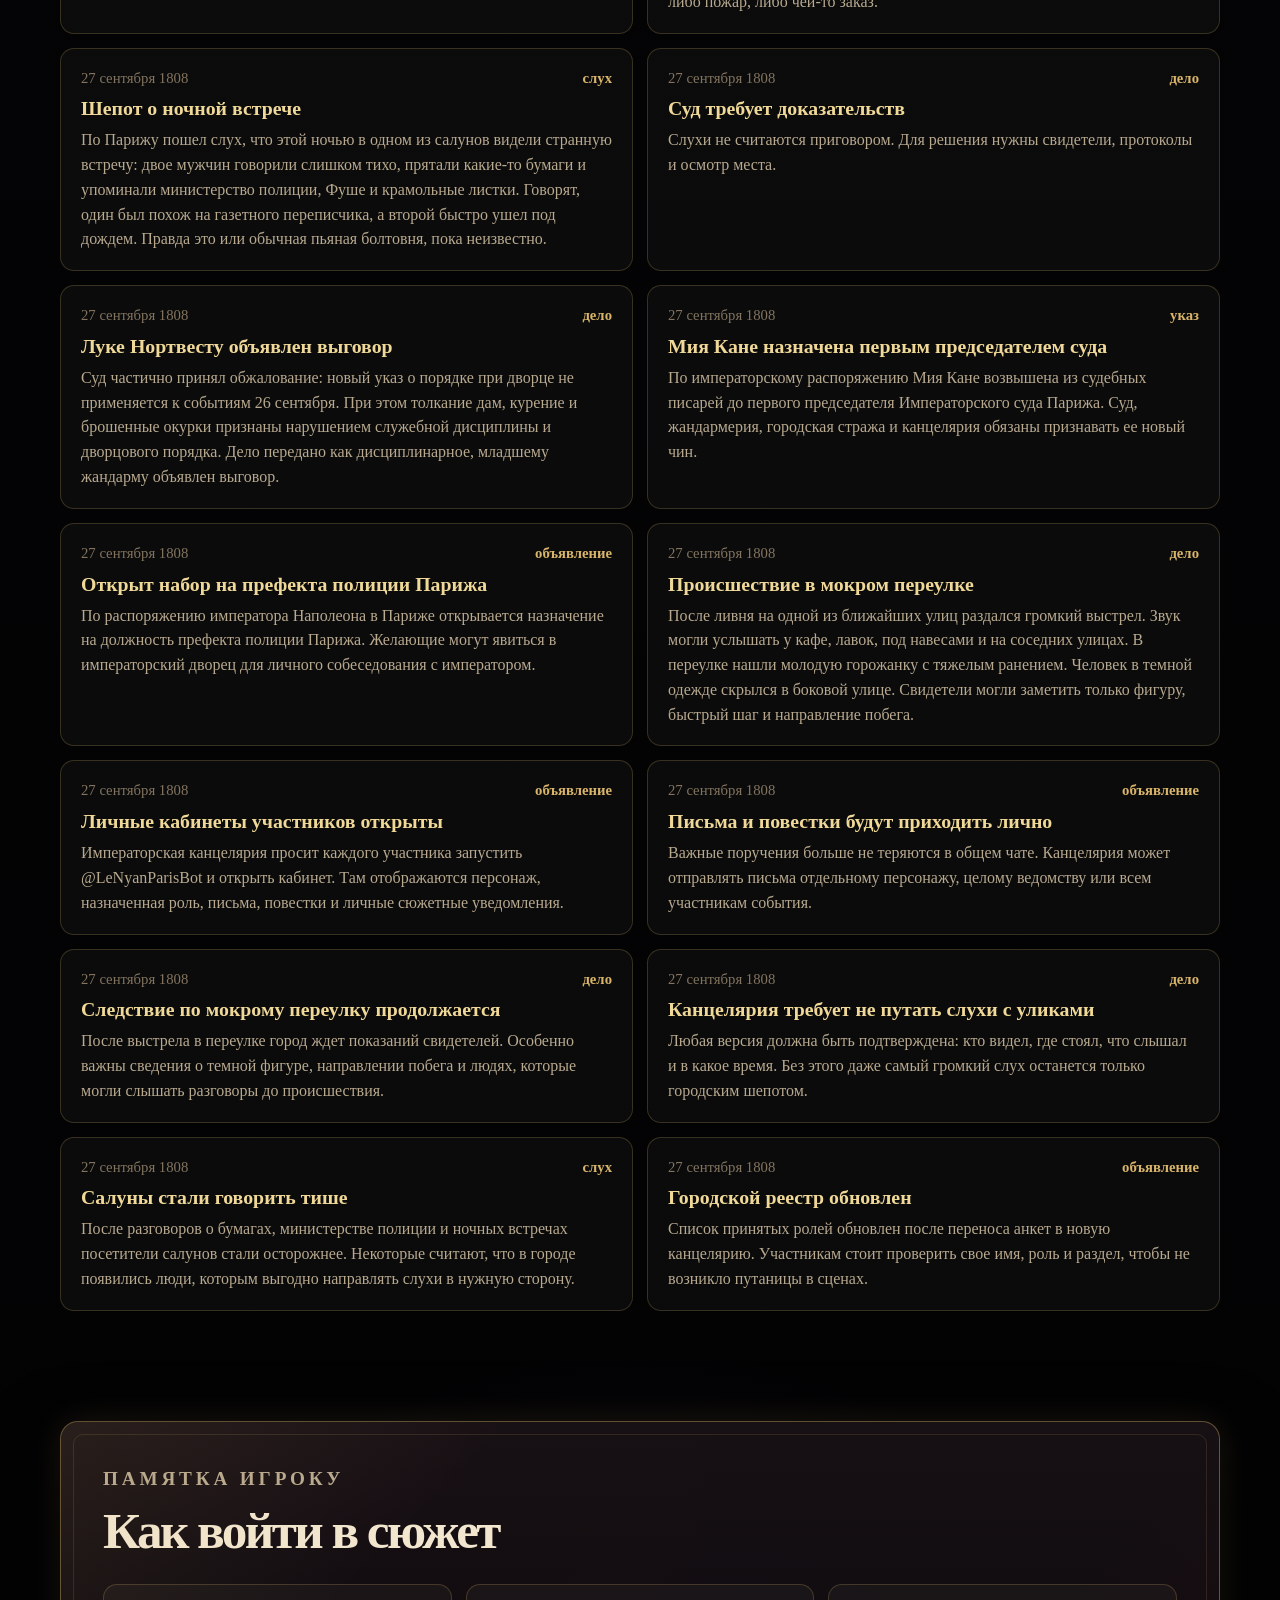
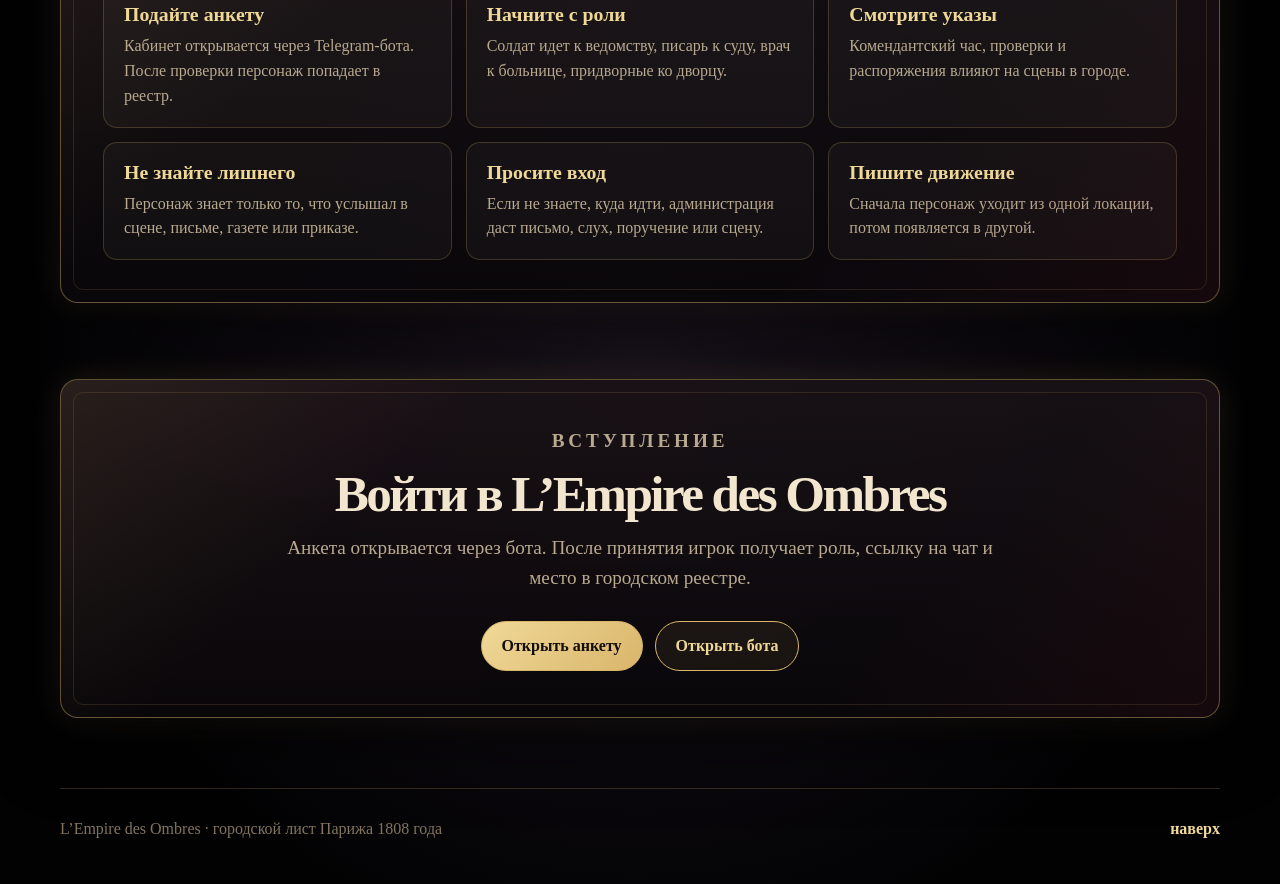
==== commit f28392ce: "Bust cache for Empire rebrand and registry fixes" ====
--- a/index.html
+++ b/index.html
@@ -11,7 +11,7 @@
   <meta property="og:type" content="website" />
   <meta property="og:image" content="./assets/preview.svg" />
   <link rel="icon" href="./assets/favicon.svg" type="image/svg+xml" />
-  <link rel="stylesheet" href="./styles.css?v=20261003-empire-1" />
+  <link rel="stylesheet" href="./styles.css?v=20261003-empire-2" />
 </head>
 <body>
   <div class="page-shell">
@@ -184,10 +184,10 @@
   </div>
 
   <script src="./script.js?v=20260927-12"></script>
-  <script src="./registry_patch.js?v=20260929-3"></script>
+  <script src="./registry_patch.js?v=20261003-empire-2"></script>
   <script src="./registry_sync.js?v=20260928-2"></script>
-  <script src="./name_patch.js?v=20260929-3"></script>
+  <script src="./name_patch.js?v=20261003-empire-2"></script>
   <script src="./marriage_patch.js?v=20260929-1"></script>
-  <script src="./inactive_exclusions_patch.js?v=20261001-restore-tvorog-1"></script>
+  <script src="./inactive_exclusions_patch.js?v=20261003-empire-2"></script>
 </body>
 </html>
--- a/styles.css
+++ b/styles.css
@@ -1,16 +1,23 @@
 :root {
-  --paper: #ead9ad;
-  --paper-light: #f6eccf;
-  --paper-dark: #c5ab72;
-  --ink: #26170f;
-  --ink-soft: #5f4634;
-  --red: #7a1f26;
-  --red-dark: #451014;
-  --blue: #263c5f;
-  --line: rgba(77, 51, 28, 0.24);
-  --line-strong: rgba(77, 51, 28, 0.44);
-  --shadow: 0 18px 40px rgba(42, 26, 12, 0.18);
-  --radius: 8px;
+  --bg: #050507;
+  --bg-soft: #0b090d;
+  --panel: rgba(18, 15, 18, 0.86);
+  --panel-strong: rgba(25, 19, 22, 0.94);
+  --paper: #171216;
+  --paper-light: #22191d;
+  --ink: #f2e6cf;
+  --ink-soft: #b8a98f;
+  --muted: #82745f;
+  --gold: #d9b56a;
+  --gold-soft: #f0d998;
+  --red: #8c1e2f;
+  --red-dark: #3d0b13;
+  --violet: #2d2033;
+  --line: rgba(217, 181, 106, 0.22);
+  --line-strong: rgba(217, 181, 106, 0.42);
+  --shadow: 0 24px 70px rgba(0, 0, 0, 0.55);
+  --glow: 0 0 34px rgba(217, 181, 106, 0.13);
+  --radius: 18px;
   --max: 1160px;
 }
 
@@ -27,11 +34,10 @@
   min-height: 100vh;
   color: var(--ink);
   background:
-    radial-gradient(circle at 20% 4%, rgba(255, 255, 255, 0.42), transparent 22rem),
-    linear-gradient(90deg, rgba(90, 61, 29, 0.05) 1px, transparent 1px),
-    linear-gradient(rgba(90, 61, 29, 0.04) 1px, transparent 1px),
-    #dfc993;
-  background-size: auto, 42px 42px, 42px 42px, auto;
+    radial-gradient(circle at 18% 8%, rgba(140, 30, 47, 0.34), transparent 29rem),
+    radial-gradient(circle at 88% 4%, rgba(217, 181, 106, 0.15), transparent 27rem),
+    radial-gradient(circle at 50% 95%, rgba(45, 32, 51, 0.54), transparent 38rem),
+    linear-gradient(180deg, #09070a 0%, #050507 48%, #020203 100%);
   font-family: Georgia, "Times New Roman", serif;
   line-height: 1.55;
 }
@@ -42,8 +48,10 @@
   inset: 0;
   pointer-events: none;
   background:
-    linear-gradient(90deg, rgba(88, 56, 24, 0.1), transparent 12%, transparent 88%, rgba(88, 56, 24, 0.12)),
-    radial-gradient(circle at center, transparent 54%, rgba(78, 46, 18, 0.18));
+    linear-gradient(90deg, rgba(0, 0, 0, 0.75), transparent 15%, transparent 85%, rgba(0, 0, 0, 0.75)),
+    repeating-linear-gradient(90deg, rgba(217, 181, 106, 0.025), rgba(217, 181, 106, 0.025) 1px, transparent 1px, transparent 74px),
+    repeating-linear-gradient(0deg, rgba(217, 181, 106, 0.018), rgba(217, 181, 106, 0.018) 1px, transparent 1px, transparent 74px);
+  mix-blend-mode: screen;
 }
 
 body::after {
@@ -51,10 +59,10 @@
   position: fixed;
   inset: 0;
   pointer-events: none;
-  opacity: 0.25;
+  opacity: 0.22;
   background-image:
-    repeating-linear-gradient(0deg, rgba(56, 38, 20, 0.08), rgba(56, 38, 20, 0.08) 1px, transparent 1px, transparent 4px);
-  mix-blend-mode: multiply;
+    repeating-linear-gradient(0deg, rgba(255,255,255,0.05), rgba(255,255,255,0.05) 1px, transparent 1px, transparent 4px);
+  mix-blend-mode: overlay;
 }
 
 a {
@@ -83,17 +91,19 @@
 .site-header {
   width: min(calc(100% - 28px), var(--max));
   margin: 16px auto 0;
-  padding: 11px 14px;
+  padding: 12px 14px;
   display: flex;
   align-items: center;
   justify-content: space-between;
   gap: 18px;
-  border: 1px solid var(--line-strong);
-  background: rgba(246, 236, 207, 0.88);
+  border: 1px solid var(--line);
+  background: rgba(8, 7, 9, 0.82);
+  backdrop-filter: blur(18px);
   position: sticky;
   top: 12px;
   z-index: 20;
-  box-shadow: 0 8px 22px rgba(70, 42, 16, 0.14);
+  box-shadow: var(--shadow);
+  border-radius: 999px;
 }
 
 .brand {
@@ -101,24 +111,28 @@
   align-items: center;
   gap: 10px;
   min-width: max-content;
-  color: var(--red-dark);
+  color: var(--gold-soft);
 }
 
 .brand-mark {
-  width: 34px;
-  height: 34px;
+  width: 36px;
+  height: 36px;
   display: grid;
   place-items: center;
-  border: 1px solid var(--red);
-  color: var(--red-dark);
-  background: var(--paper);
-  font-weight: 700;
+  border: 1px solid var(--gold);
+  color: var(--gold-soft);
+  background:
+    radial-gradient(circle at 35% 20%, rgba(240, 217, 152, 0.24), transparent 42%),
+    linear-gradient(135deg, #240911, #0b080b);
+  font-weight: 700;
+  border-radius: 50%;
+  box-shadow: 0 0 24px rgba(217, 181, 106, 0.22);
 }
 
 .brand-text {
-  letter-spacing: 0.08em;
+  letter-spacing: 0.12em;
   text-transform: uppercase;
-  font-size: 0.95rem;
+  font-size: 0.86rem;
 }
 
 .nav {
@@ -126,18 +140,20 @@
   align-items: center;
   gap: 4px;
   color: var(--ink-soft);
-  font-size: 0.95rem;
+  font-size: 0.94rem;
 }
 
 .nav a {
   padding: 8px 10px;
-  border-bottom: 1px solid transparent;
+  border: 1px solid transparent;
+  border-radius: 999px;
 }
 
 .nav a:hover,
 .nav a:focus-visible {
-  color: var(--red-dark);
-  border-bottom-color: var(--red);
+  color: var(--gold-soft);
+  border-color: rgba(217, 181, 106, 0.26);
+  background: rgba(217, 181, 106, 0.07);
   outline: none;
 }
 
@@ -150,7 +166,7 @@
 .hero {
   min-height: calc(100vh - 72px);
   display: grid;
-  grid-template-columns: minmax(0, 0.95fr) minmax(320px, 0.78fr);
+  grid-template-columns: minmax(0, 0.96fr) minmax(320px, 0.78fr);
   align-items: center;
   gap: 44px;
   padding-top: 54px;
@@ -158,34 +174,35 @@
 
 .eyebrow {
   margin-bottom: 12px;
-  color: var(--red);
+  color: var(--gold);
   font-size: 0.78rem;
   font-weight: 700;
-  letter-spacing: 0.18em;
+  letter-spacing: 0.2em;
   text-transform: uppercase;
 }
 
 h1 {
   margin-bottom: 22px;
-  color: var(--red-dark);
-  font-size: clamp(3.6rem, 9vw, 8.4rem);
-  line-height: 0.88;
-  letter-spacing: -0.055em;
-  font-weight: 700;
+  color: var(--ink);
+  font-size: clamp(3rem, 8vw, 7.7rem);
+  line-height: 0.9;
+  letter-spacing: -0.075em;
+  font-weight: 700;
+  text-shadow: 0 0 36px rgba(217, 181, 106, 0.18), 0 14px 42px rgba(0, 0, 0, 0.78);
 }
 
 h2 {
   margin-bottom: 14px;
-  color: var(--red-dark);
+  color: var(--ink);
   font-size: clamp(2rem, 4vw, 3.6rem);
   line-height: 1;
-  letter-spacing: -0.035em;
+  letter-spacing: -0.05em;
 }
 
 h3 {
   margin-bottom: 8px;
-  color: var(--red-dark);
-  font-size: 1.25rem;
+  color: var(--gold-soft);
+  font-size: 1.24rem;
   line-height: 1.15;
 }
 
@@ -211,7 +228,8 @@
 
 .button,
 .quick-button,
-.chip {
+.chip,
+.filter-buttons button {
   cursor: pointer;
 }
 
@@ -219,27 +237,29 @@
   display: inline-flex;
   align-items: center;
   justify-content: center;
-  min-height: 45px;
-  padding: 12px 18px;
-  border: 1px solid var(--red-dark);
-  font-weight: 700;
-  transition: transform 0.16s ease, background 0.16s ease;
+  min-height: 46px;
+  padding: 12px 20px;
+  border: 1px solid var(--gold);
+  font-weight: 700;
+  border-radius: 999px;
+  transition: transform 0.16s ease, background 0.16s ease, box-shadow 0.16s ease;
 }
 
 .button:hover,
 .button:focus-visible {
   transform: translateY(-1px);
   outline: none;
+  box-shadow: 0 0 28px rgba(217, 181, 106, 0.18);
 }
 
 .button-primary {
-  color: var(--paper-light);
-  background: var(--red-dark);
+  color: #120c0d;
+  background: linear-gradient(135deg, var(--gold-soft), var(--gold));
 }
 
 .button-ghost {
-  color: var(--red-dark);
-  background: rgba(246, 236, 207, 0.65);
+  color: var(--gold-soft);
+  background: rgba(217, 181, 106, 0.07);
 }
 
 .notice-board,
@@ -248,17 +268,14 @@
 .gazette-section,
 .newcomer-section,
 .join-card {
+  position: relative;
   border: 1px solid var(--line-strong);
   background:
-    linear-gradient(rgba(246, 236, 207, 0.88), rgba(235, 218, 174, 0.9)),
-    repeating-linear-gradient(0deg, rgba(75, 48, 22, 0.045), rgba(75, 48, 22, 0.045) 1px, transparent 1px, transparent 6px);
-  box-shadow: var(--shadow);
-}
-
-.notice-board {
-  position: relative;
-  padding: 34px 30px 30px;
-  transform: rotate(0.35deg);
+    linear-gradient(180deg, rgba(25, 18, 22, 0.9), rgba(9, 7, 10, 0.94)),
+    radial-gradient(circle at 20% 0%, rgba(140, 30, 47, 0.16), transparent 34rem);
+  box-shadow: var(--shadow), var(--glow);
+  border-radius: var(--radius);
+  overflow: hidden;
 }
 
 .notice-board::before,
@@ -270,41 +287,59 @@
   content: "";
   position: absolute;
   inset: 12px;
-  border: 1px solid rgba(69, 16, 20, 0.18);
+  border: 1px solid rgba(217, 181, 106, 0.14);
   pointer-events: none;
-}
-
-.notice-board,
-.paper-section,
-.registry-section,
-.gazette-section,
-.newcomer-section,
-.join-card {
-  position: relative;
+  border-radius: calc(var(--radius) - 8px);
+}
+
+.notice-board::after,
+.paper-section::after,
+.registry-section::after,
+.gazette-section::after,
+.newcomer-section::after,
+.join-card::after {
+  content: "";
+  position: absolute;
+  inset: 0;
+  pointer-events: none;
+  background: linear-gradient(135deg, rgba(217, 181, 106, 0.09), transparent 28%, transparent 72%, rgba(140, 30, 47, 0.1));
+}
+
+.notice-board {
+  padding: 34px 30px 30px;
 }
 
 .board-pin {
-  width: 16px;
-  height: 16px;
-  margin: -8px auto 20px;
+  width: 44px;
+  height: 44px;
+  margin: -4px auto 18px;
   border-radius: 50%;
-  background: var(--red);
-  box-shadow: 0 2px 0 rgba(0, 0, 0, 0.18);
+  display: grid;
+  place-items: center;
+  background: radial-gradient(circle at 35% 22%, var(--gold-soft), var(--gold) 48%, var(--red-dark));
+  box-shadow: 0 0 34px rgba(217, 181, 106, 0.2);
+}
+
+.board-pin::before {
+  content: "O";
+  color: #13090c;
+  font-weight: 700;
+  font-size: 1.2rem;
 }
 
 .notice-date {
   margin-bottom: 10px;
-  color: var(--ink-soft);
+  color: var(--muted);
   font-style: italic;
 }
 
 .notice-board h2 {
-  border-top: 2px solid var(--red-dark);
-  border-bottom: 1px solid var(--line-strong);
+  border-top: 1px solid var(--line-strong);
+  border-bottom: 1px solid var(--line);
   padding: 12px 0;
   text-align: center;
   text-transform: uppercase;
-  letter-spacing: 0.04em;
+  letter-spacing: 0.06em;
 }
 
 .quick-actions {
@@ -315,22 +350,23 @@
 }
 
 .quick-button {
-  min-height: 70px;
+  min-height: 72px;
   padding: 12px 14px;
   display: flex;
   flex-direction: column;
   justify-content: center;
   gap: 6px;
-  border: 1px solid var(--line-strong);
-  background: rgba(255, 250, 232, 0.56);
-  color: var(--red-dark);
+  border: 1px solid var(--line);
+  background: rgba(217, 181, 106, 0.055);
+  color: var(--gold-soft);
   font-weight: 700;
   text-transform: uppercase;
-  letter-spacing: 0.03em;
+  letter-spacing: 0.04em;
+  border-radius: 14px;
 }
 
 .quick-button span {
-  color: var(--ink-soft);
+  color: var(--muted);
   font-size: 0.78rem;
   font-weight: 400;
 }
@@ -355,17 +391,23 @@
 }
 
 .doc-list,
-.news-list {
+.news-list,
+.news-grid {
   display: grid;
   gap: 14px;
+}
+
+.news-grid {
+  grid-template-columns: repeat(2, minmax(0, 1fr));
 }
 
 .doc-item,
 .news-item,
 .newcomer-grid article {
   border: 1px solid var(--line);
-  background: rgba(255, 250, 232, 0.46);
+  background: rgba(255, 246, 221, 0.035);
   padding: 18px 20px;
+  border-radius: 14px;
 }
 
 .doc-item header,
@@ -374,13 +416,8 @@
   justify-content: space-between;
   gap: 16px;
   margin-bottom: 8px;
-  color: var(--ink-soft);
+  color: var(--muted);
   font-size: 0.92rem;
-}
-
-.doc-item h3,
-.news-item h3 {
-  margin-bottom: 6px;
 }
 
 .doc-item p,
@@ -391,7 +428,8 @@
 }
 
 .registry-toolbar,
-.gazette-toolbar {
+.gazette-toolbar,
+.filter-buttons {
   display: flex;
   flex-wrap: wrap;
   gap: 12px;
@@ -402,7 +440,7 @@
 .field {
   display: grid;
   gap: 6px;
-  color: var(--ink-soft);
+  color: var(--muted);
   font-size: 0.9rem;
 }
 
@@ -410,35 +448,45 @@
 .field select {
   min-height: 42px;
   min-width: 220px;
-  border: 1px solid var(--line-strong);
-  background: rgba(255, 250, 232, 0.7);
+  border: 1px solid var(--line);
+  background: rgba(255, 246, 221, 0.06);
   color: var(--ink);
   padding: 8px 10px;
+  border-radius: 12px;
+}
+
+.field select option {
+  color: #120c0d;
 }
 
 .field input:focus,
 .field select:focus {
-  outline: 2px solid rgba(122, 31, 38, 0.2);
-}
-
+  outline: 2px solid rgba(217, 181, 106, 0.2);
+}
+
+.counter,
 .registry-count {
-  margin-bottom: 10px;
-  color: var(--ink-soft);
+  color: var(--muted);
   font-style: italic;
 }
 
+.table-wrap,
 .role-table-wrap {
   overflow-x: auto;
-  border: 1px solid var(--line-strong);
-  background: rgba(255, 250, 232, 0.42);
-}
-
+  border: 1px solid var(--line);
+  background: rgba(255, 246, 221, 0.035);
+  border-radius: 16px;
+}
+
+table,
 .role-table {
   width: 100%;
   border-collapse: collapse;
   min-width: 820px;
 }
 
+th,
+td,
 .role-table th,
 .role-table td {
   padding: 13px 14px;
@@ -447,49 +495,55 @@
   vertical-align: top;
 }
 
+th,
 .role-table th {
-  color: var(--red-dark);
-  background: rgba(122, 31, 38, 0.08);
+  color: var(--gold-soft);
+  background: rgba(217, 181, 106, 0.08);
   text-transform: uppercase;
   letter-spacing: 0.06em;
   font-size: 0.78rem;
 }
 
+td,
 .role-table td {
   color: var(--ink-soft);
 }
 
+tr:last-child td,
 .role-table tr:last-child td {
   border-bottom: 0;
 }
 
 .user-tag {
   display: inline-block;
-  color: var(--red-dark);
-  font-weight: 700;
-}
-
+  color: var(--gold-soft);
+  font-weight: 700;
+}
+
+.filter-buttons button,
 .chip {
-  border: 1px solid var(--line-strong);
-  background: rgba(255, 250, 232, 0.55);
+  border: 1px solid var(--line);
+  background: rgba(217, 181, 106, 0.06);
   color: var(--ink-soft);
   padding: 9px 12px;
-}
-
+  border-radius: 999px;
+}
+
+.filter-buttons button.is-active,
 .chip.is-active {
-  color: var(--paper-light);
-  background: var(--red-dark);
-  border-color: var(--red-dark);
+  color: #10090b;
+  background: var(--gold);
+  border-color: var(--gold);
 }
 
 .news-meta {
-  color: var(--red);
+  color: var(--gold);
   font-weight: 700;
 }
 
 .newcomer-grid {
   display: grid;
-  grid-template-columns: repeat(4, 1fr);
+  grid-template-columns: repeat(3, 1fr);
   gap: 14px;
 }
 
@@ -513,8 +567,8 @@
   display: flex;
   justify-content: space-between;
   gap: 16px;
-  border-top: 1px solid var(--line-strong);
-  color: var(--ink-soft);
+  border-top: 1px solid var(--line);
+  color: var(--muted);
 }
 
 .site-footer p {
@@ -522,7 +576,7 @@
 }
 
 .site-footer a {
-  color: var(--red-dark);
+  color: var(--gold-soft);
   font-weight: 700;
 }
 
@@ -543,7 +597,8 @@
     grid-template-columns: 1fr;
   }
 
-  .newcomer-grid {
+  .newcomer-grid,
+  .news-grid {
     grid-template-columns: repeat(2, 1fr);
   }
 }
@@ -552,6 +607,7 @@
   .site-header {
     align-items: flex-start;
     flex-direction: column;
+    border-radius: 22px;
   }
 
   .nav {
@@ -574,14 +630,17 @@
   .paper-section,
   .registry-section,
   .gazette-section,
-  .newcomer-section,
-  .join-card,
+  .newcomer-section {
+    padding: 26px 18px;
+  }
+
   .notice-board {
-    padding: 28px 18px;
+    padding: 28px 20px 24px;
   }
 
   .quick-actions,
-  .newcomer-grid {
+  .newcomer-grid,
+  .news-grid {
     grid-template-columns: 1fr;
   }
 
@@ -592,17 +651,7 @@
     min-width: 0;
   }
 
-  .site-footer {
-    flex-direction: column;
-  }
-}
-
-@media (prefers-reduced-motion: reduce) {
-  *,
-  *::before,
-  *::after {
-    scroll-behavior: auto !important;
-    transition-duration: 0.001ms !important;
-    animation-duration: 0.001ms !important;
-  }
-}
+  h1 {
+    font-size: clamp(2.7rem, 17vw, 4.8rem);
+  }
+}
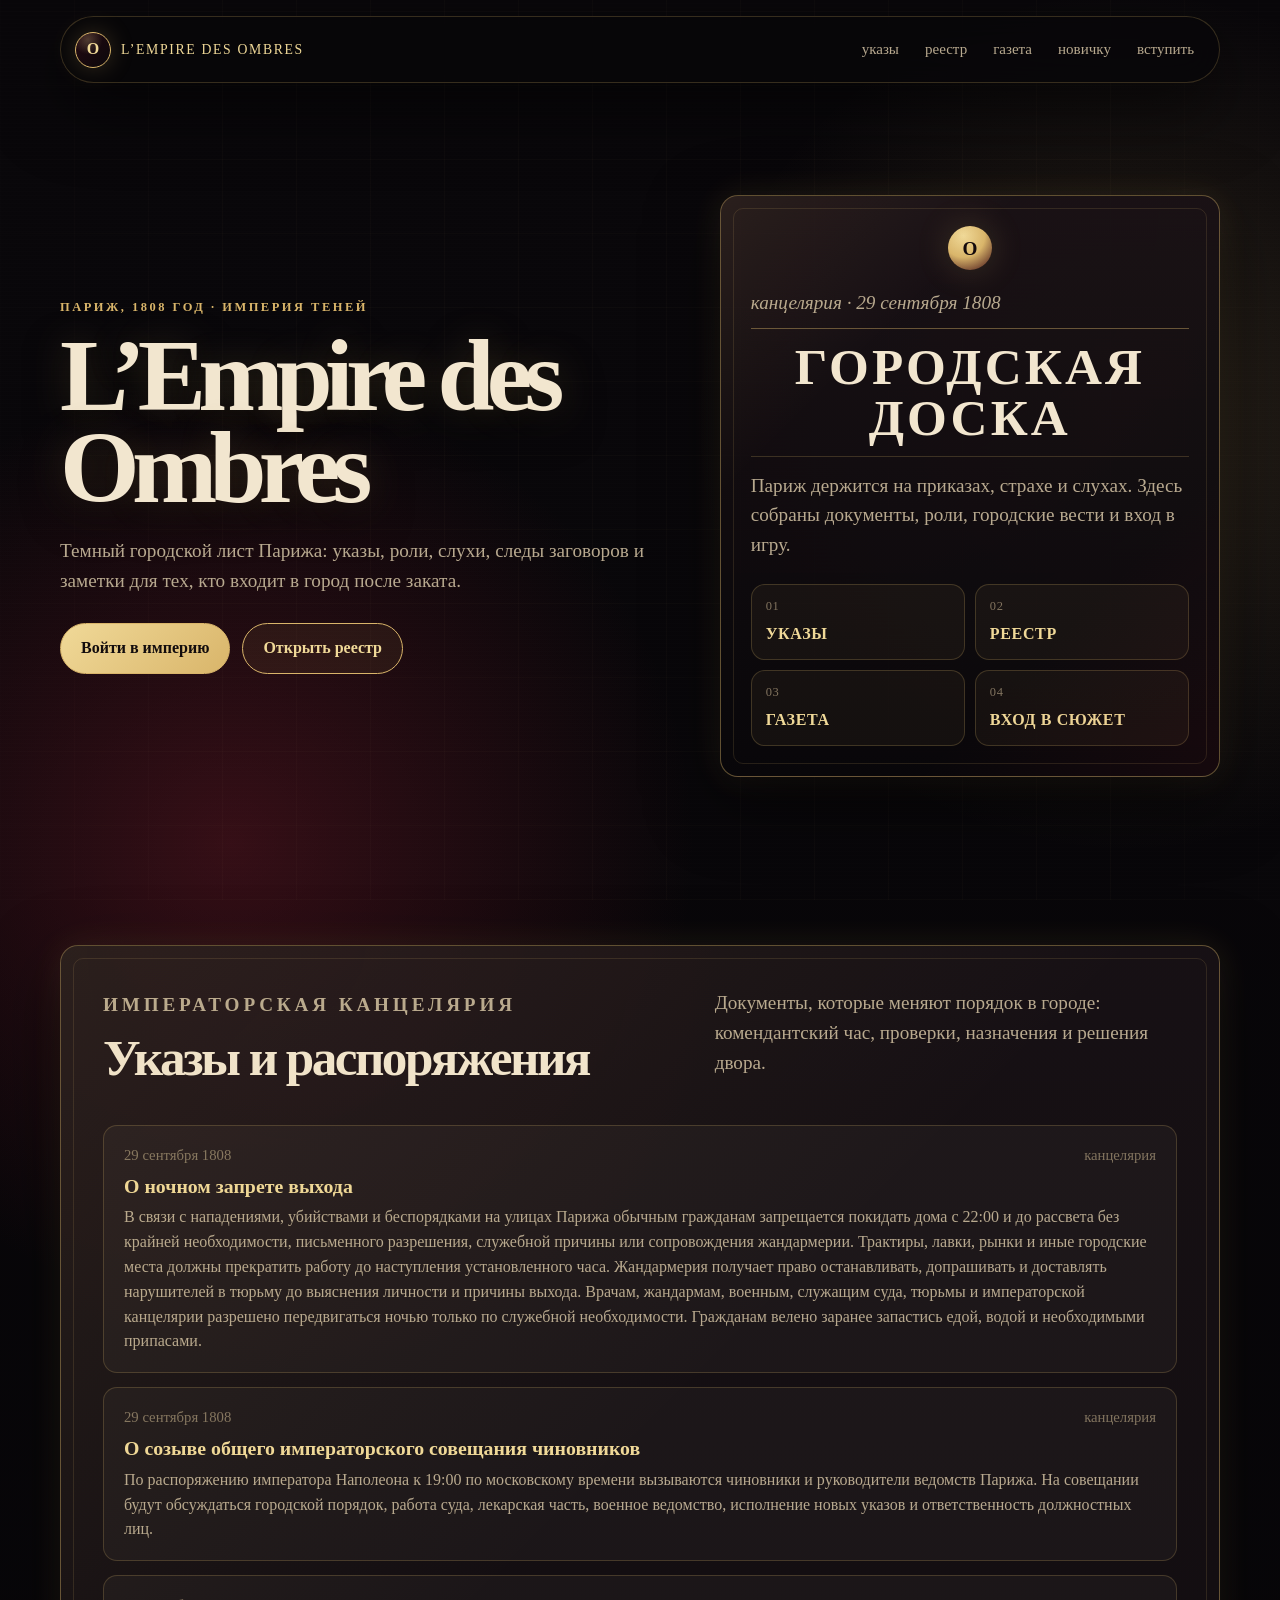
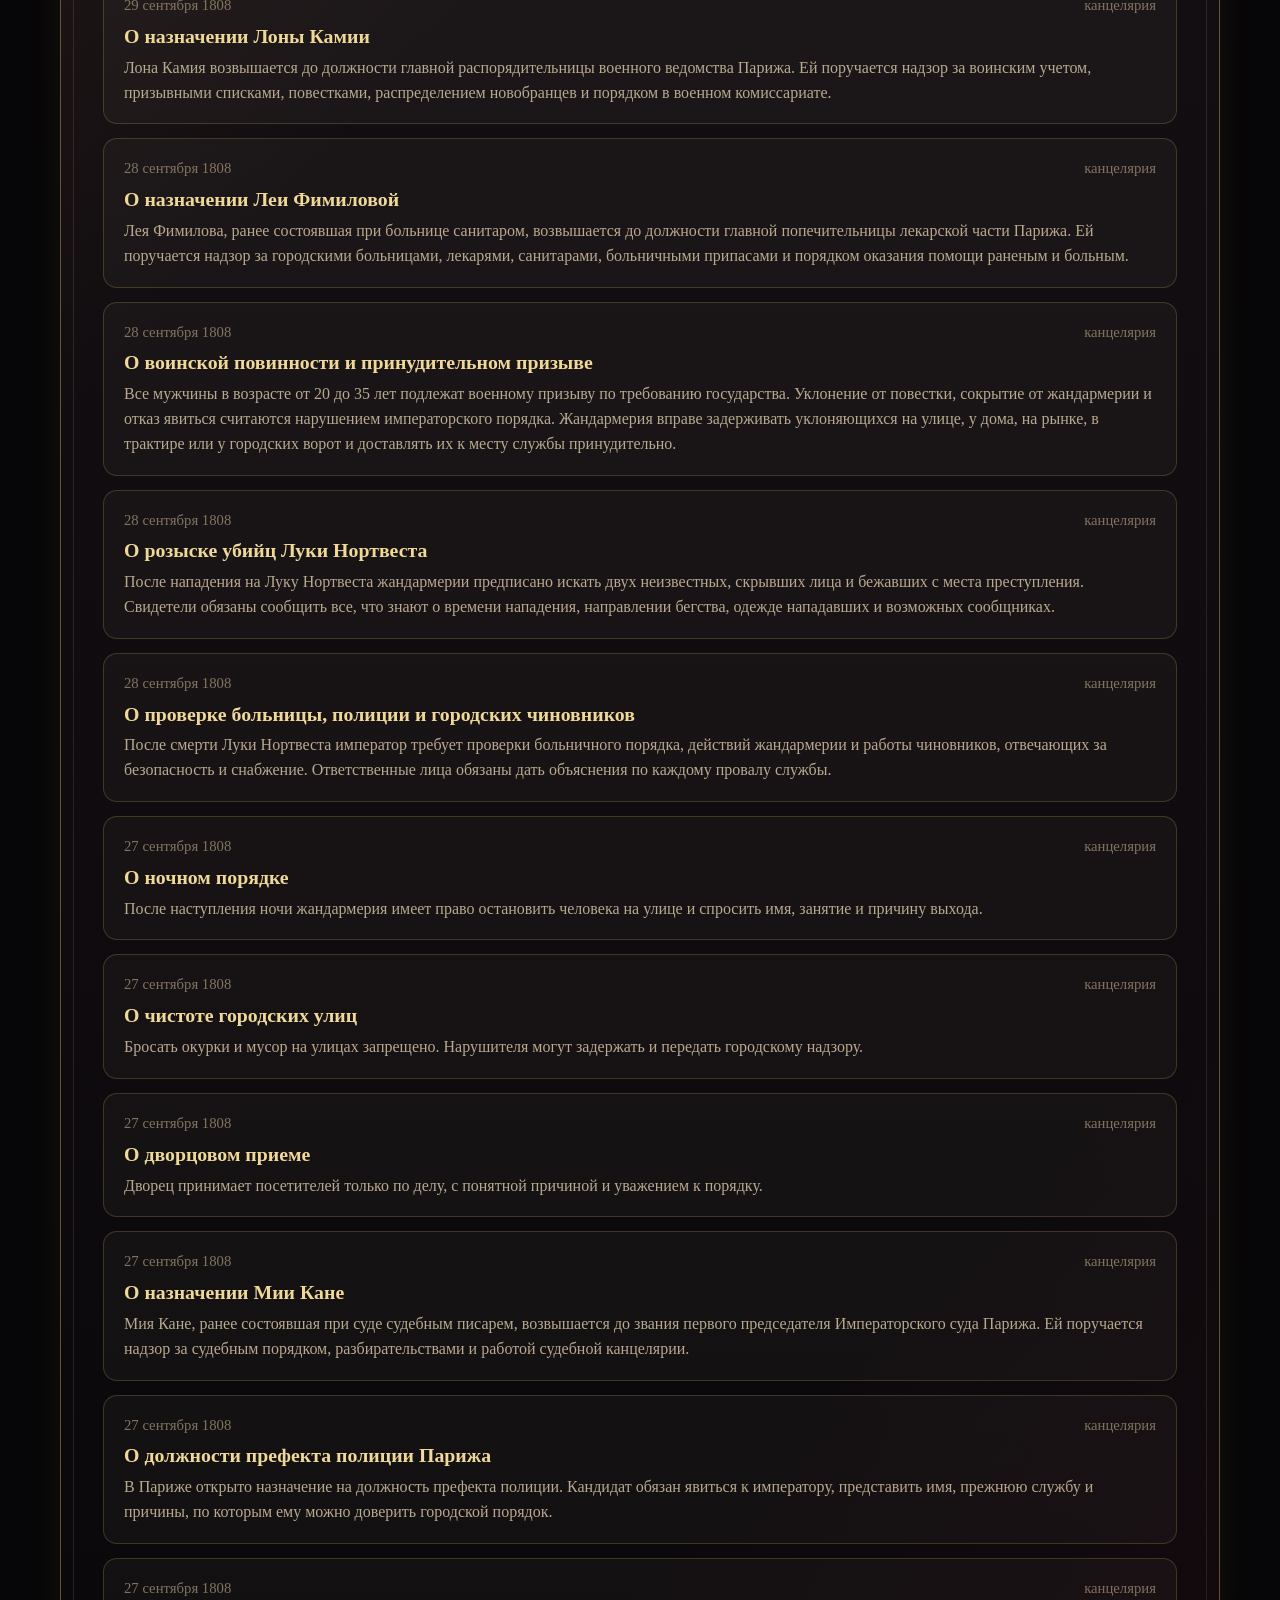
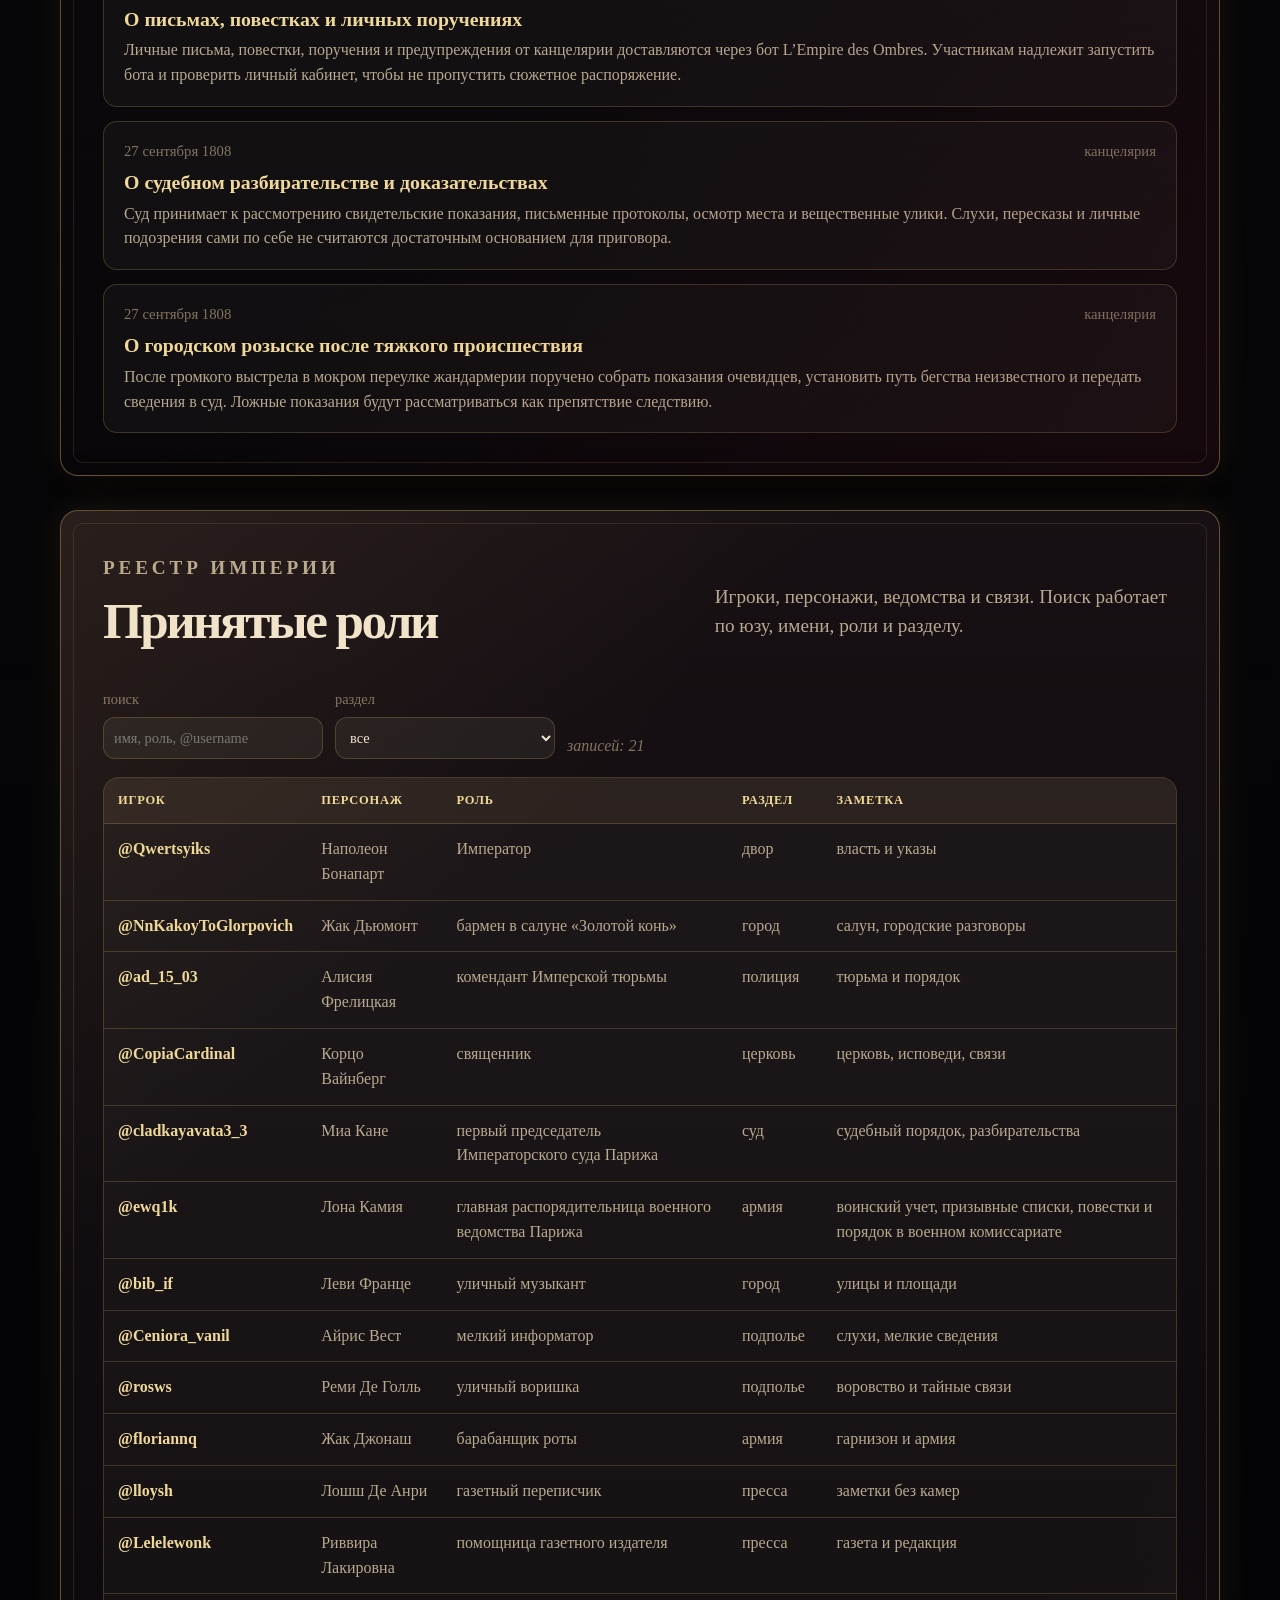
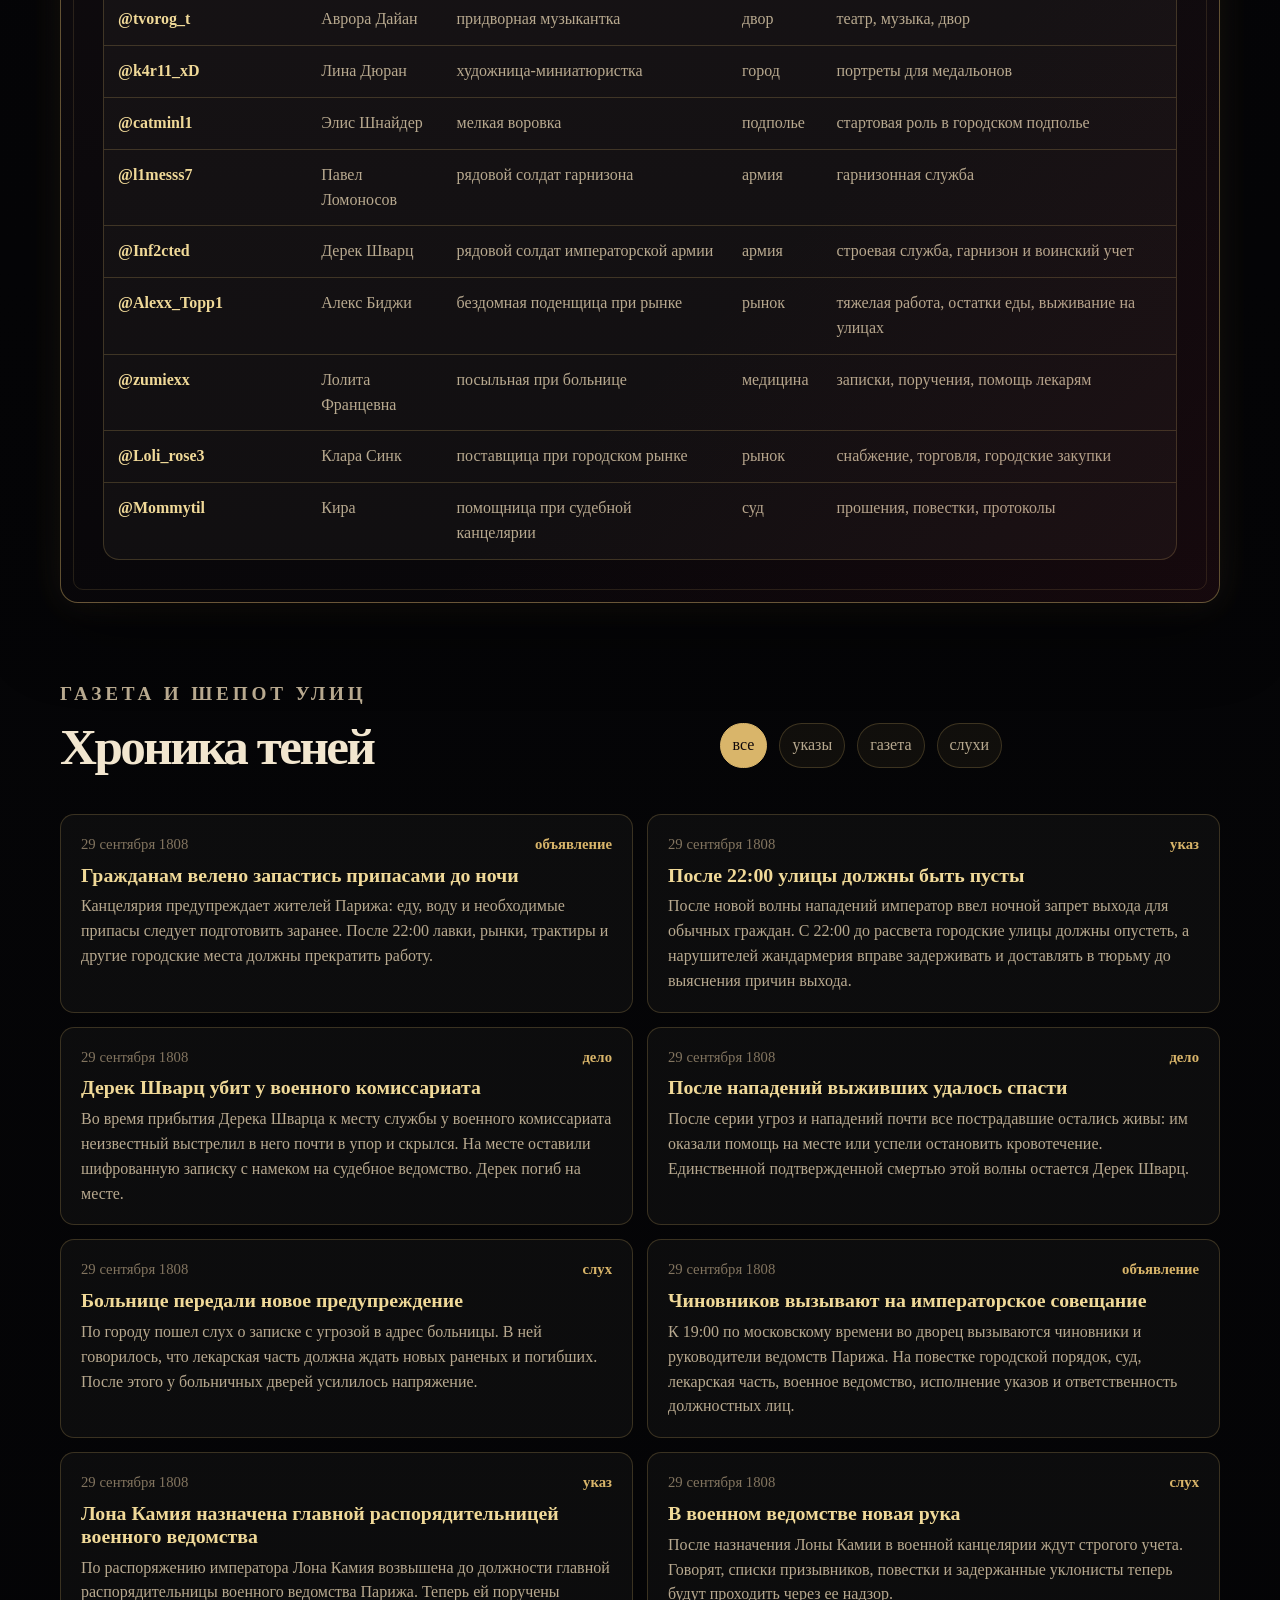
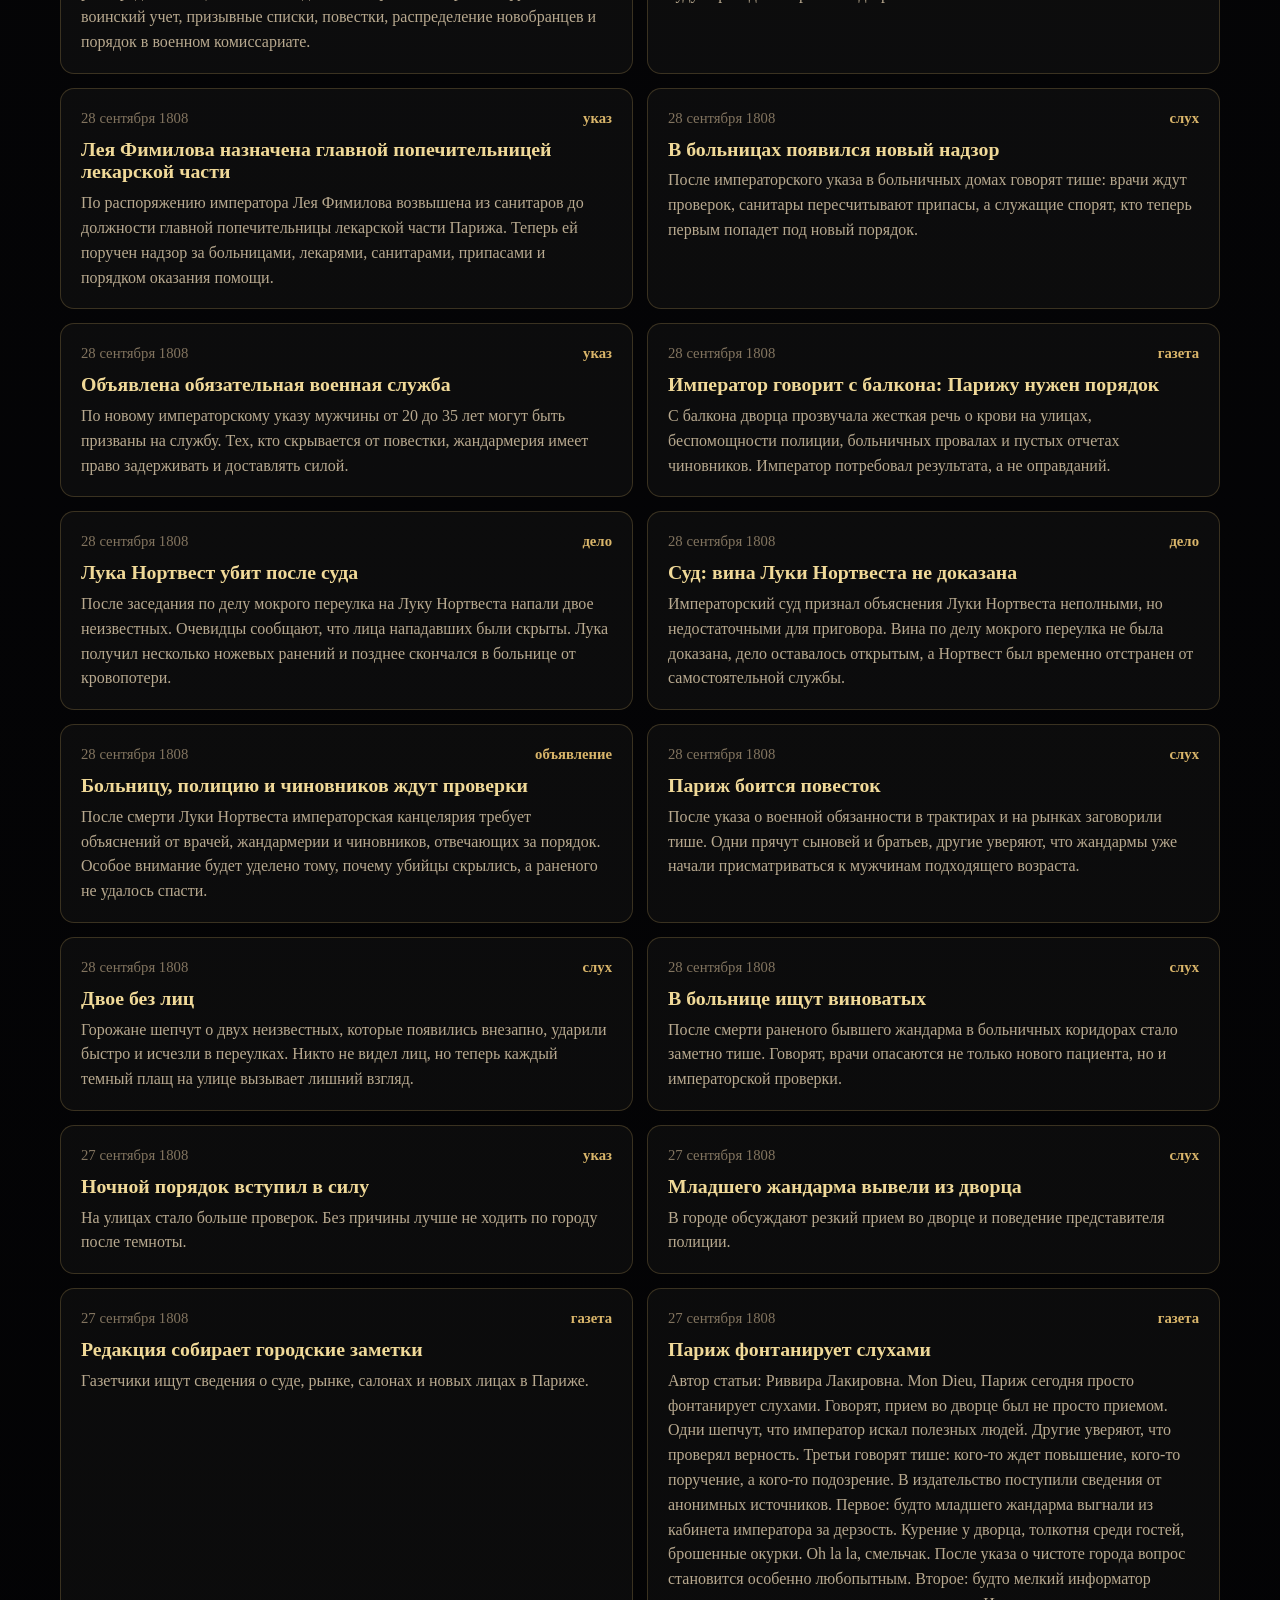
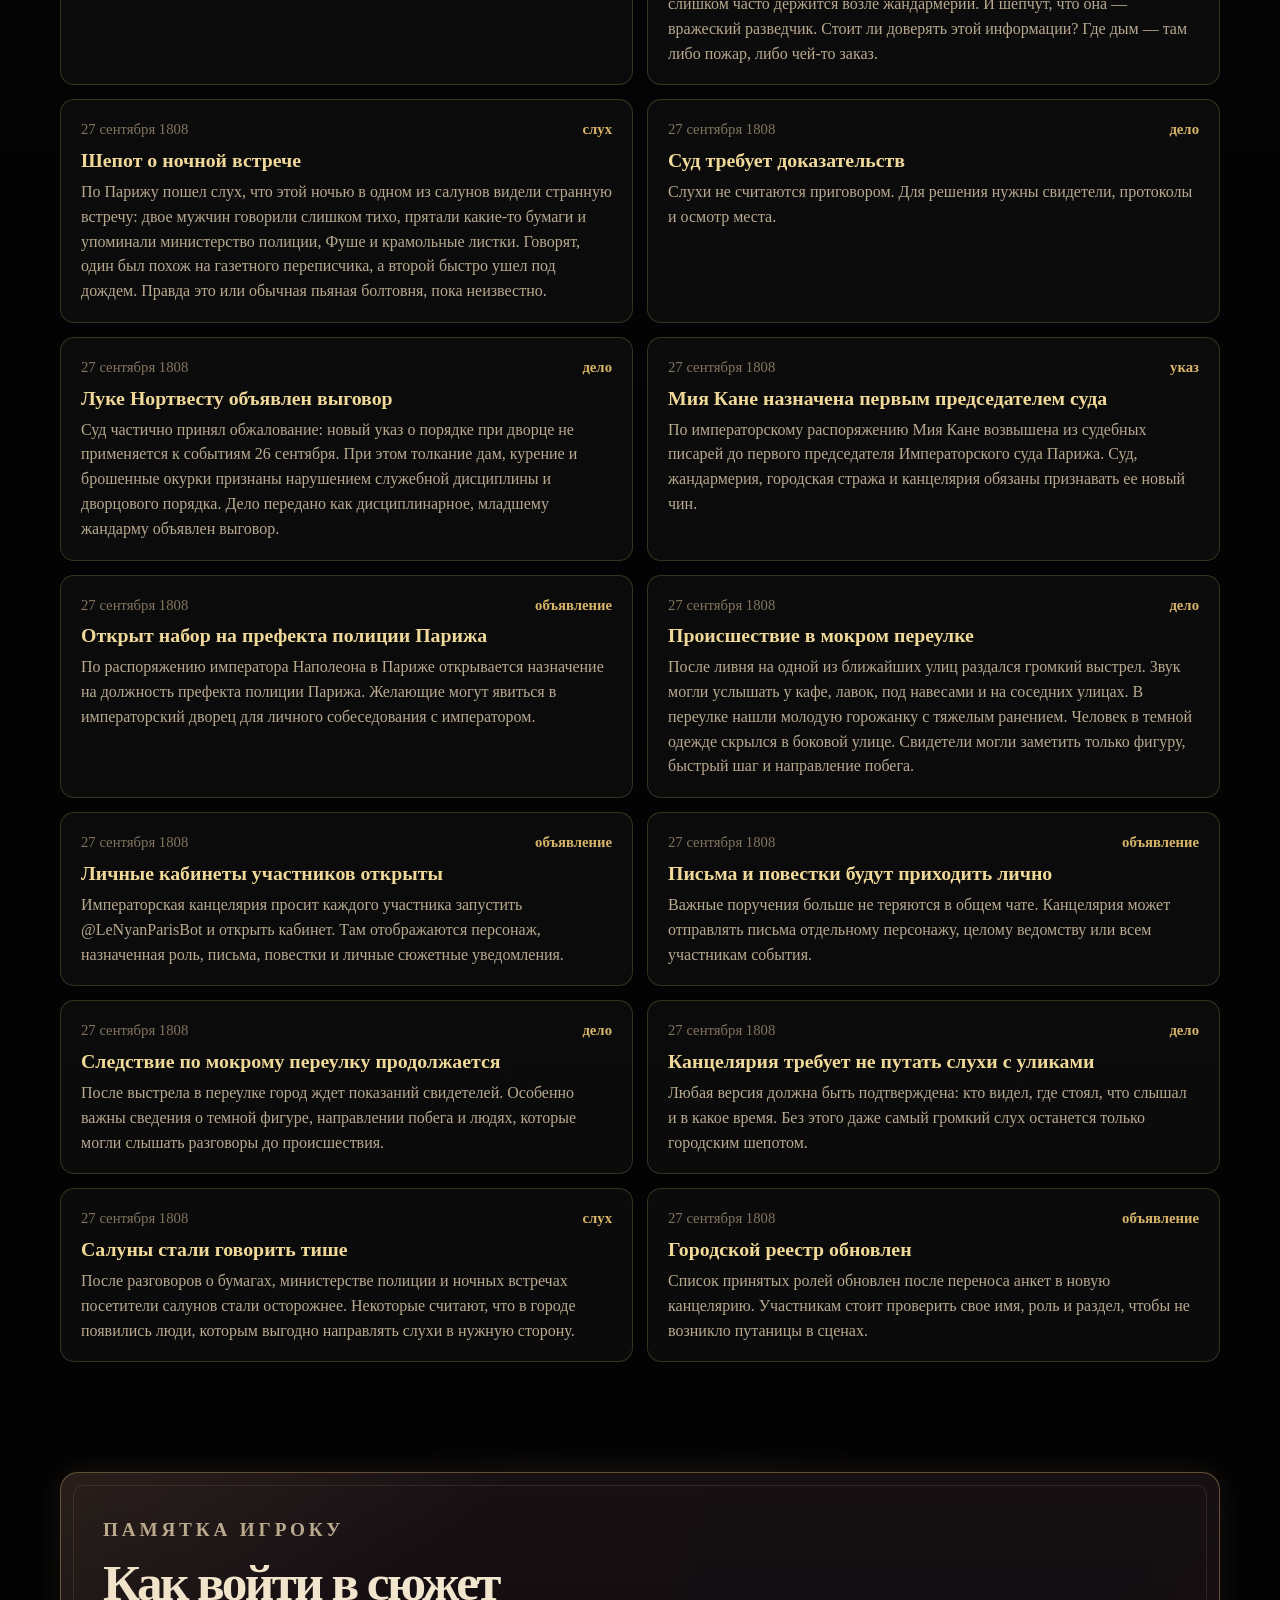
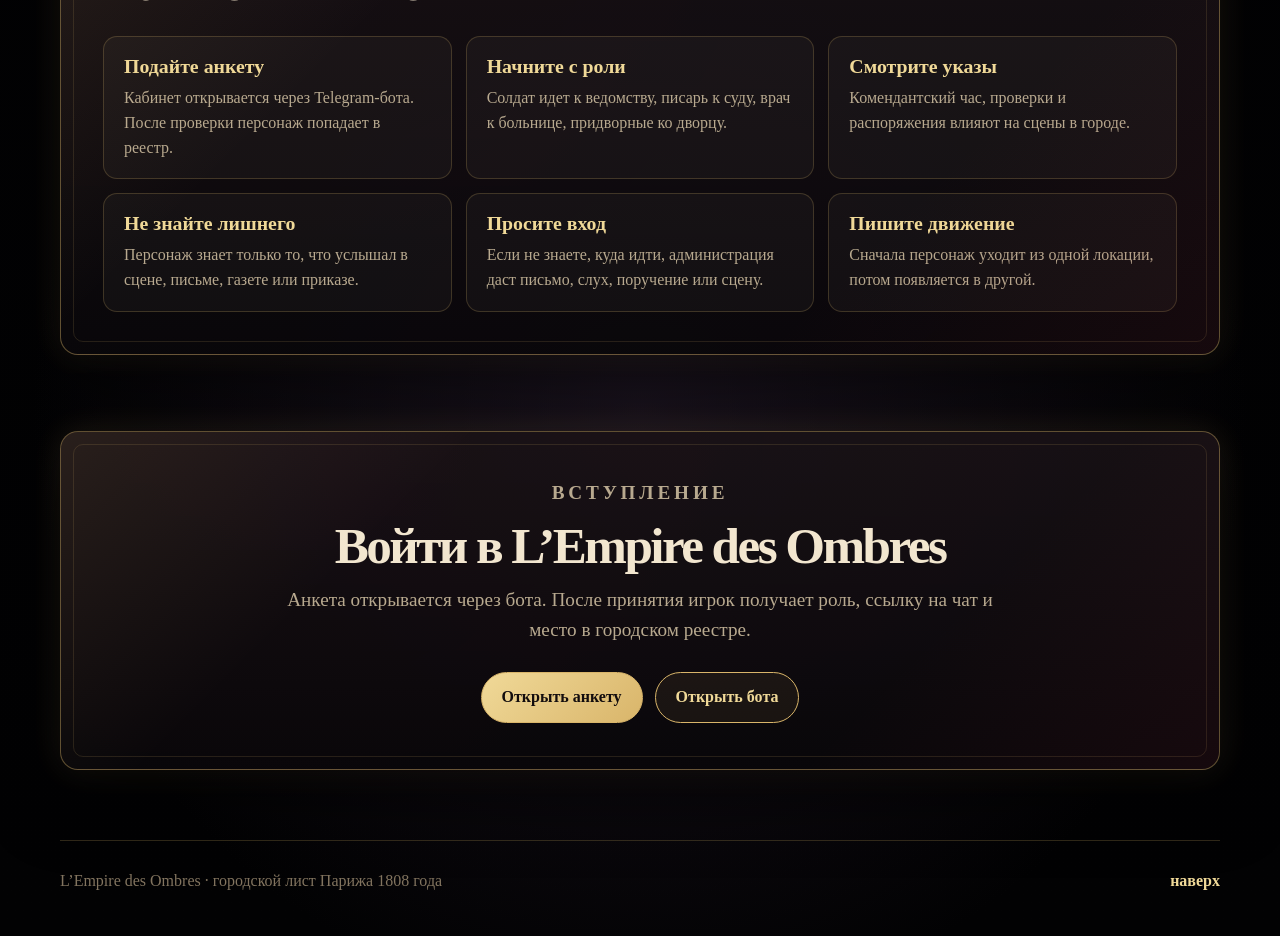
==== commit f7bcd4ff: "Bust cache for corrected registry sync" ====
--- a/index.html
+++ b/index.html
@@ -185,7 +185,7 @@
 
   <script src="./script.js?v=20260927-12"></script>
   <script src="./registry_patch.js?v=20261003-empire-2"></script>
-  <script src="./registry_sync.js?v=20260928-2"></script>
+  <script src="./registry_sync.js?v=20261003-empire-2"></script>
   <script src="./name_patch.js?v=20261003-empire-2"></script>
   <script src="./marriage_patch.js?v=20260929-1"></script>
   <script src="./inactive_exclusions_patch.js?v=20261003-empire-2"></script>
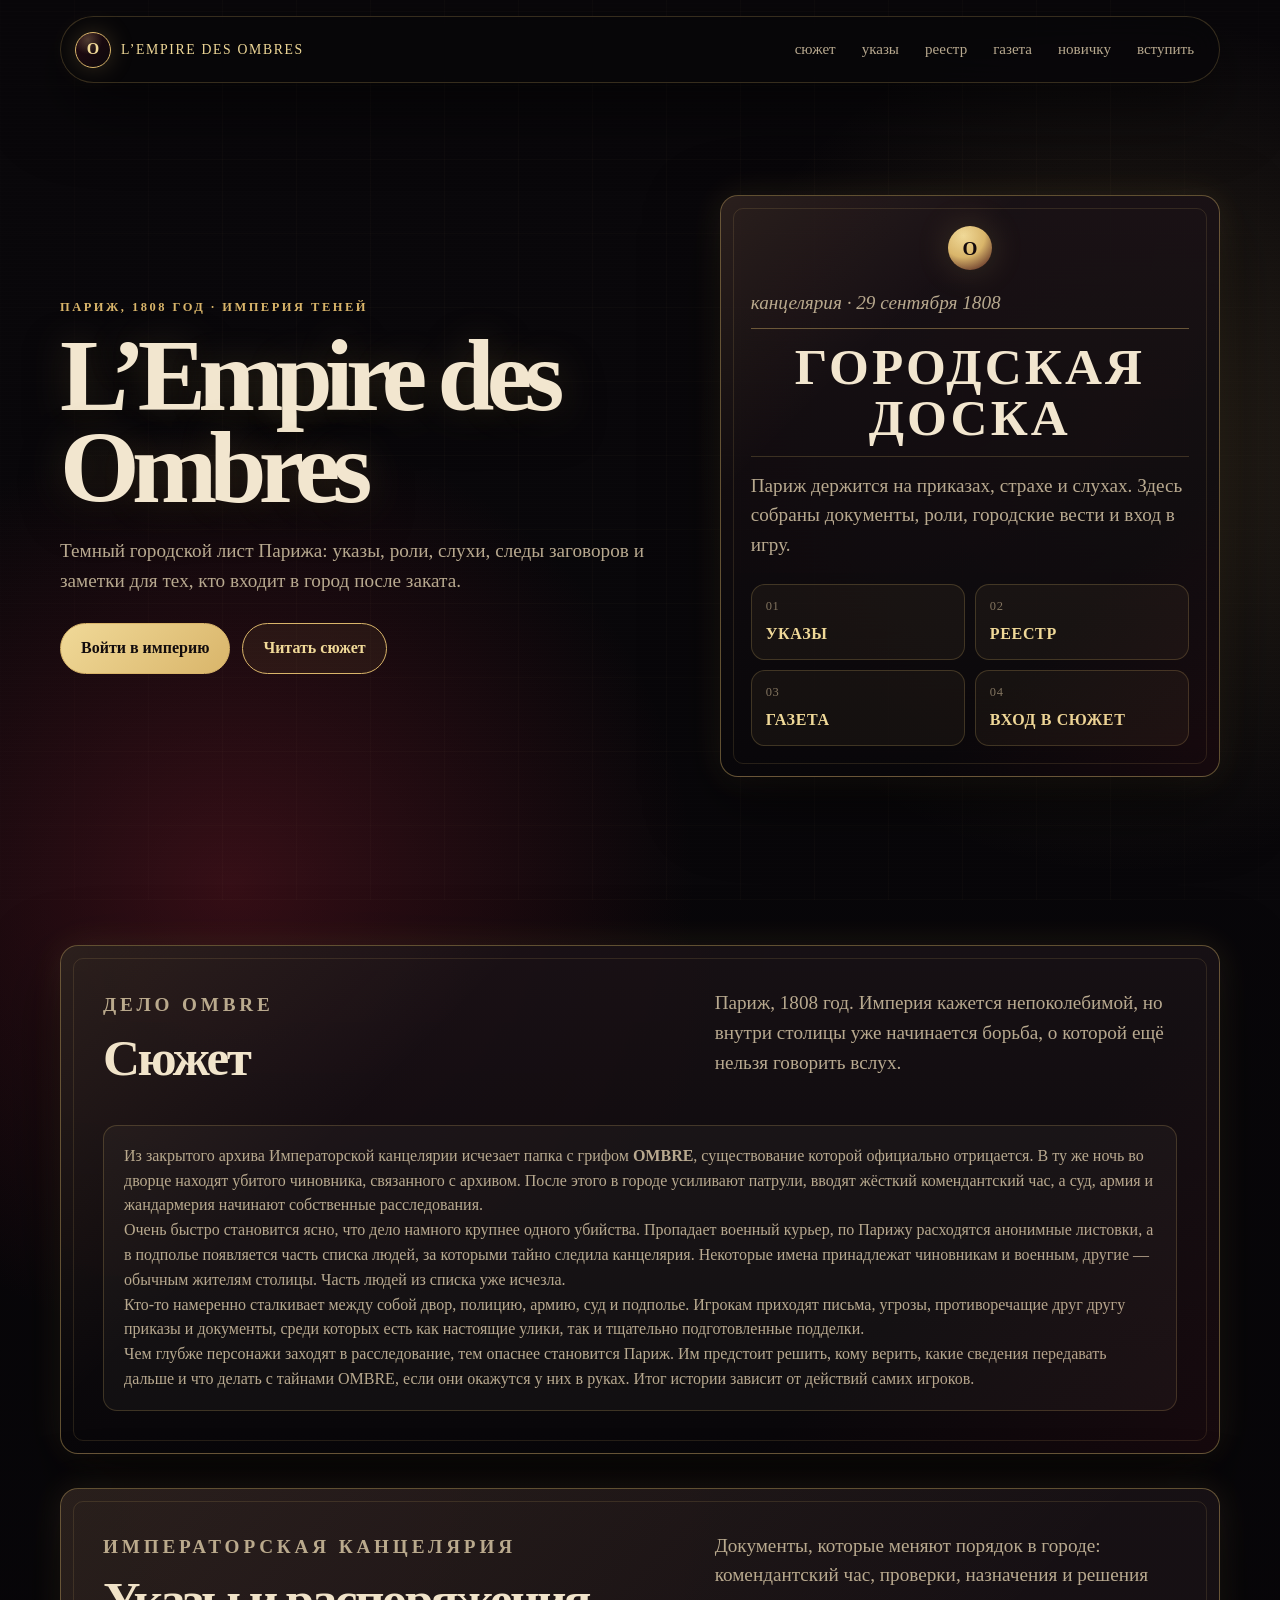
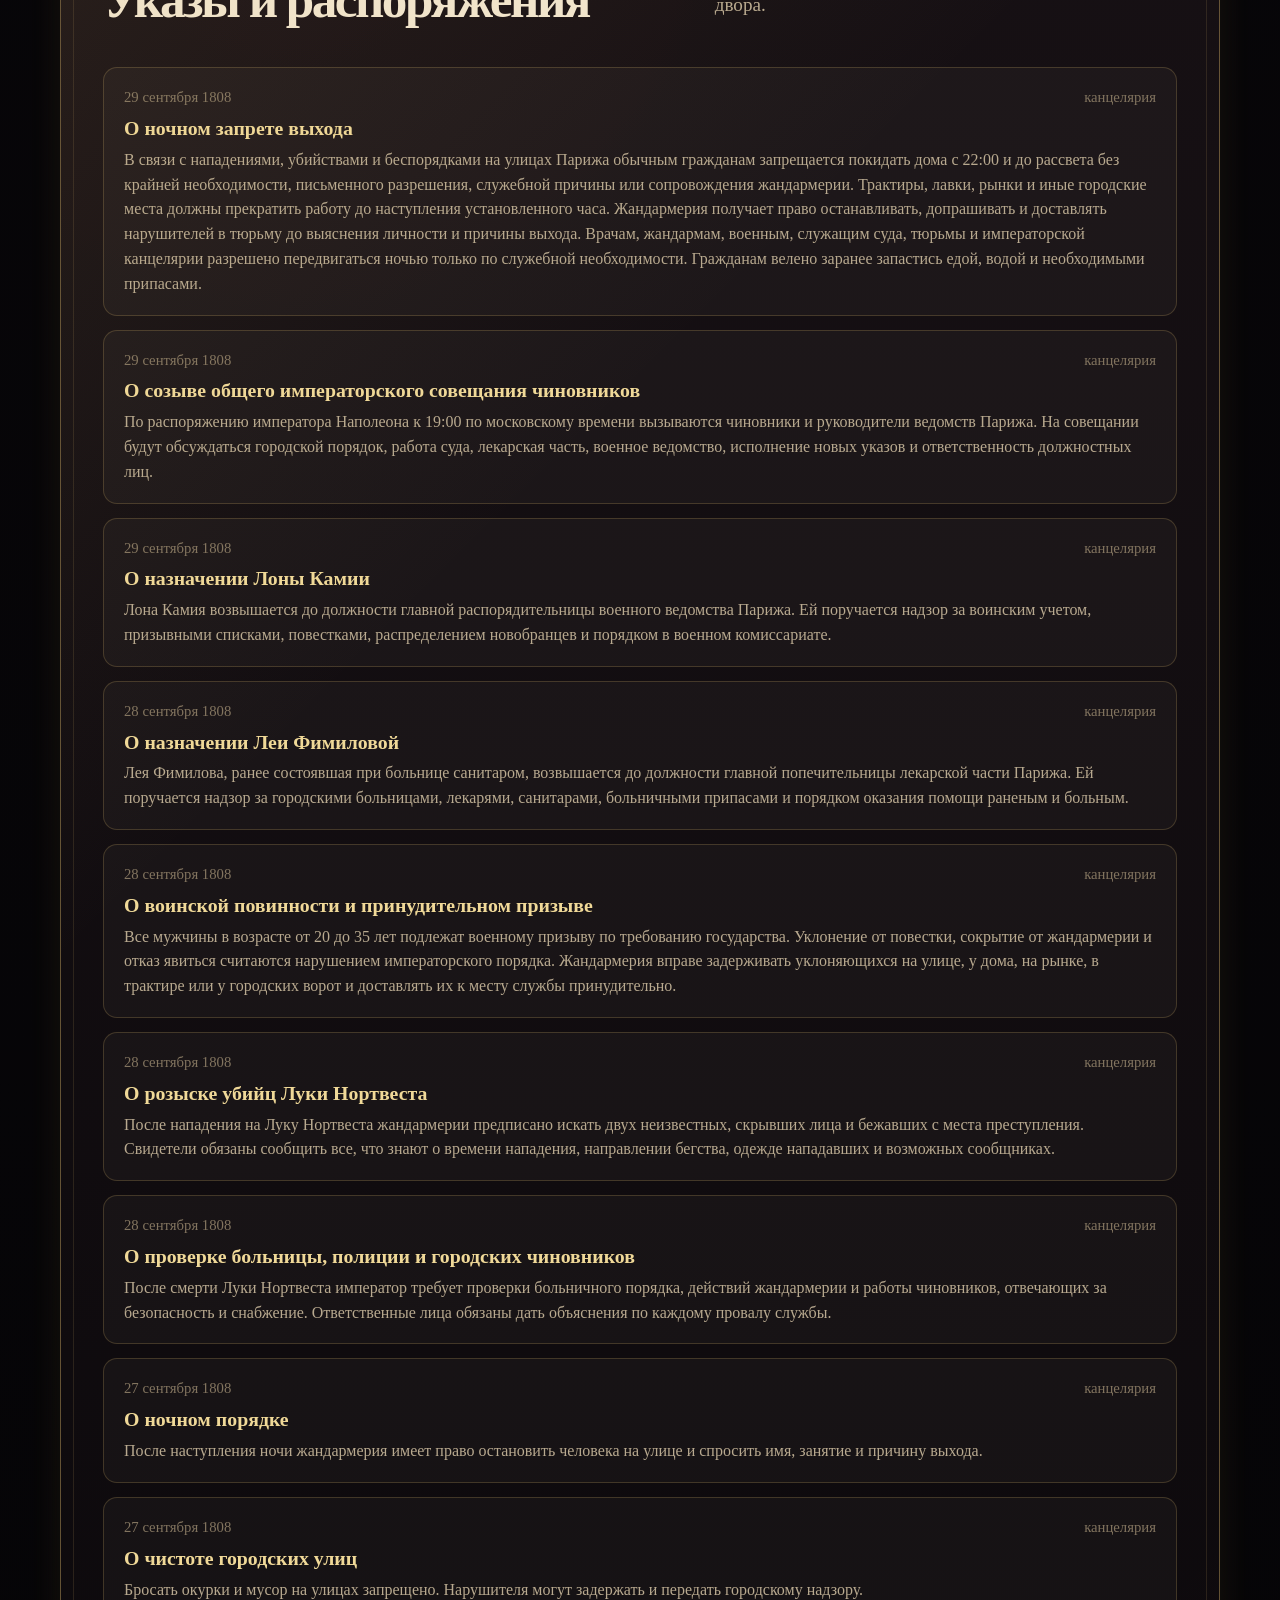
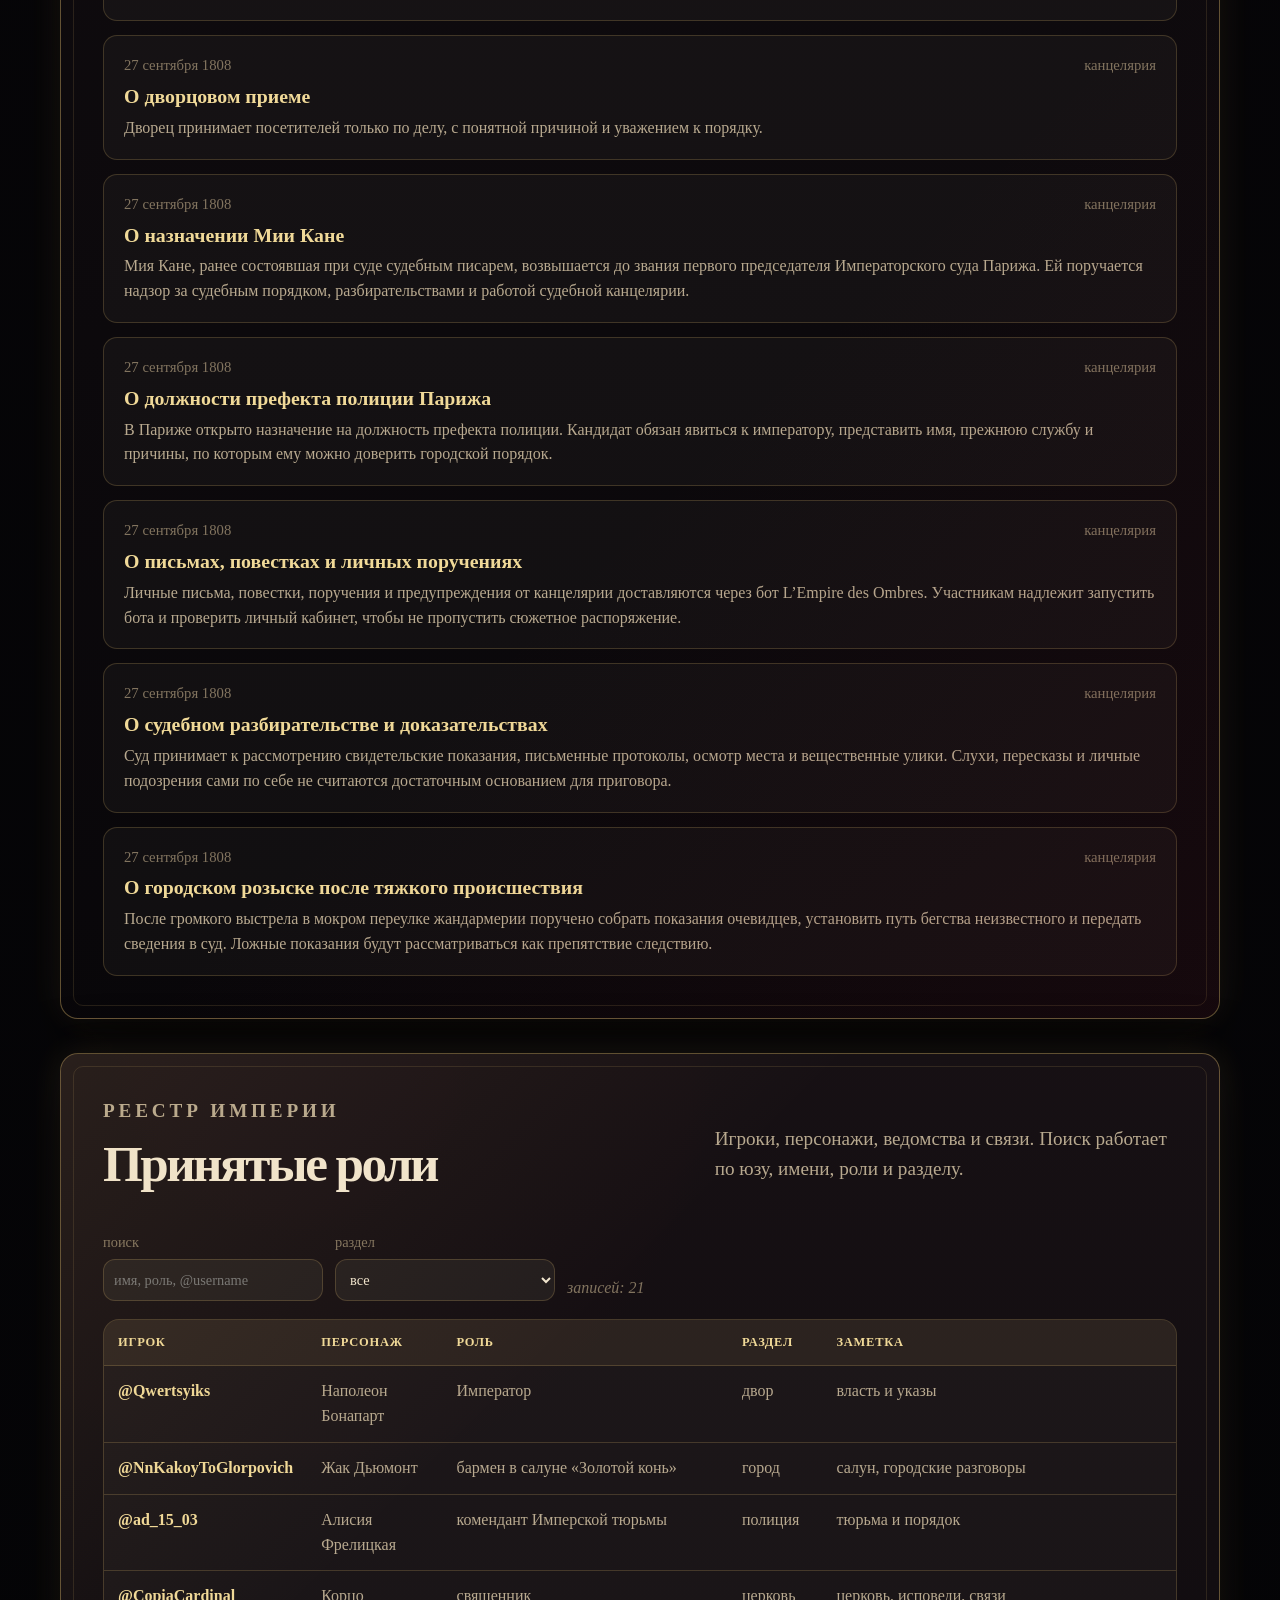
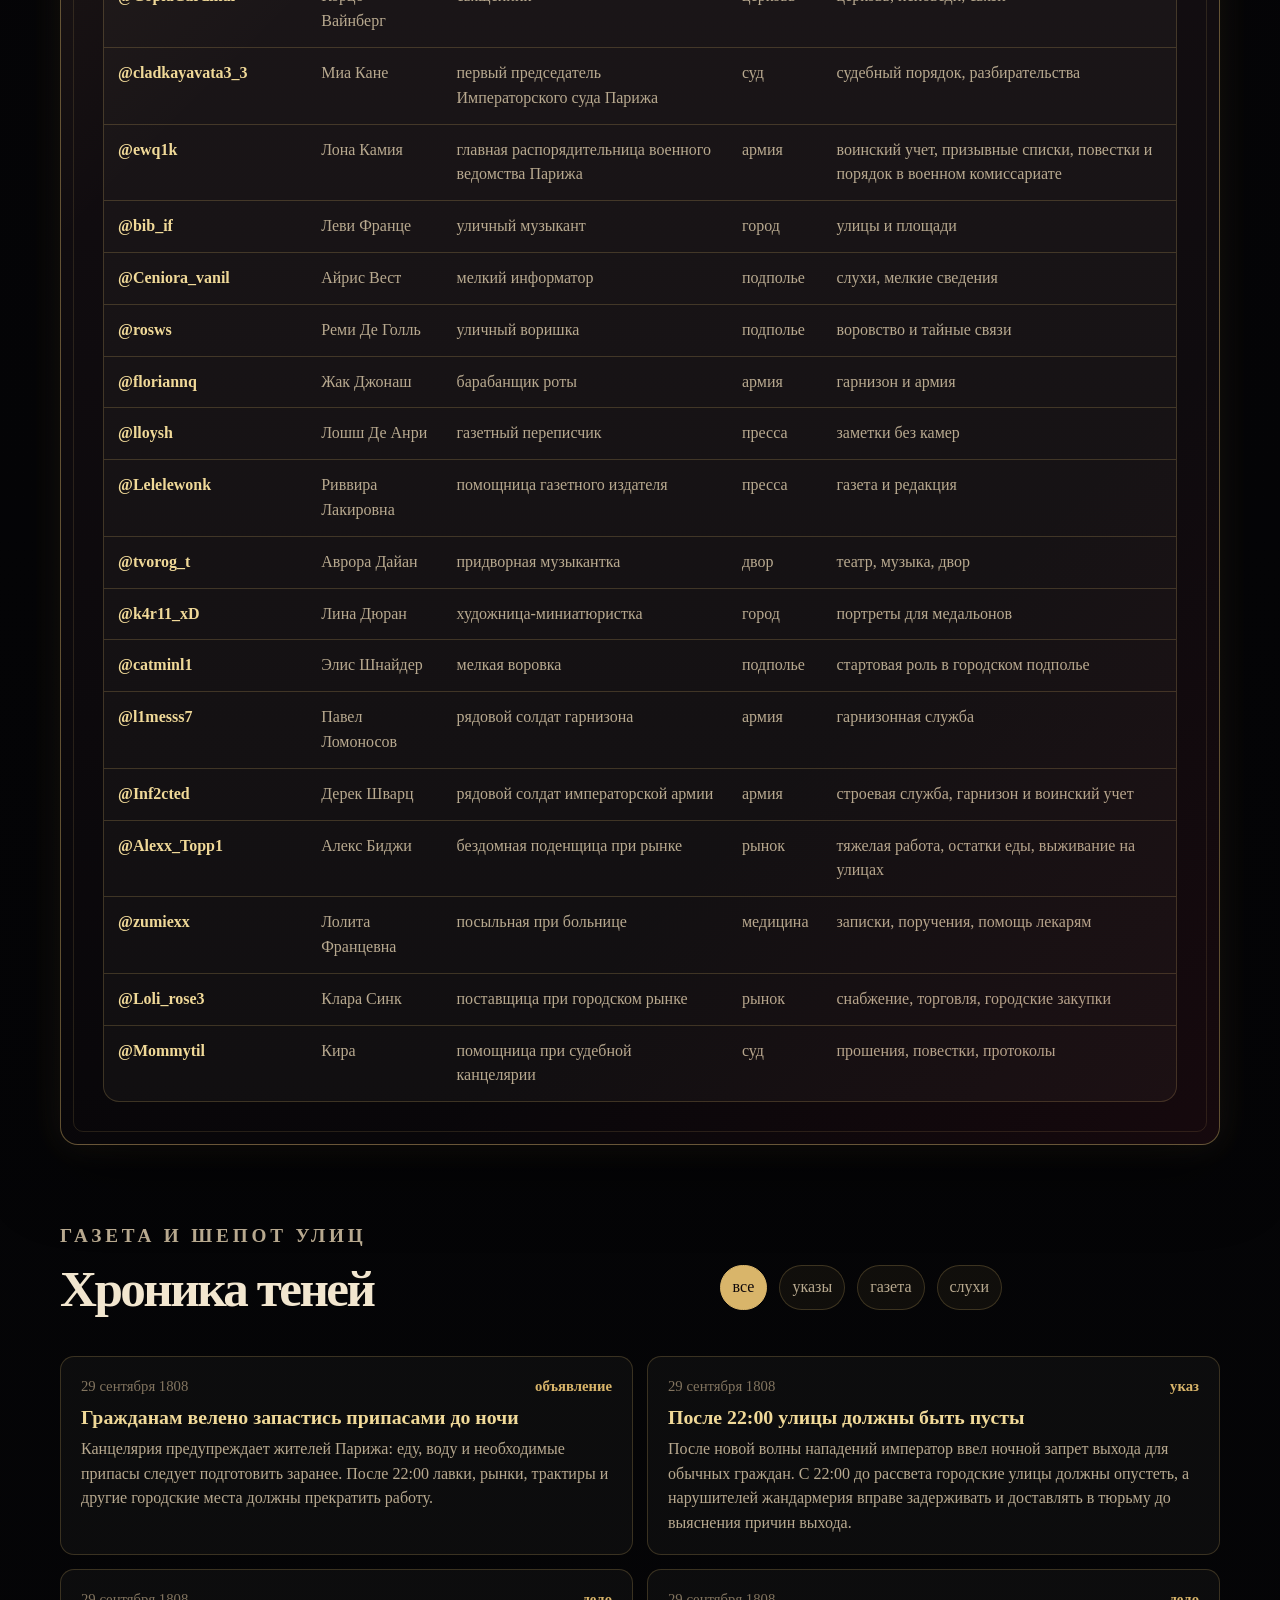
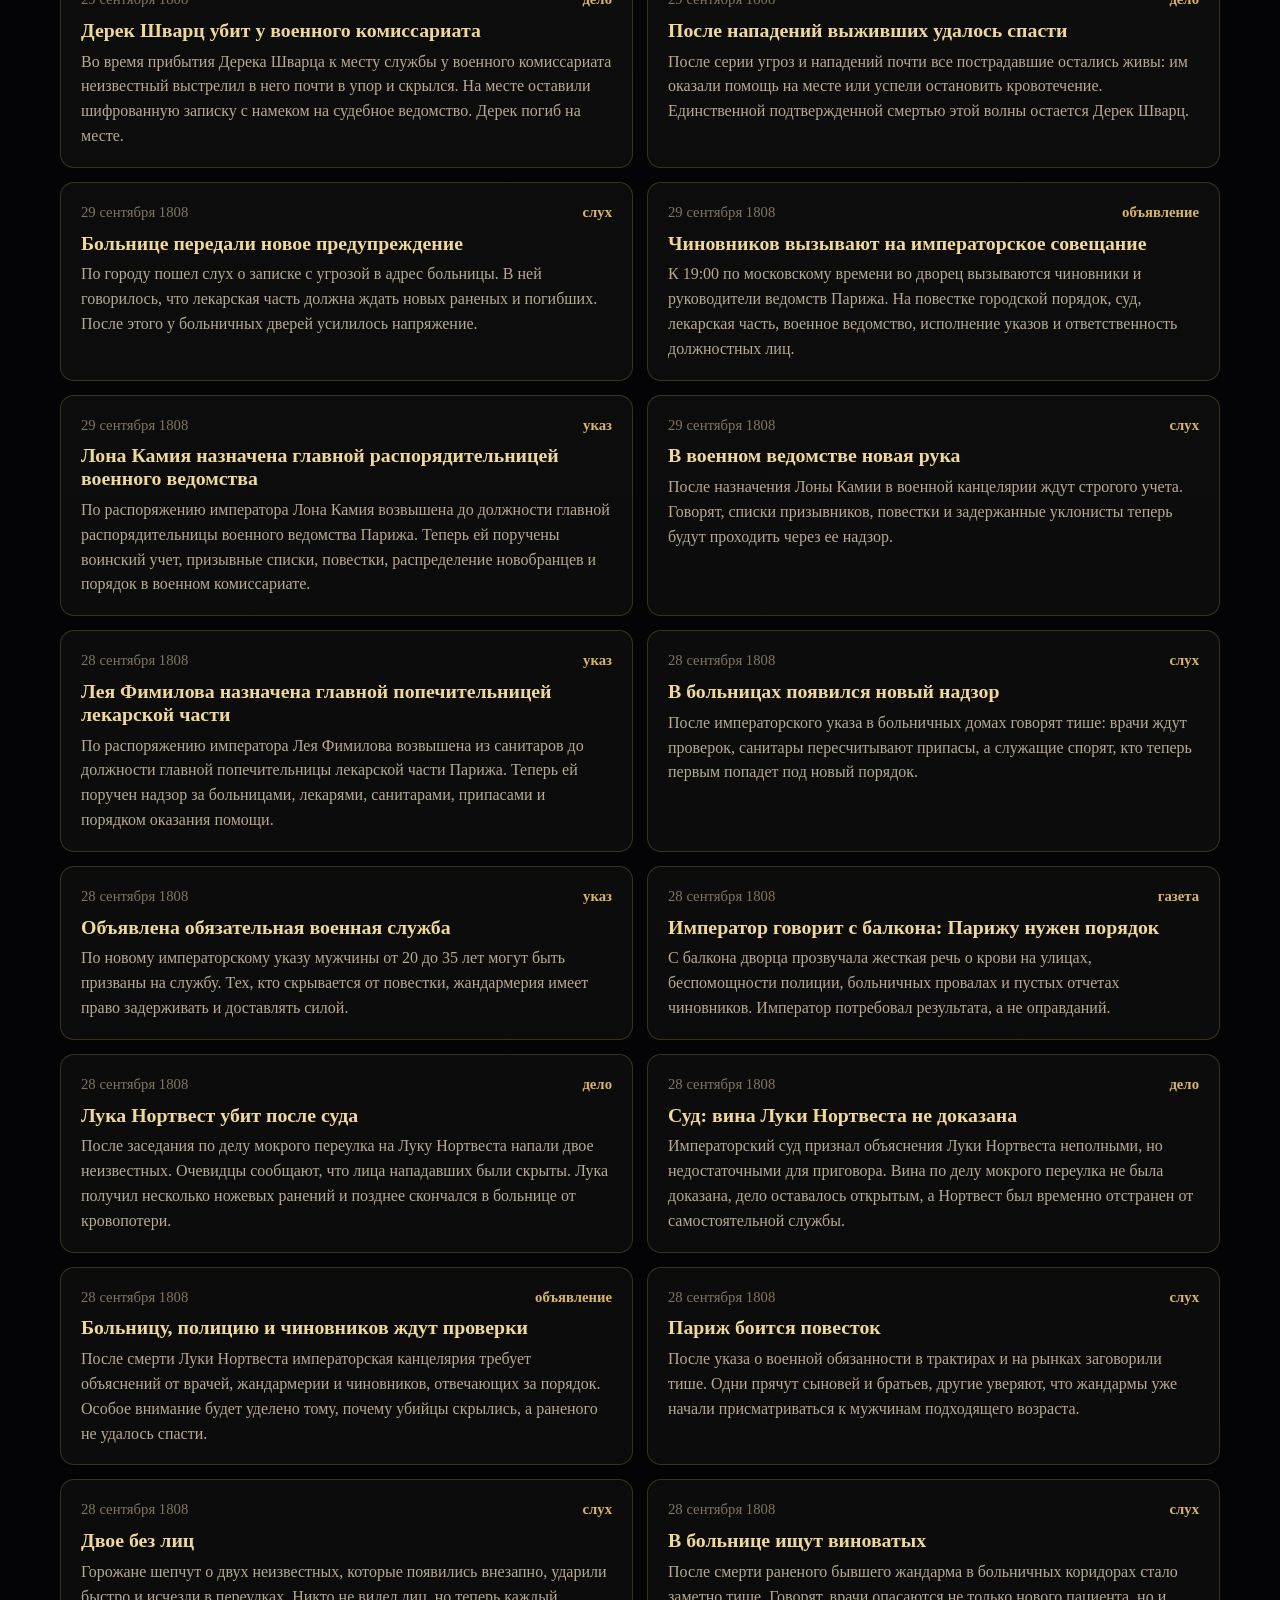
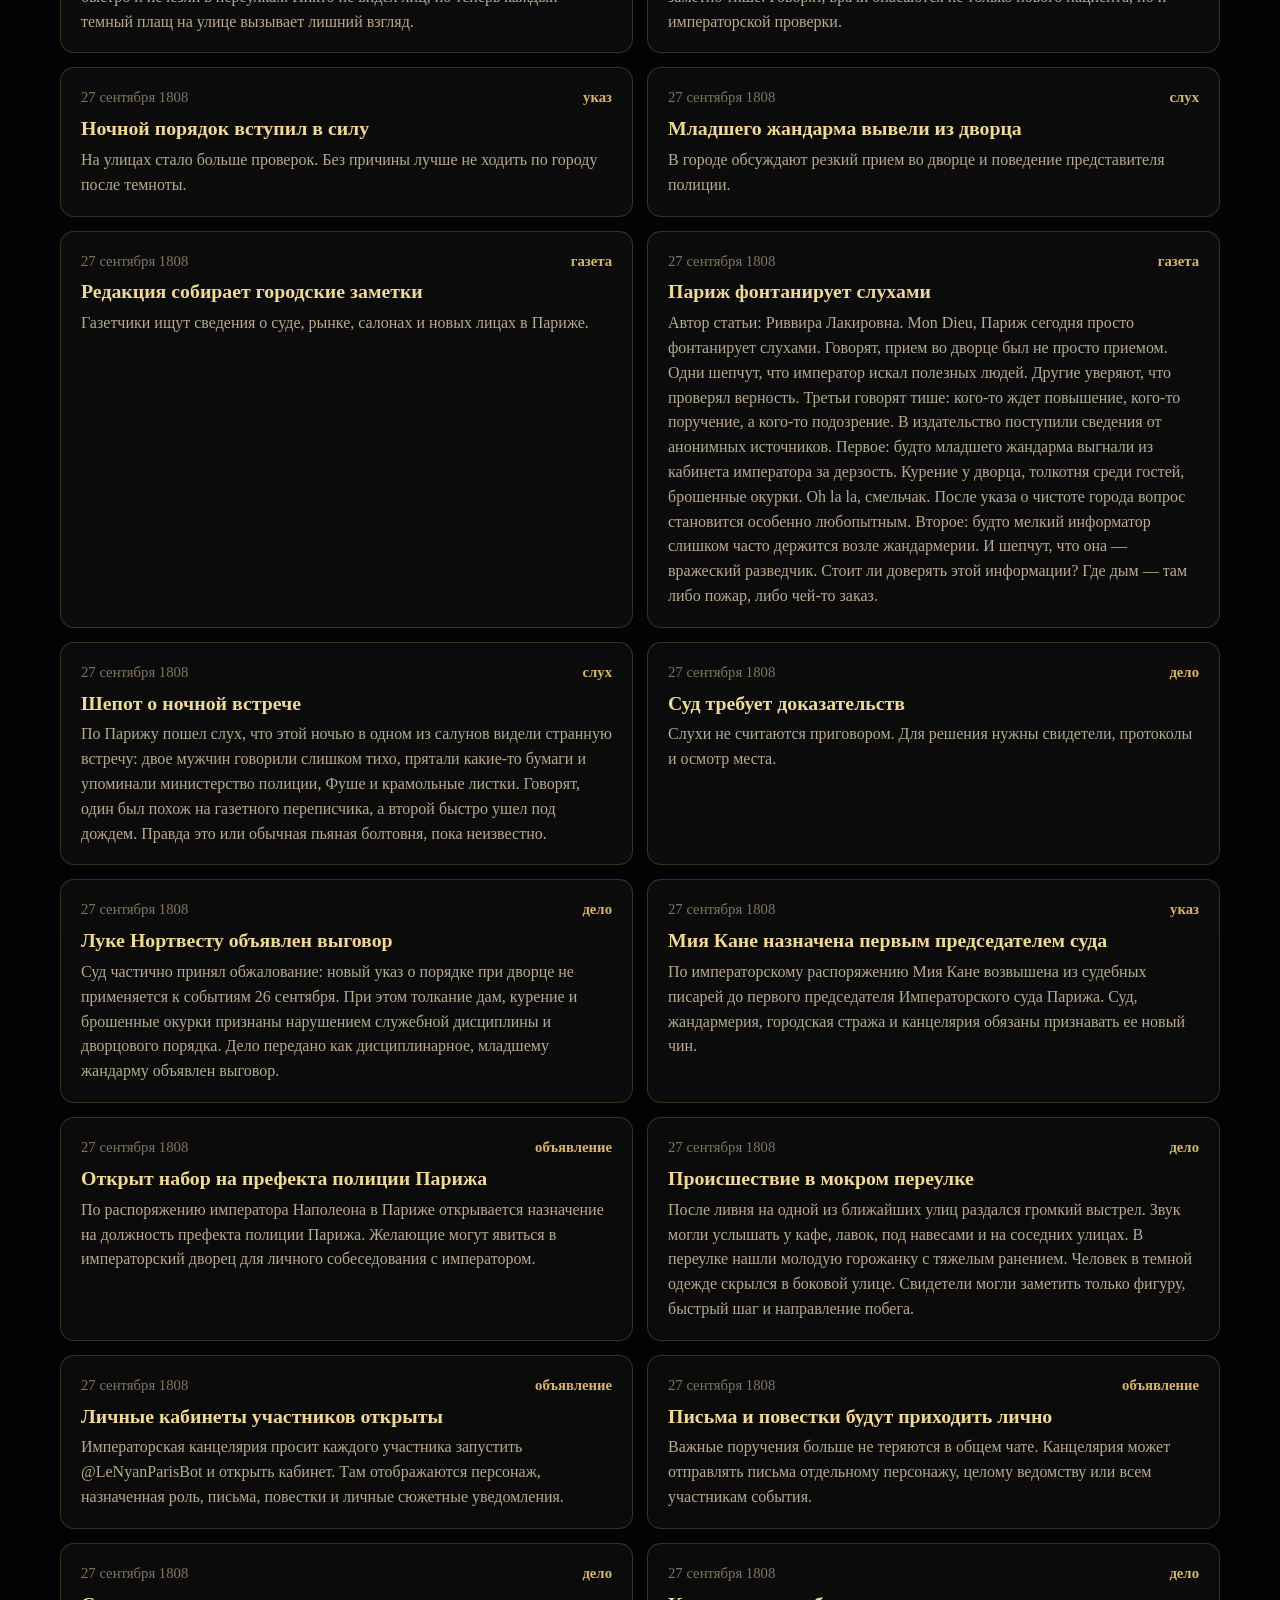
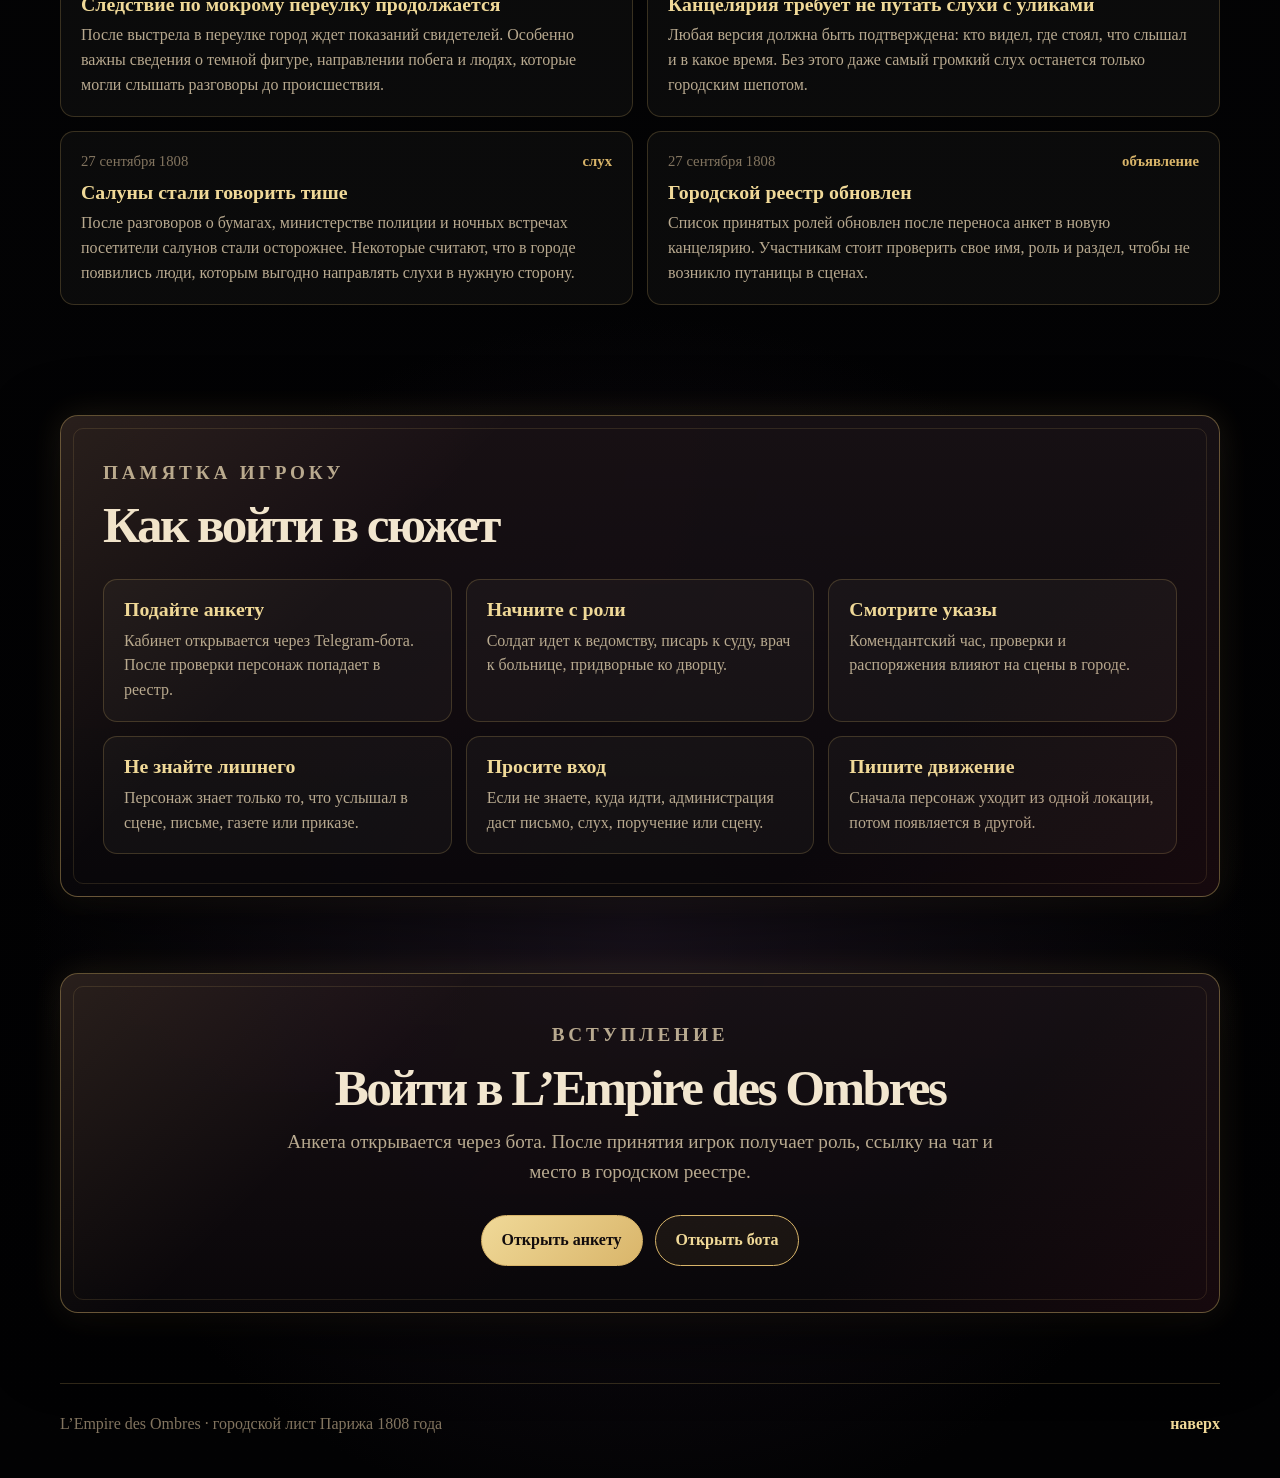
==== commit c6a20a24: "Add public OMBRE plot to Empire main page" ====
--- a/index.html
+++ b/index.html
@@ -11,7 +11,7 @@
   <meta property="og:type" content="website" />
   <meta property="og:image" content="./assets/preview.svg" />
   <link rel="icon" href="./assets/favicon.svg" type="image/svg+xml" />
-  <link rel="stylesheet" href="./styles.css?v=20261003-empire-2" />
+  <link rel="stylesheet" href="./styles.css?v=20261003-plot-1" />
 </head>
 <body>
   <div class="page-shell">
@@ -21,6 +21,7 @@
         <span class="brand-text">L’Empire des Ombres</span>
       </a>
       <nav class="nav" aria-label="разделы сайта">
+        <a href="#plot">сюжет</a>
         <a href="#decrees">указы</a>
         <a href="#registry">реестр</a>
         <a href="#gazette">газета</a>
@@ -37,7 +38,7 @@
           <p class="hero-lead">Темный городской лист Парижа: указы, роли, слухи, следы заговоров и заметки для тех, кто входит в город после заката.</p>
           <div class="hero-actions" aria-label="основные действия">
             <a class="button button-primary" href="https://t.me/LeNyanParisBot?startapp=paris" target="_blank" rel="noopener">Войти в империю</a>
-            <a class="button button-ghost" href="#registry">Открыть реестр</a>
+            <a class="button button-ghost" href="#plot">Читать сюжет</a>
           </div>
         </div>
 
@@ -53,6 +54,25 @@
             <a href="#newcomer" class="quick-button" data-scroll-target="newcomer"><span>04</span>вход в сюжет</a>
           </div>
         </aside>
+      </section>
+
+      <section id="plot" class="section paper-section reveal" aria-labelledby="plot-title">
+        <div class="section-heading split-heading">
+          <div>
+            <p class="eyebrow">дело OMBRE</p>
+            <h2 id="plot-title">Сюжет</h2>
+          </div>
+          <p>Париж, 1808 год. Империя кажется непоколебимой, но внутри столицы уже начинается борьба, о которой ещё нельзя говорить вслух.</p>
+        </div>
+
+        <div class="doc-list">
+          <article class="doc-item">
+            <p>Из закрытого архива Императорской канцелярии исчезает папка с грифом <b>OMBRE</b>, существование которой официально отрицается. В ту же ночь во дворце находят убитого чиновника, связанного с архивом. После этого в городе усиливают патрули, вводят жёсткий комендантский час, а суд, армия и жандармерия начинают собственные расследования.</p>
+            <p>Очень быстро становится ясно, что дело намного крупнее одного убийства. Пропадает военный курьер, по Парижу расходятся анонимные листовки, а в подполье появляется часть списка людей, за которыми тайно следила канцелярия. Некоторые имена принадлежат чиновникам и военным, другие — обычным жителям столицы. Часть людей из списка уже исчезла.</p>
+            <p>Кто-то намеренно сталкивает между собой двор, полицию, армию, суд и подполье. Игрокам приходят письма, угрозы, противоречащие друг другу приказы и документы, среди которых есть как настоящие улики, так и тщательно подготовленные подделки.</p>
+            <p>Чем глубже персонажи заходят в расследование, тем опаснее становится Париж. Им предстоит решить, кому верить, какие сведения передавать дальше и что делать с тайнами OMBRE, если они окажутся у них в руках. Итог истории зависит от действий самих игроков.</p>
+          </article>
+        </div>
       </section>
 
       <section id="decrees" class="section paper-section reveal" aria-labelledby="decrees-title">
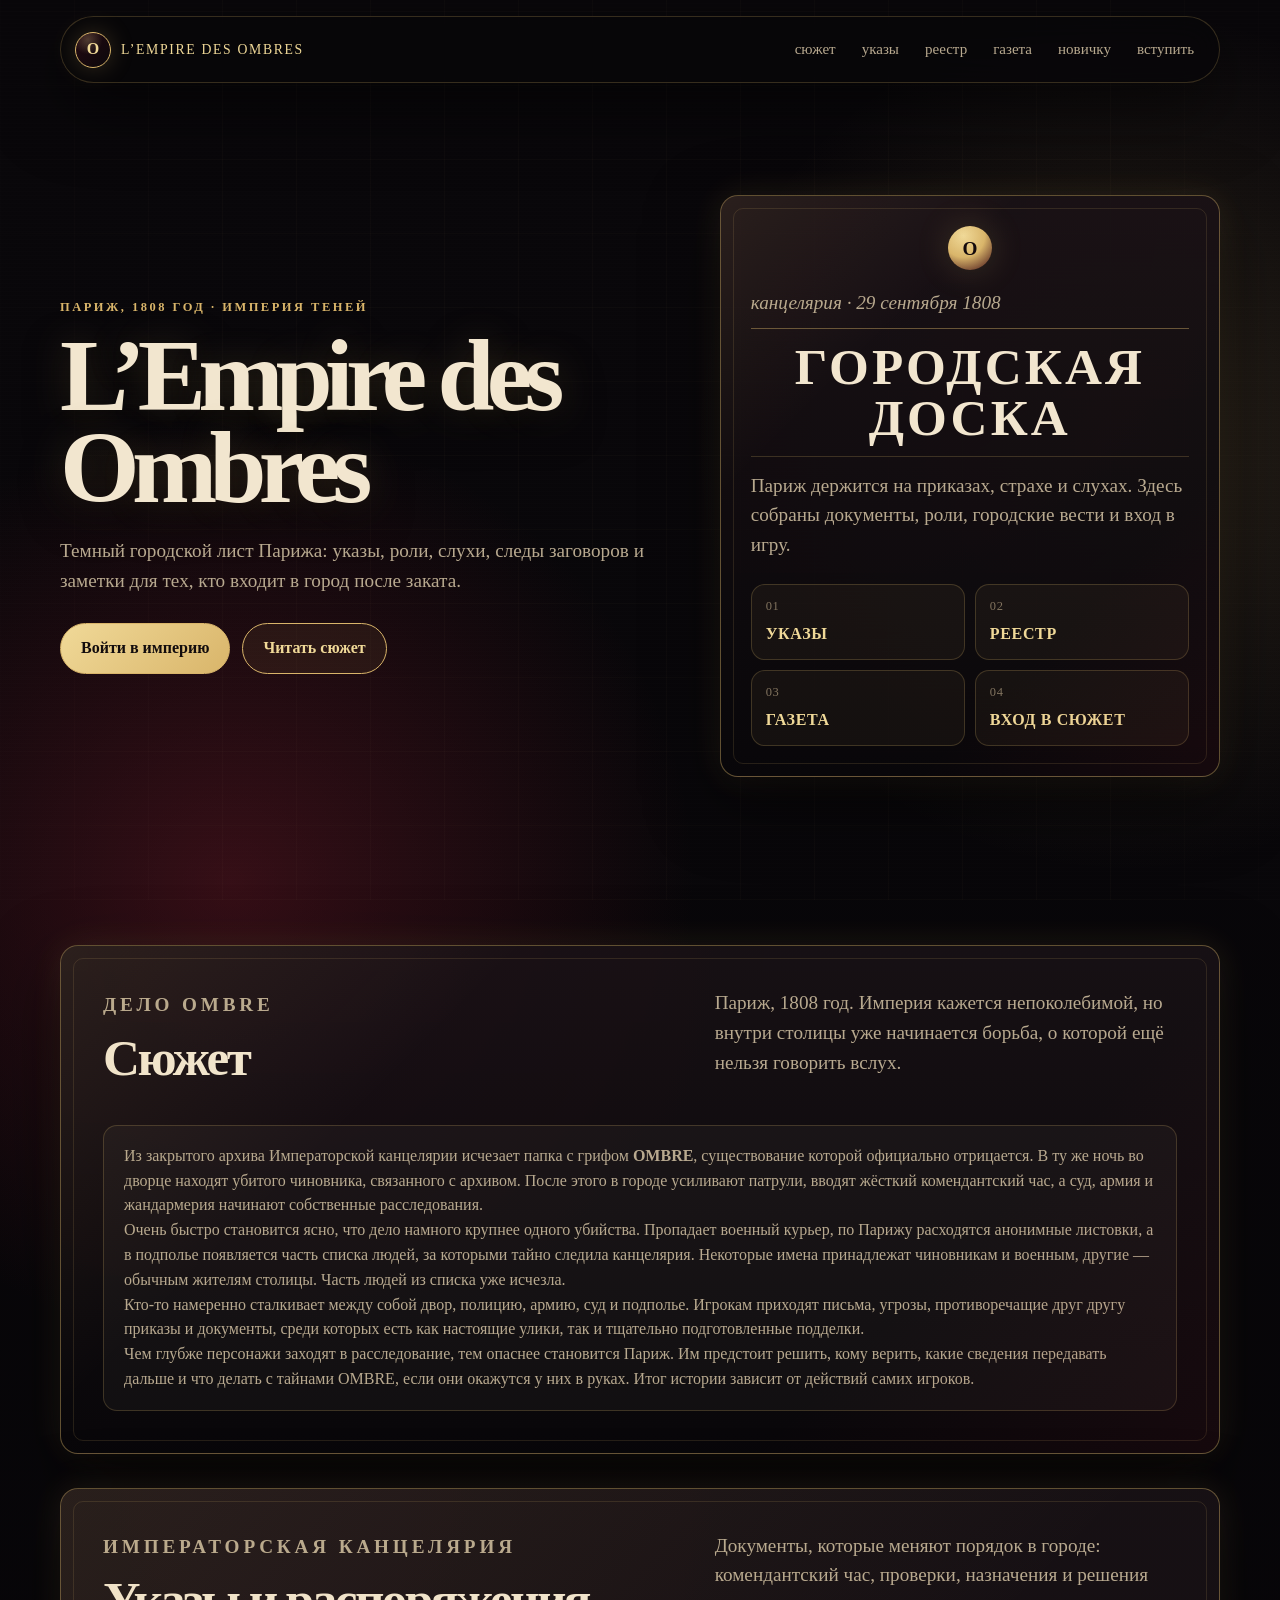
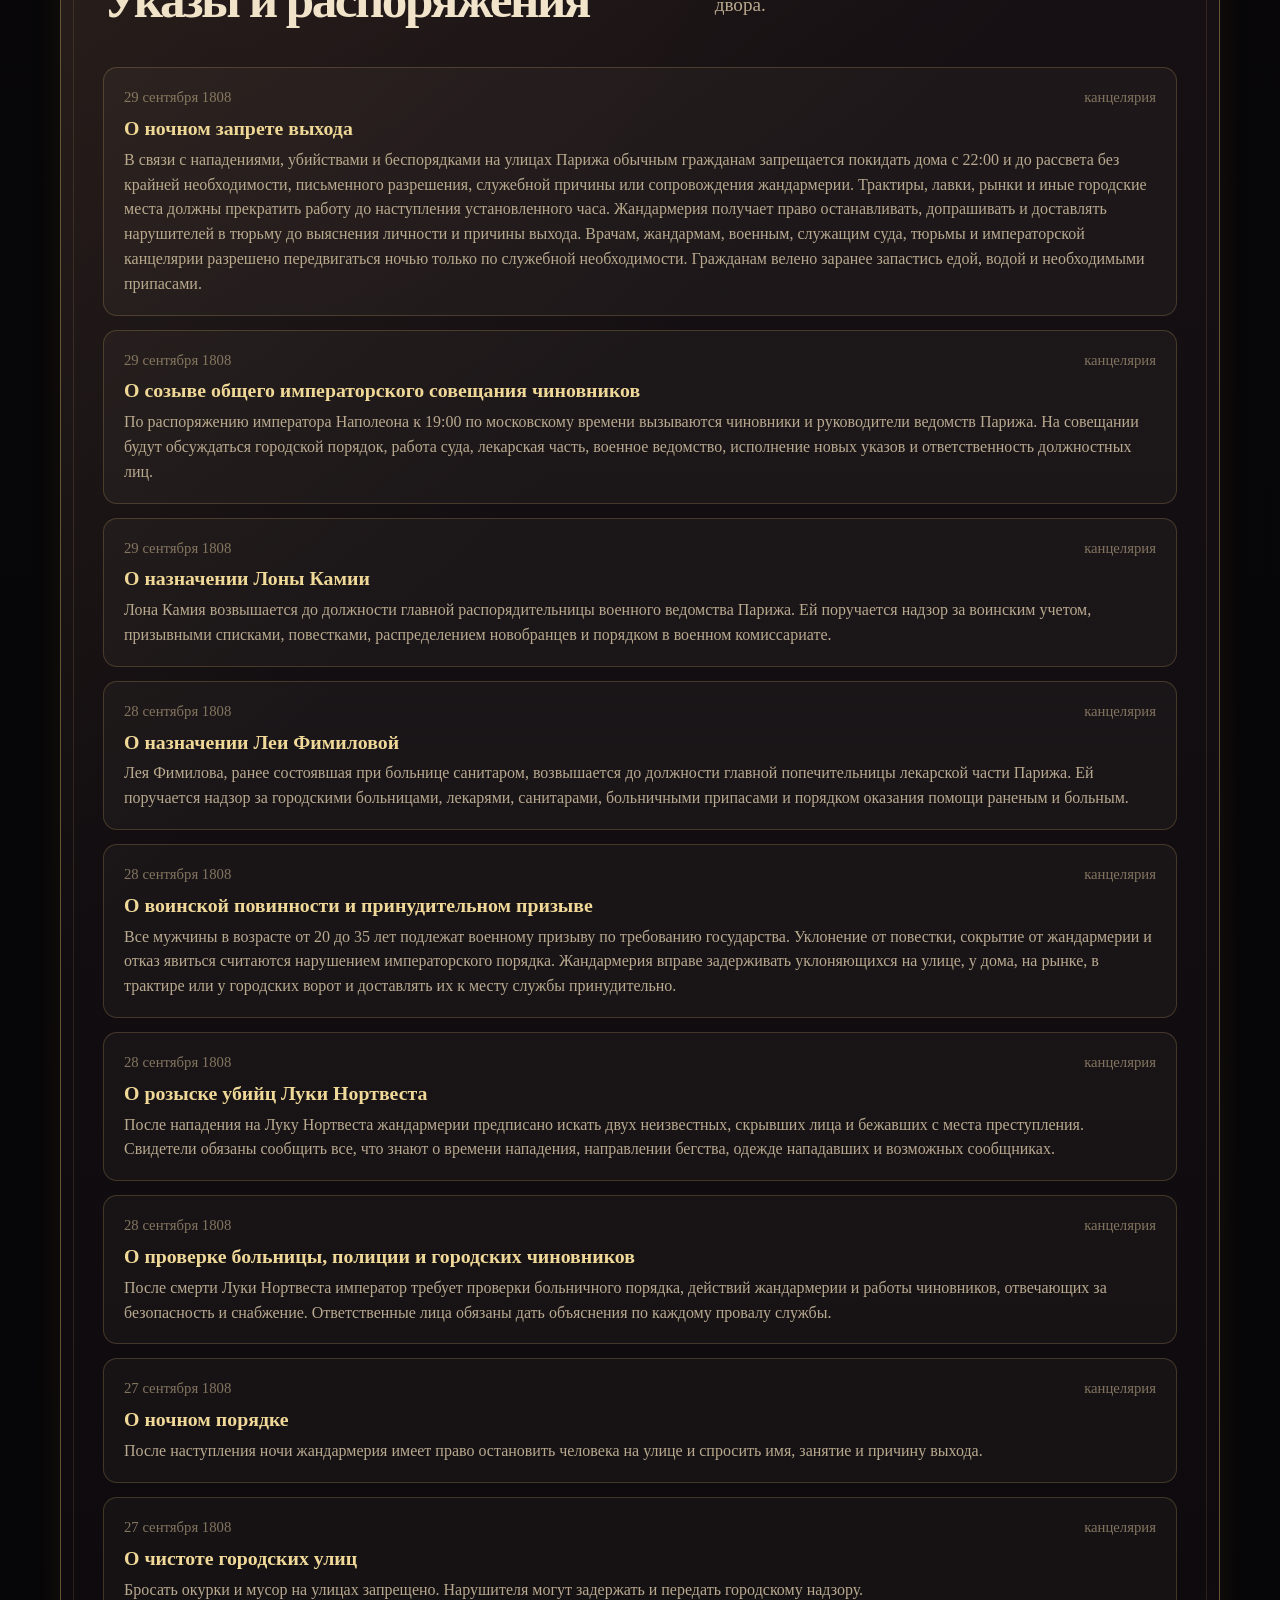
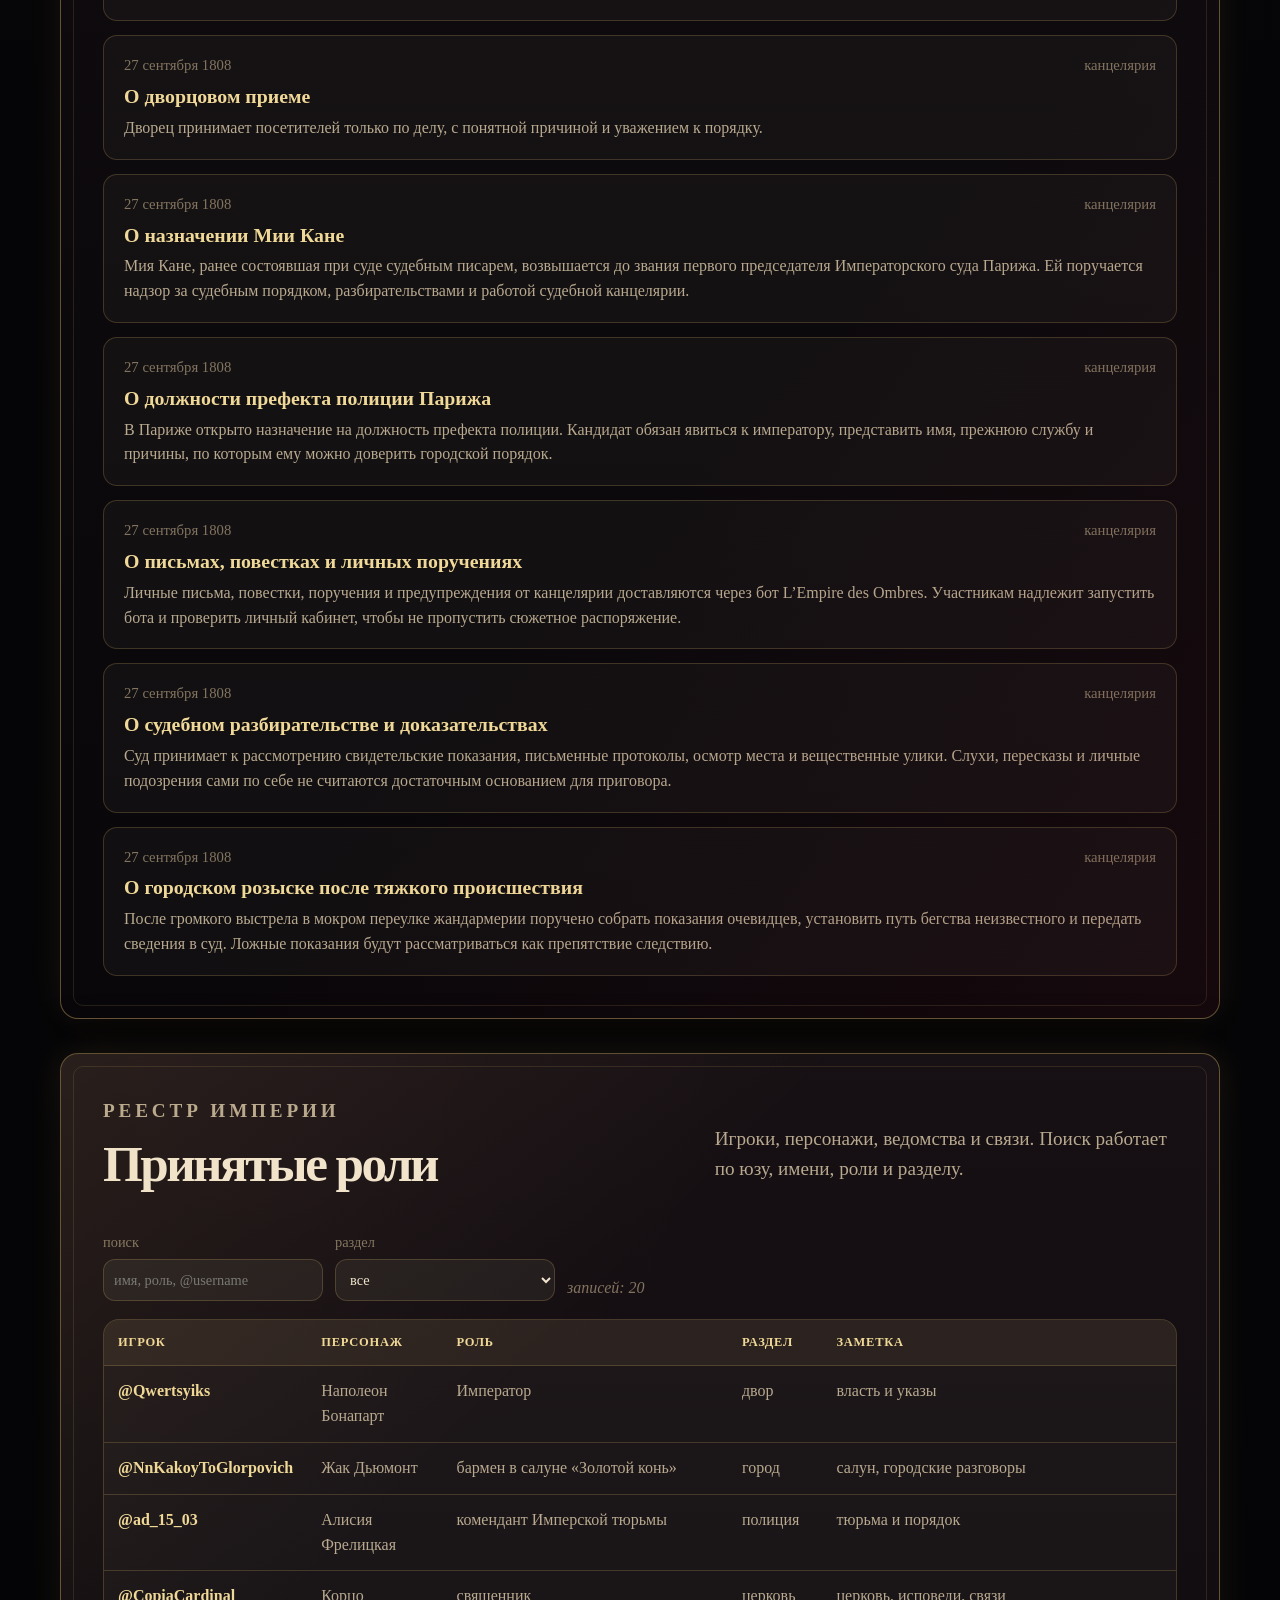
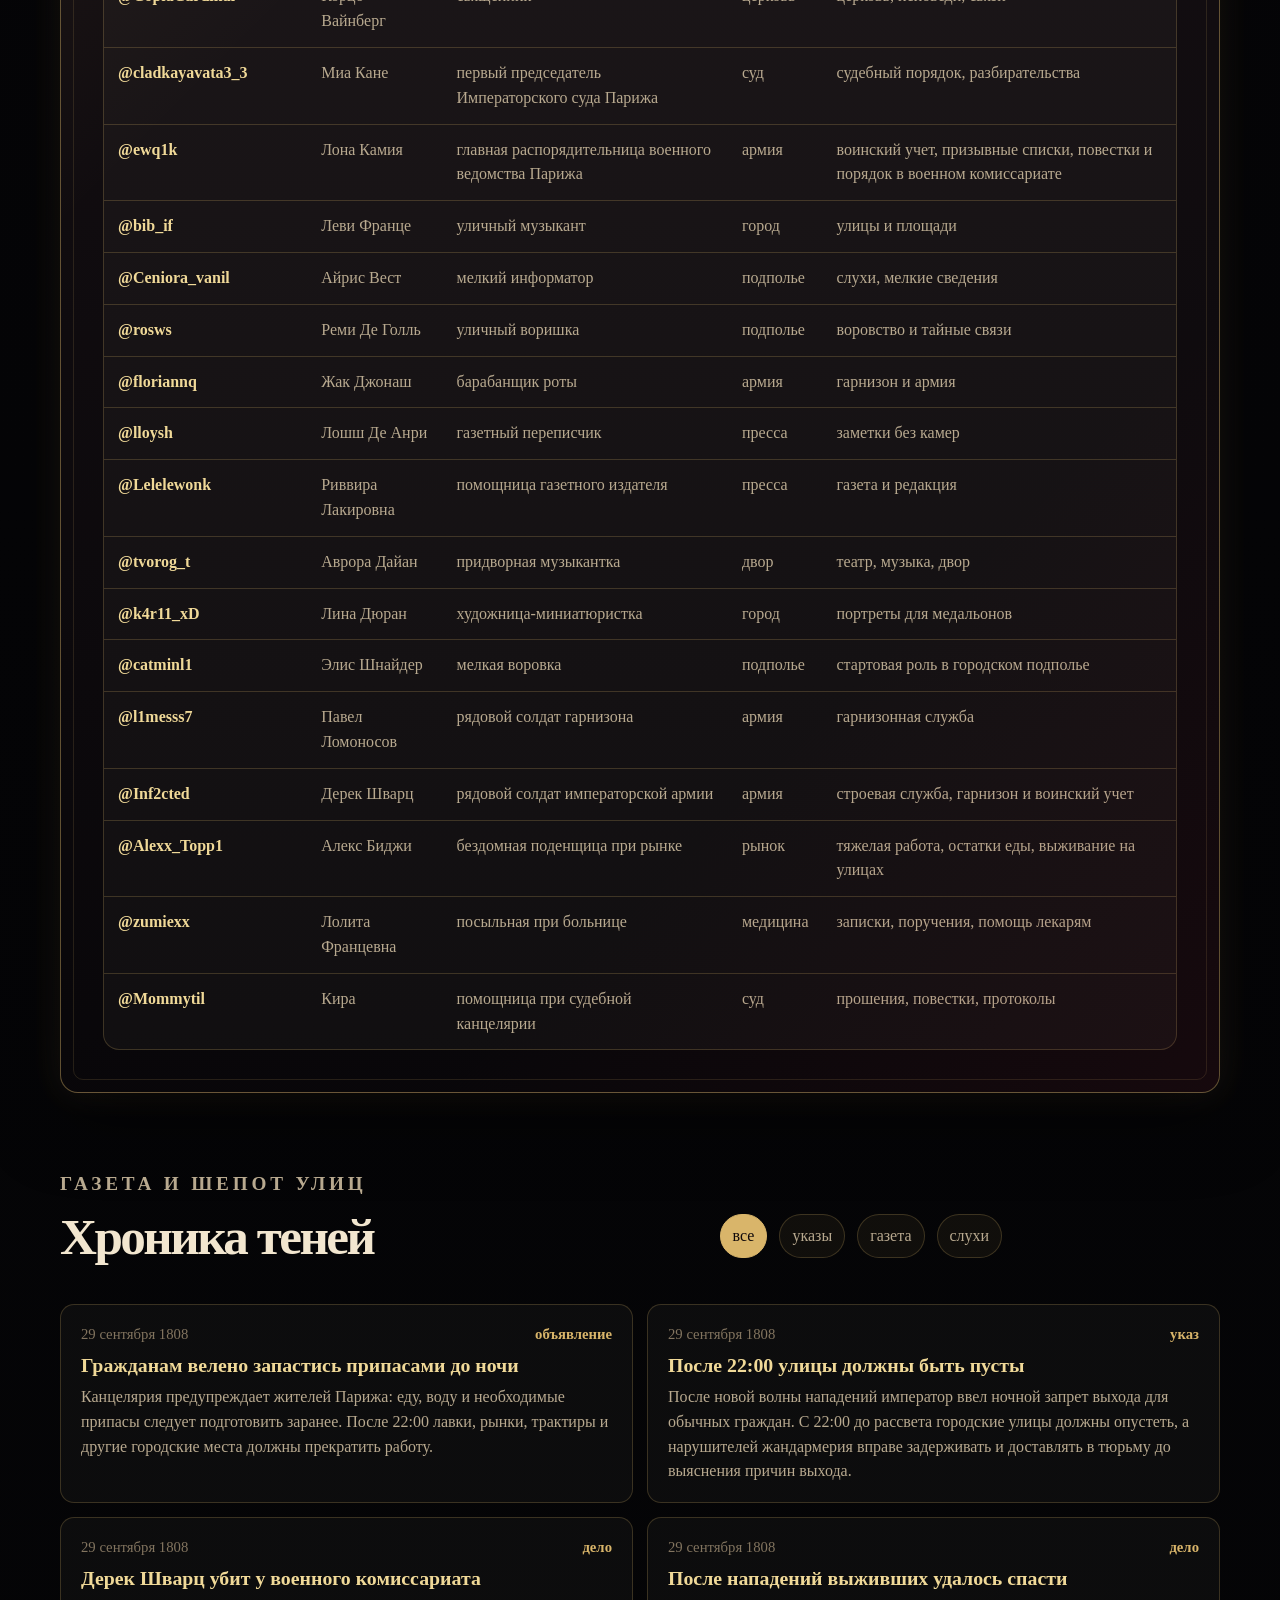
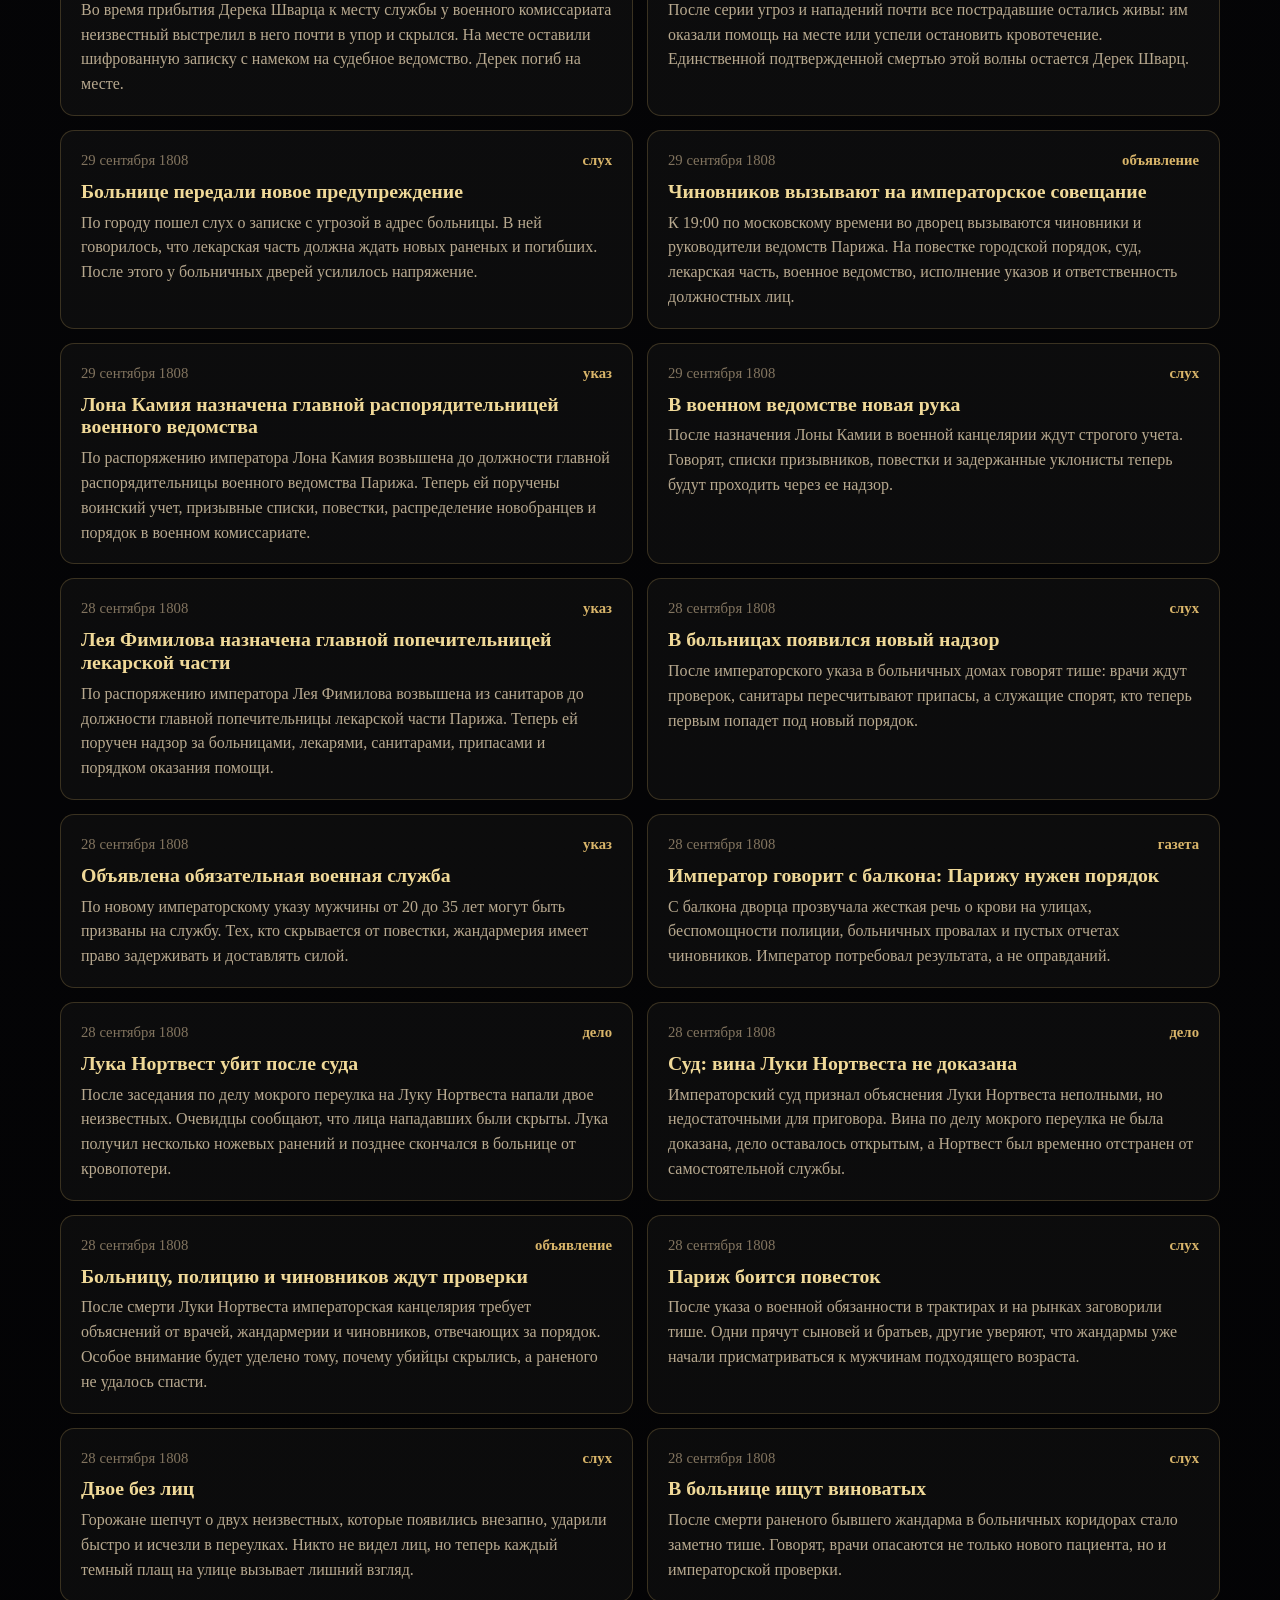
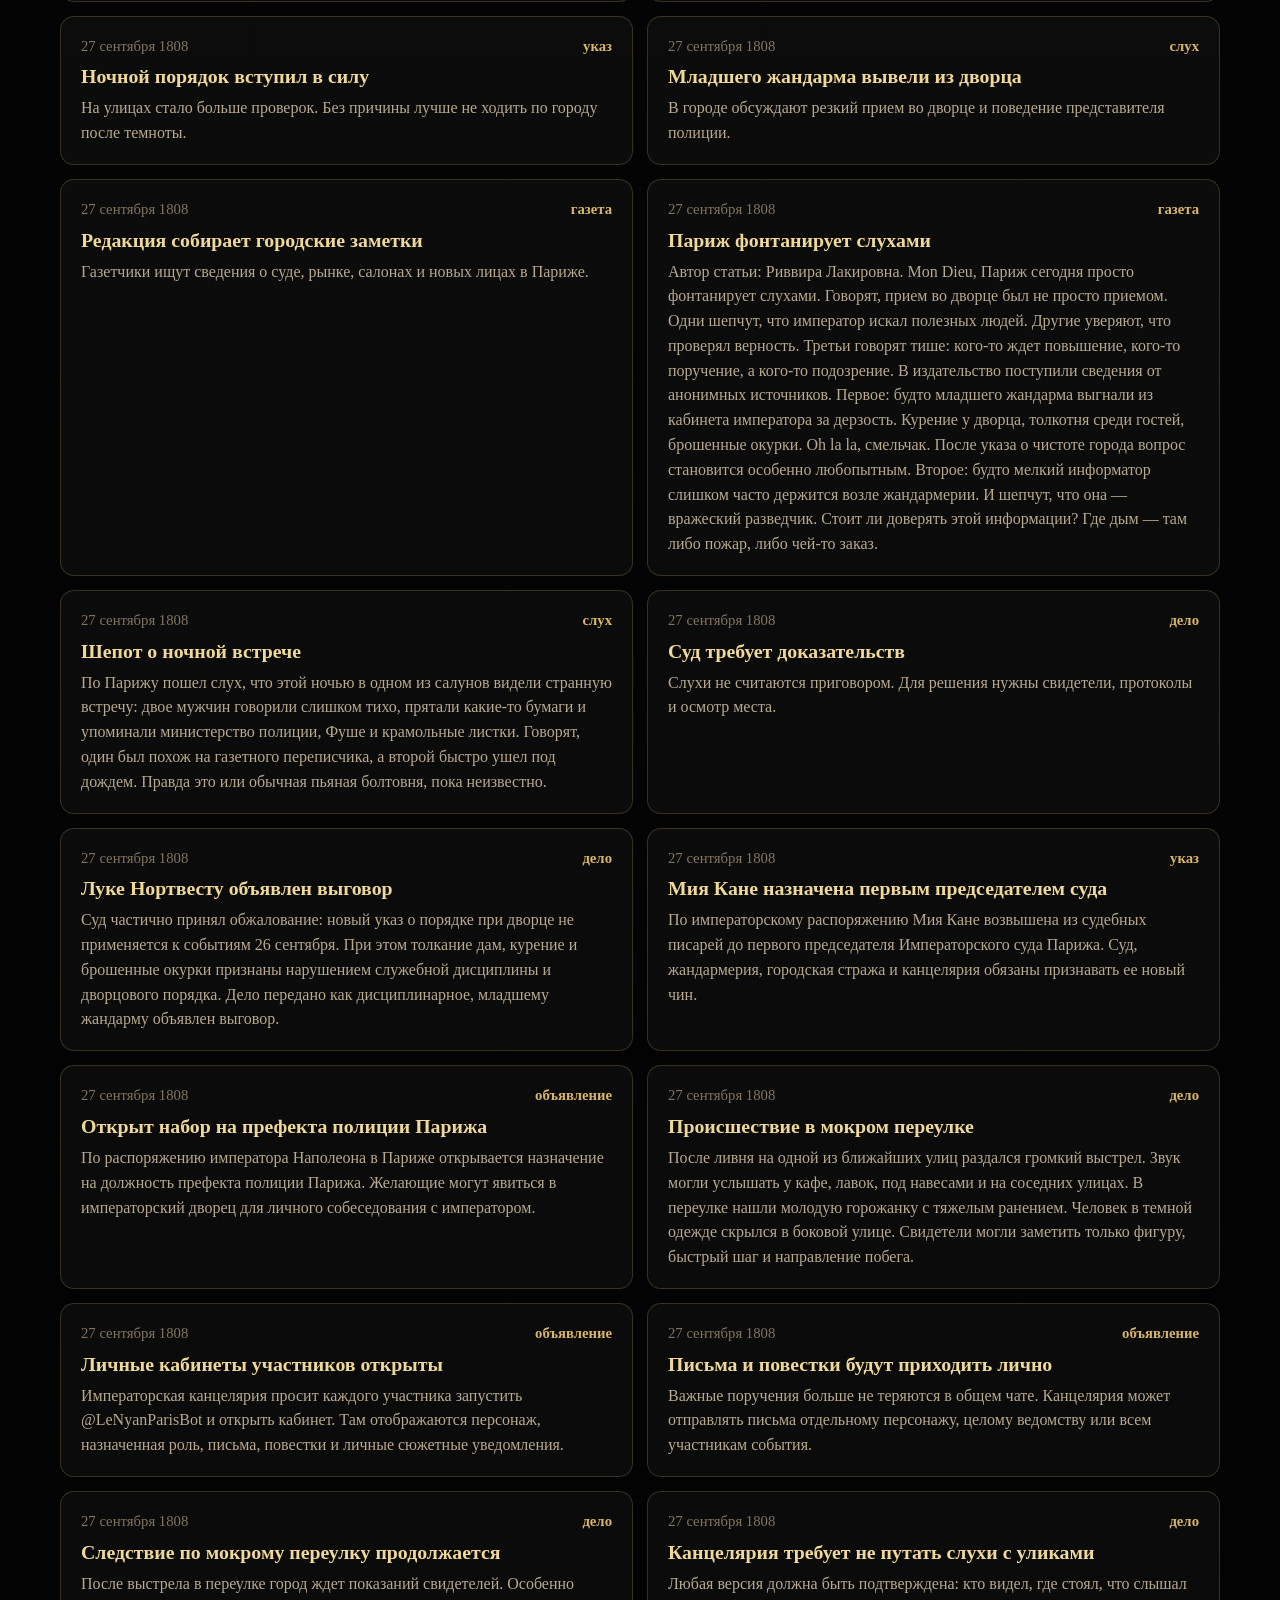
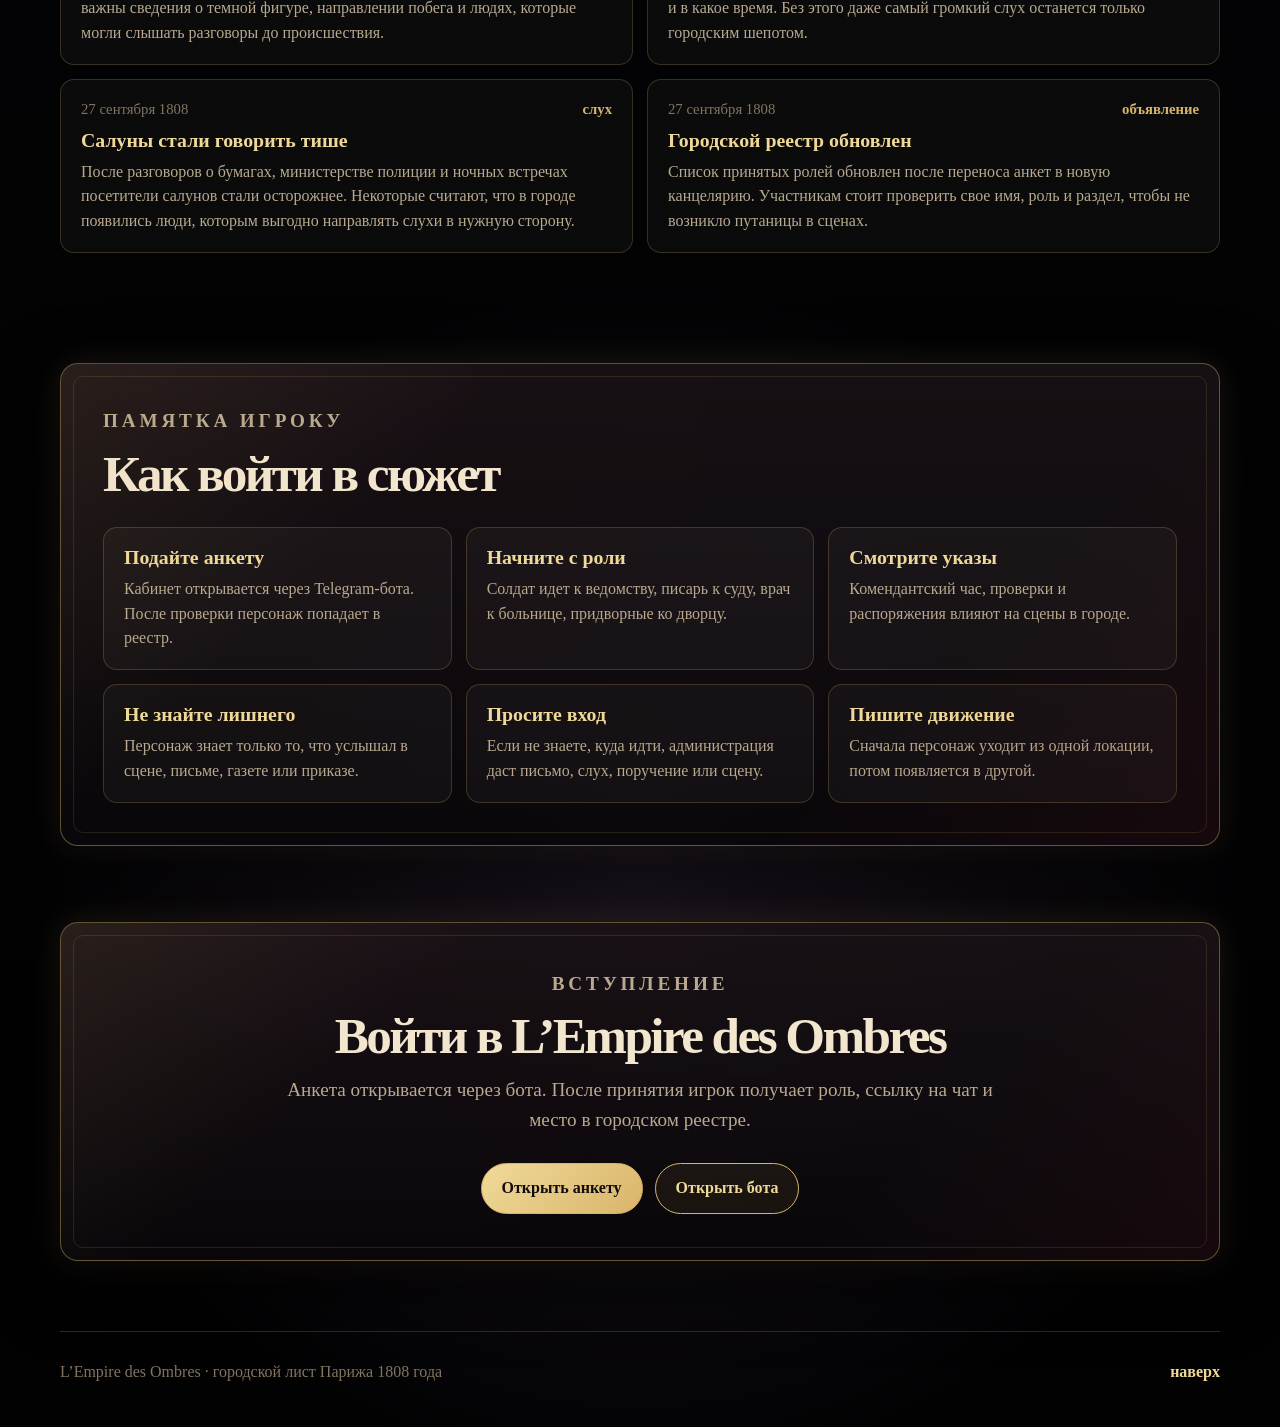
==== commit 9b1422a4: "Bust cache for voluntary departure registry update" ====
--- a/index.html
+++ b/index.html
@@ -205,9 +205,9 @@
 
   <script src="./script.js?v=20260927-12"></script>
   <script src="./registry_patch.js?v=20261003-empire-2"></script>
-  <script src="./registry_sync.js?v=20261003-empire-2"></script>
+  <script src="./registry_sync.js?v=20261003-loli-exit"></script>
   <script src="./name_patch.js?v=20261003-empire-2"></script>
   <script src="./marriage_patch.js?v=20260929-1"></script>
-  <script src="./inactive_exclusions_patch.js?v=20261003-empire-2"></script>
+  <script src="./inactive_exclusions_patch.js?v=20261003-loli-exit"></script>
 </body>
 </html>
